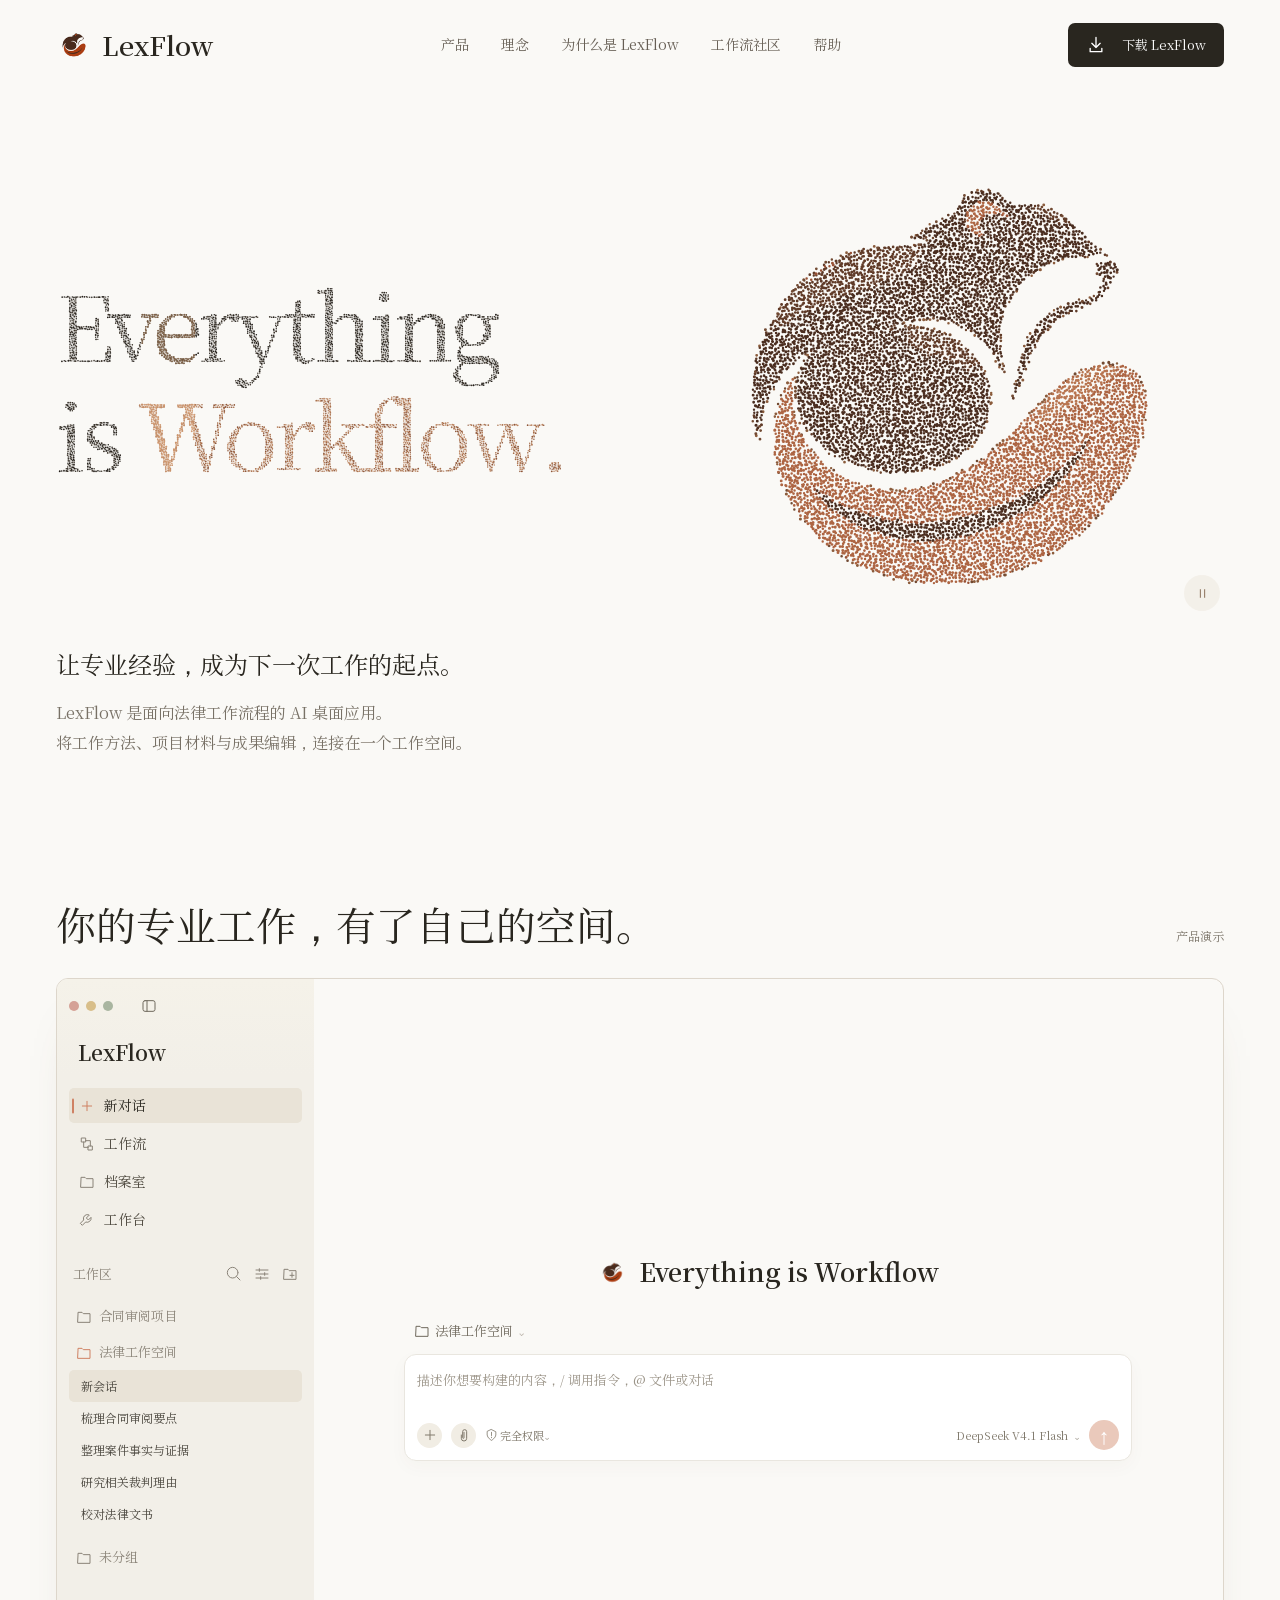
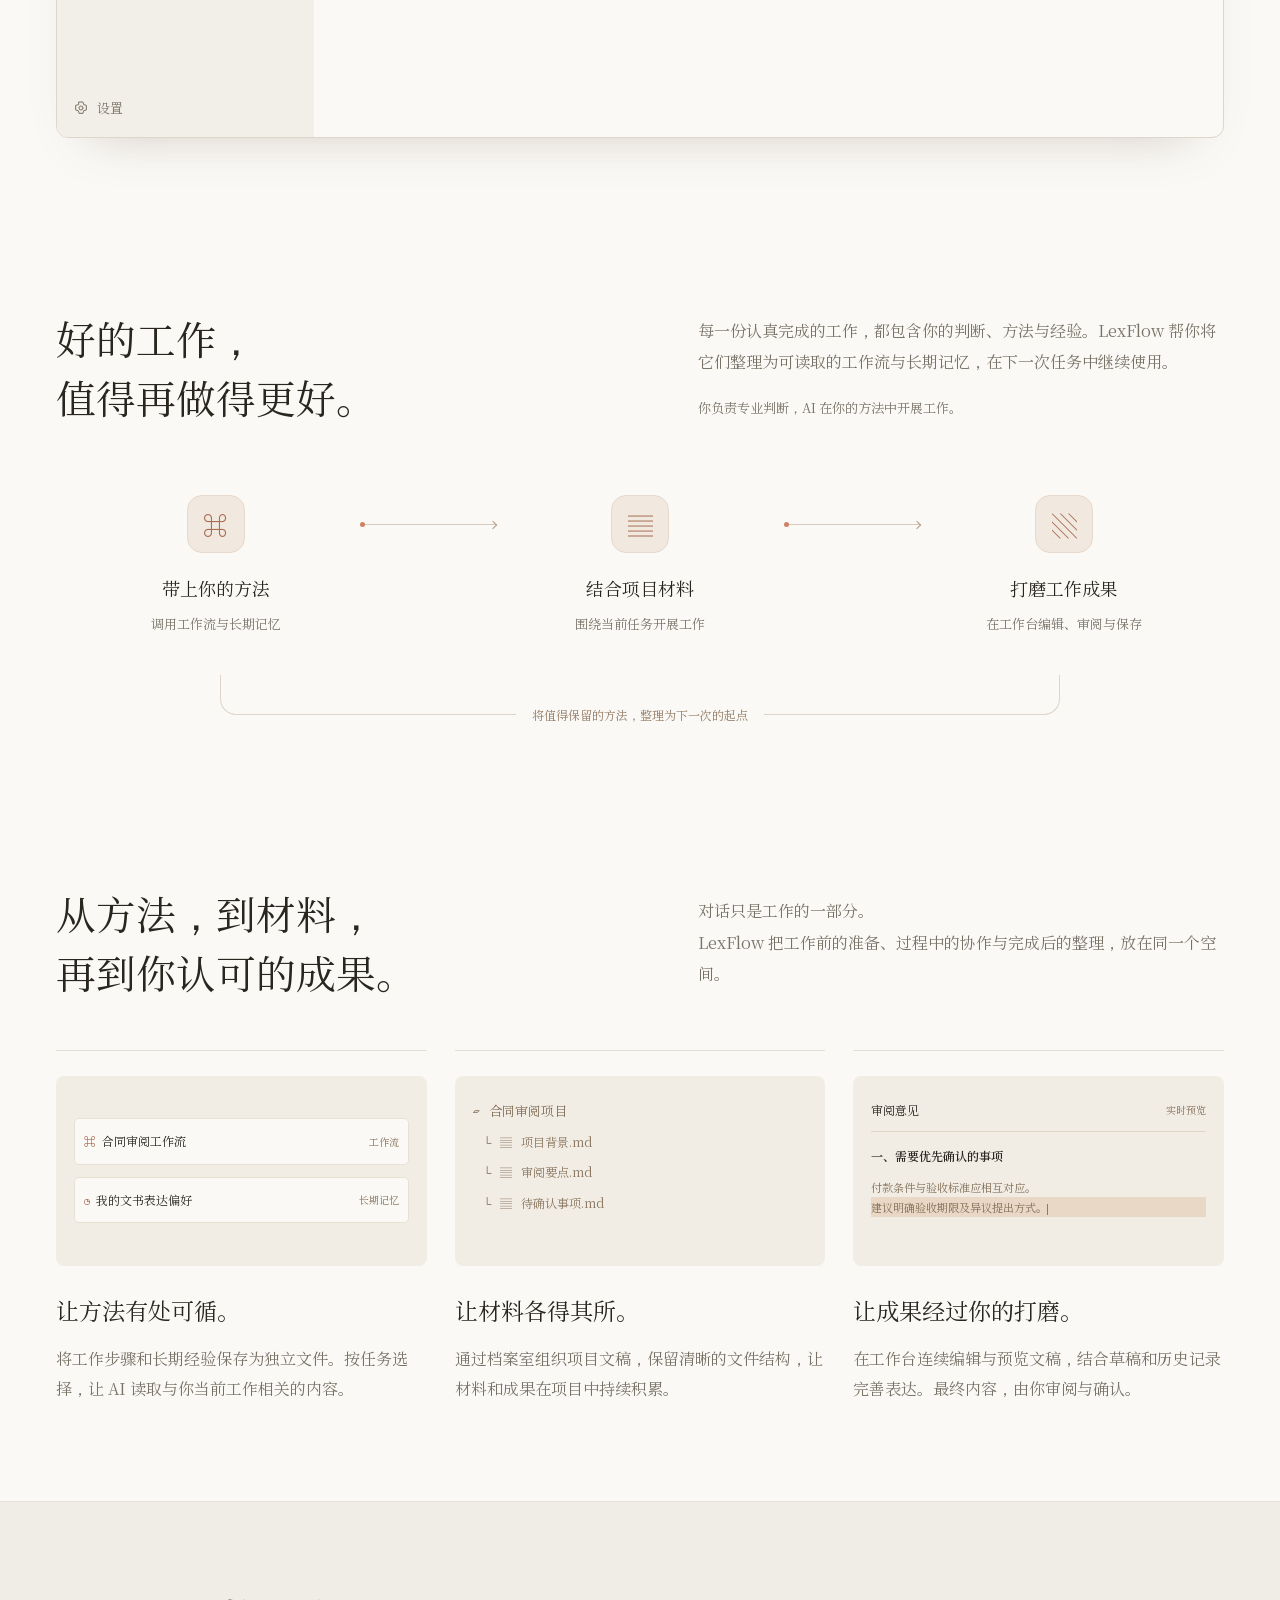
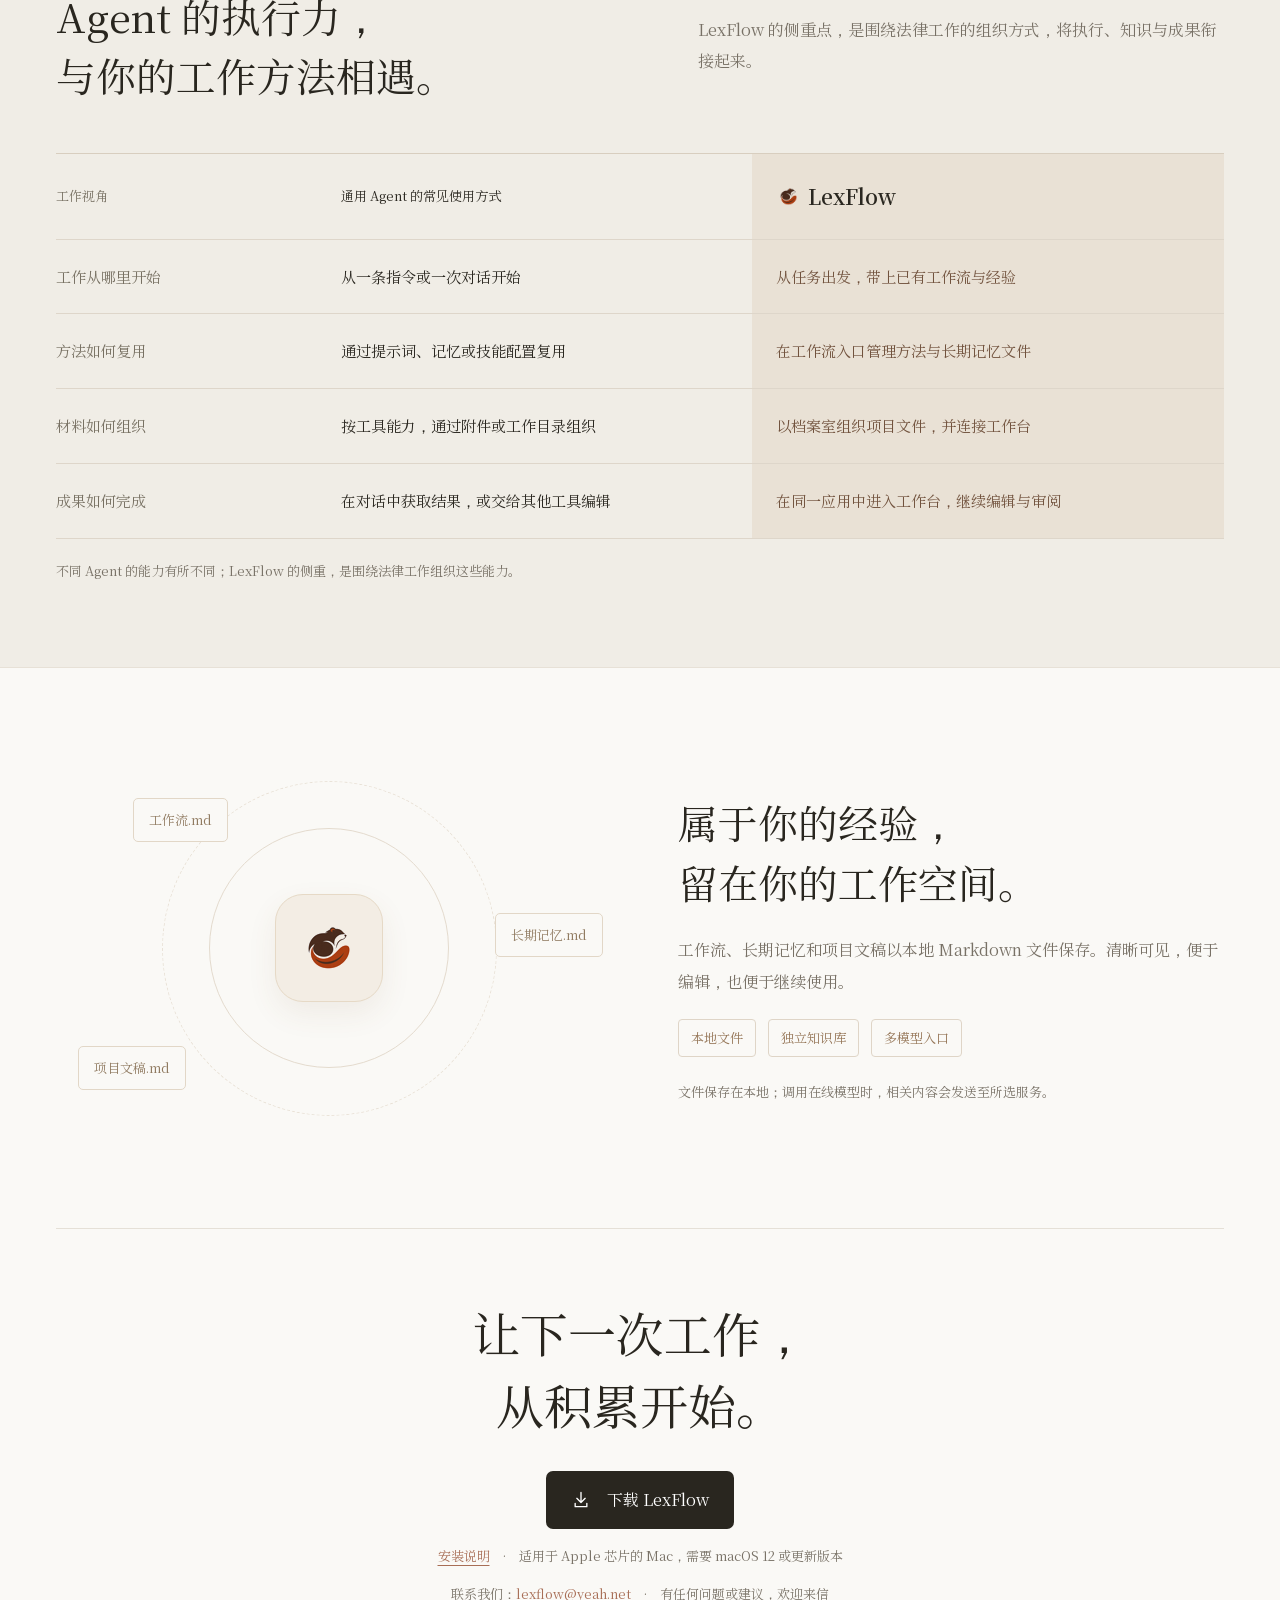
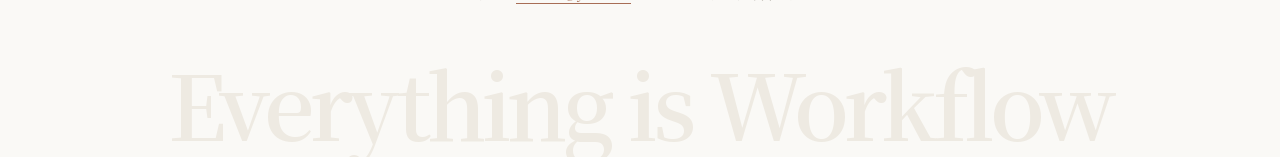
==== index.html @ 772cfa14 "Bust the CJK font cache with a versioned URL The rebuilt subset shipped under the same URL as the ol" ====
<!doctype html>
<html lang="zh-CN">
<head>
  <meta charset="UTF-8"><meta name="viewport" content="width=device-width, initial-scale=1">
  <meta name="description" content="LexFlow 是面向法律工作流程的 macOS 桌面应用。把工作方法、长期记忆、项目材料与成果编辑连接在一起，让专业经验持续复用。">
  <meta name="theme-color" content="#faf9f6"><title>LexFlow — Everything is Workflow</title>
  <link rel="icon" type="image/png" href="[data-uri]"><link rel="preload" href="./fonts/LexFlowWebSerif-Regular-latin.woff2" as="font" type="font/woff2" crossorigin><link rel="modulepreload" href="./particles.js?v=20260926q"><link rel="modulepreload" href="./title-particles.js?v=20260926q"><link rel="stylesheet" href="./style.css?v=20260926q">
</head>
<body>
<a class="skip-link" href="#main">跳到正文</a>
<header class="header"><a class="brand" href="#" aria-label="LexFlow 首页"><img src="[data-uri]" alt="" width="36" height="36">LexFlow</a><nav aria-label="主导航"><a href="#workspace">产品</a><a href="#approach">理念</a><a href="#difference">为什么是 LexFlow</a><a href="./community.html">工作流社区</a><a href="./help.html">帮助</a></nav><button class="button button-small" data-download><svg class="icon" viewBox="0 0 24 24" aria-hidden="true"><path d="M12 3v12m-5-5 5 5 5-5M5 16v4h14v-4"/></svg>下载 LexFlow</button></header>
<main id="main">
<section class="hero wrap">
  <div class="hero-stage">
  <h1 aria-label="Everything is Workflow."><span class="headline-word headline-first" aria-hidden="true"><span class="title-ink">Everything</span></span><br><span class="headline-word headline-second" aria-hidden="true"><span class="title-ink">is</span></span> <span class="flow-word headline-word headline-third" aria-hidden="true"><span class="title-ink workflow-text">Workflow</span></span><span class="period headline-word headline-fourth" aria-hidden="true">.</span></h1>
  <div class="particle-scene" id="beaver-scene">
    <img class="particle-fallback" src="[data-uri]" alt="LexFlow 盘腿河狸图标" width="640" height="640" fetchpriority="high">
    <canvas id="beaver-canvas" aria-label="可交互的河狸粒子图案" aria-describedby="particle-help" tabindex="0"></canvas>
    <span class="sr-only" id="particle-help">移动鼠标或触摸可拨动粒子，离开后粒子归位；键盘聚焦后按空格或回车也可体验。</span>
    <button class="motion-toggle" aria-label="暂停首页动效" aria-pressed="false" hidden><svg viewBox="0 0 24 24" aria-hidden="true"><path d="M9 6v12M15 6v12"/></svg></button>
  </div>
  </div>
  <div class="hero-bottom"><div><h2>让专业经验，成为下一次工作的起点。</h2><p>LexFlow 是面向法律工作流程的 AI 桌面应用。<br>将工作方法、项目材料与成果编辑，连接在一个工作空间。</p></div></div>
</section>
<section class="showcase wrap" id="workspace" aria-labelledby="workspace-title">
  <div class="showcase-label"><h2 id="workspace-title">你的专业工作，有了自己的空间。</h2><span>产品演示</span></div>
  <div class="app-window faithful-app">
    <aside class="app-sidebar"><div class="window-controls"><div class="traffic" aria-hidden="true"><i></i><i></i><i></i></div><button class="collapse-sidebar" aria-label="收起演示侧边栏"><svg viewBox="0 0 24 24"><rect x="3" y="4" width="18" height="16" rx="3"/><path d="M9 4v16"/></svg></button></div><div class="app-brand">LexFlow</div><div class="app-nav" role="tablist" aria-label="产品界面演示"><button role="tab" id="tab-conversation" aria-controls="demo-panel" aria-selected="true" data-view="conversation"><span data-icon="plus"></span>新对话</button><button role="tab" id="tab-workflow" aria-controls="demo-panel" aria-selected="false" tabindex="-1" data-view="workflow"><span data-icon="workflow"></span>工作流</button><button role="tab" id="tab-archive" aria-controls="demo-panel" aria-selected="false" tabindex="-1" data-view="archive"><span data-icon="folder"></span>档案室</button><button role="tab" id="tab-workbench" aria-controls="demo-panel" aria-selected="false" tabindex="-1" data-view="workbench"><span data-icon="tool"></span>工作台</button></div><div class="sidebar-caption">工作区 <span class="sidebar-tools"><span data-icon="search"></span><span data-icon="sliders"></span><span data-icon="folderPlus"></span></span></div><div class="sidebar-project"><span data-icon="folder"></span>合同审阅项目</div><div class="sidebar-project active-project"><span data-icon="folder"></span>法律工作空间</div><div class="session-list"><div class="active-session">新会话</div><div>梳理合同审阅要点</div><div>整理案件事实与证据</div><div>研究相关裁判理由</div><div>校对法律文书</div></div><div class="sidebar-project ungrouped"><span data-icon="folder"></span>未分组</div><div class="sidebar-footer"><span data-icon="settings"></span>设置</div></aside>
    <div class="app-content"><button class="expand-sidebar" aria-label="展开演示侧边栏" hidden>☷</button><div id="demo-panel" role="tabpanel" aria-labelledby="tab-conversation" tabindex="0"></div></div>
  </div>
</section>
<section class="approach section wrap" id="approach"><div class="section-heading reveal"><h2>好的工作，<br>值得再做得更好。</h2><div><p>每一份认真完成的工作，都包含你的判断、方法与经验。LexFlow 帮你将它们整理为可读取的工作流与长期记忆，在下一次任务中继续使用。</p><p class="fine-note">你负责专业判断，AI 在你的方法中开展工作。</p></div></div><div class="flow-diagram reveal" aria-label="从工作方法到成果，再沉淀为下一次工作经验"><div class="flow-node"><span class="node-icon">⌘</span><h3>带上你的方法</h3><p>调用工作流与长期记忆</p></div><span class="connector" aria-hidden="true"><i></i></span><div class="flow-node"><span class="node-icon">▤</span><h3>结合项目材料</h3><p>围绕当前任务开展工作</p></div><span class="connector" aria-hidden="true"><i></i></span><div class="flow-node"><span class="node-icon">▧</span><h3>打磨工作成果</h3><p>在工作台编辑、审阅与保存</p></div><div class="return-line"><span>将值得保留的方法，整理为下一次的起点</span></div></div></section>
<section class="capabilities section wrap"><div class="section-heading reveal"><h2>从方法，到材料，<br>再到你认可的成果。</h2><p>对话只是工作的一部分。<br>LexFlow 把工作前的准备、过程中的协作与完成后的整理，放在同一个空间。</p></div><div class="feature-grid"><article class="feature reveal"><div class="mini-method"><div><span>⌘</span> 合同审阅工作流 <small>工作流</small></div><div><span>◷</span> 我的文书表达偏好 <small>长期记忆</small></div></div><h3>让方法有处可循。</h3><p>将工作步骤和长期经验保存为独立文件。按任务选择，让 AI 读取与你当前工作相关的内容。</p></article><article class="feature reveal"><div class="mini-archive"><div>▱ &nbsp; 合同审阅项目</div><div class="file-row">└ &nbsp; ▤ &nbsp; 项目背景.md</div><div class="file-row">└ &nbsp; ▤ &nbsp; 审阅要点.md</div><div class="file-row">└ &nbsp; ▤ &nbsp; 待确认事项.md</div></div><h3>让材料各得其所。</h3><p>通过档案室组织项目文稿，保留清晰的文件结构，让材料和成果在项目中持续积累。</p></article><article class="feature reveal"><div class="mini-editor"><div>审阅意见 <small>实时预览</small></div><strong>一、需要优先确认的事项</strong><span>付款条件与验收标准应相互对应。</span><span class="highlight-text">建议明确验收期限及异议提出方式。<i></i></span></div><h3>让成果经过你的打磨。</h3><p>在工作台连续编辑与预览文稿，结合草稿和历史记录完善表达。最终内容，由你审阅与确认。</p></article></div></section>
<section class="difference" id="difference"><div class="wrap section"><div class="section-heading reveal"><h2>Agent 的执行力，<br>与你的工作方法相遇。</h2><p>LexFlow 的侧重点，是围绕法律工作的组织方式，将执行、知识与成果衔接起来。</p></div><div class="comparison reveal" role="table" aria-label="工作方式对比"><div class="comparison-row comparison-head" role="row"><span role="columnheader">工作视角</span><span role="columnheader">通用 Agent 的常见使用方式</span><span role="columnheader"><img src="[data-uri]" alt="" width="25" height="25">LexFlow</span></div><div class="comparison-row" role="row"><h3 role="rowheader">工作从哪里开始</h3><p role="cell">从一条指令或一次对话开始</p><p role="cell">从任务出发，带上已有工作流与经验</p></div><div class="comparison-row" role="row"><h3 role="rowheader">方法如何复用</h3><p role="cell">通过提示词、记忆或技能配置复用</p><p role="cell">在工作流入口管理方法与长期记忆文件</p></div><div class="comparison-row" role="row"><h3 role="rowheader">材料如何组织</h3><p role="cell">按工具能力，通过附件或工作目录组织</p><p role="cell">以档案室组织项目文件，并连接工作台</p></div><div class="comparison-row" role="row"><h3 role="rowheader">成果如何完成</h3><p role="cell">在对话中获取结果，或交给其他工具编辑</p><p role="cell">在同一应用中进入工作台，继续编辑与审阅</p></div></div><p class="comparison-note reveal">不同 Agent 的能力有所不同；LexFlow 的侧重，是围绕法律工作组织这些能力。</p></div></section>
<section class="local-section section wrap"><div class="local-art reveal" aria-hidden="true"><div class="orbit orbit-one"></div><div class="orbit orbit-two"></div><div class="local-center"><img src="[data-uri]" alt="" width="64" height="64"></div><span class="orbit-label label-one">工作流.md</span><span class="orbit-label label-two">长期记忆.md</span><span class="orbit-label label-three">项目文稿.md</span></div><div class="local-copy reveal"><h2>属于你的经验，<br>留在你的工作空间。</h2><p>工作流、长期记忆和项目文稿以本地 Markdown 文件保存。清晰可见，便于编辑，也便于继续使用。</p><div class="local-points"><span>本地文件</span><span>独立知识库</span><span>多模型入口</span></div><p class="fine-note">文件保存在本地；调用在线模型时，相关内容会发送至所选服务。</p></div></section>
<section class="closing wrap reveal"><h2>让下一次工作，<br>从积累开始。</h2><button class="button" data-download><svg class="icon" viewBox="0 0 24 24" aria-hidden="true"><path d="M12 3v12m-5-5 5 5 5-5M5 16v4h14v-4"/></svg>下载 LexFlow</button><p class="closing-note"><a href="./help.html#install">安装说明</a>　·　适用于 Apple 芯片的 Mac，需要 macOS 12 或更新版本</p><p class="closing-note">联系我们：<a href="mailto:lexflow@yeah.net">lexflow@yeah.net</a>　·　有任何问题或建议，欢迎来信</p><div class="closing-word" aria-hidden="true">Everything is Workflow</div></section>
</main>
<dialog id="download-dialog" aria-labelledby="download-title"><button class="dialog-close" aria-label="关闭">×</button><img src="[data-uri]" alt="" width="64" height="64"><h2 id="download-title">开始使用 LexFlow</h2><p class="dialog-lead">适用于 Apple 芯片的 Mac，需要 macOS 12 或更新版本。<br>下载后按安装说明完成首次打开。</p><div class="dialog-actions"><button class="button dialog-download" data-start-download><svg class="icon" viewBox="0 0 24 24" aria-hidden="true"><path d="M12 3v12m-5-5 5 5 5-5M5 16v4h14v-4"/></svg>下载 LexFlow</button><a class="button dialog-link" href="./help.html#install">查看安装说明</a></div><p class="fine-note dialog-note dialog-availability">macOS · 即将开放</p></dialog>
<dialog id="mobile-dialog" aria-labelledby="mobile-title"><button class="dialog-close" aria-label="关闭">×</button><img src="[data-uri]" alt="" width="64" height="64"><h2 id="mobile-title">请在电脑上打开本页面。</h2><p>LexFlow 是 macOS 桌面应用，需要在 Mac 上安装使用。<br>把下面的网址发到电脑上打开即可下载。</p><button class="button" data-copy-url>复制网址</button><p class="fine-note dialog-note">安装说明与下载入口都在这一个页面上。</p></dialog>
<script src="./app.js?v=20260926q"></script>
<script src="./particles.js?v=20260926q" type="module"></script>
<script src="./title-particles.js?v=20260926q" type="module"></script>
</body></html>
---- style.css ----
/* 字体按字符范围拆分：标题等拉丁文字只需下载约 25 KB 的小字体，
   中文部分单独下载，浏览器按 unicode-range 自动按需加载。 */
@font-face {
  font-family: 'LexFlow Web Serif'; font-style: normal; font-weight: 400; font-display: swap;
  src: url('./fonts/LexFlowWebSerif-Regular-latin.woff2') format('woff2');
  unicode-range: U+0000-2FFF, U+3008-300F, U+3010-3011, U+3014-301B, U+FF01-FF5E, U+FFE0-FFE5;
}
@font-face {
  font-family: 'LexFlow Web Serif'; font-style: normal; font-weight: 400; font-display: swap;
  src: url('./fonts/LexFlowWebSerif-Regular-cjk.woff2?v=20260926q') format('woff2');
  unicode-range: U+3000-3007, U+3012-3013, U+301C-301F, U+3020-303F, U+3400-4DBF, U+4E00-9FFF, U+FE30-FE4F;
}
@font-face {
  font-family: 'LexFlow Web Serif'; font-style: normal; font-weight: 600; font-display: swap;
  src: url('./fonts/LexFlowWebSerif-SemiBold-latin.woff2') format('woff2');
  unicode-range: U+0000-2FFF, U+3008-300F, U+3010-3011, U+3014-301B, U+FF01-FF5E, U+FFE0-FFE5;
}
@font-face {
  font-family: 'LexFlow Web Serif'; font-style: normal; font-weight: 600; font-display: swap;
  src: url('./fonts/LexFlowWebSerif-SemiBold-cjk.woff2?v=20260926q') format('woff2');
  unicode-range: U+3000-3007, U+3012-3013, U+301C-301F, U+3020-303F, U+3400-4DBF, U+4E00-9FFF, U+FE30-FE4F;
}
:root {
  --paper: #faf9f6; --ink: #29261f; --muted: #787166; --line: #e5e0d7;
  --accent: #a86e56; --terra: #cf8163; --soft: #f1ede4;
  --font: 'LexFlow Web Serif', 'Songti SC', serif;
}
* { box-sizing: border-box; }
html { scroll-behavior: smooth; scroll-padding-top: 32px; -webkit-text-size-adjust: 100%; }
body { margin: 0; background: var(--paper); color: var(--ink); font: 16px/1.7 var(--font); -webkit-font-smoothing: antialiased; }
button, input, textarea, select { font: inherit; }
button { cursor: pointer; border: 0; }
button, a { -webkit-tap-highlight-color: transparent; }
a { color: inherit; text-decoration: none; }
img, svg { vertical-align: middle; }
button:focus-visible, a:focus-visible, [tabindex]:focus-visible { outline: 2px solid var(--accent); outline-offset: 4px; }
[hidden] { display: none !important; }
::selection { background: #ead4c6; }
.wrap { width: calc(100% - 112px); max-width: 1200px; width: min(1200px, calc(100% - 112px)); margin-left: auto; margin-right: auto; }
.icon { width: 20px; height: 20px; fill: none; stroke: currentColor; stroke-width: 1.6; stroke-linecap: round; stroke-linejoin: round; }
.sr-only { position: absolute; width: 1px; height: 1px; padding: 0; margin: -1px; overflow: hidden; clip-path: inset(50%); white-space: nowrap; border: 0; }
.skip-link { position: fixed; top: -80px; left: 20px; z-index: 100; padding: 12px; background: var(--ink); color: white; }
.skip-link:focus { top: 10px; }

/* Page chrome */
.header { max-width: 1440px; min-height: 90px; margin-left: auto; margin-right: auto; padding: 18px 56px; display: flex; align-items: center; justify-content: space-between; gap: 28px; }
.brand { display: inline-flex; align-items: center; gap: 10px; font-size: 26px; font-weight: 600; line-height: 1; white-space: nowrap; }
.brand img { object-fit: contain; flex-shrink: 0; }
.header nav { display: flex; gap: 32px; font-size: 14px; color: #665e54; }
.header nav a { white-space: nowrap; transition: color .2s; }
.header nav a:hover { color: var(--accent); }
.button { display: inline-flex; align-items: center; justify-content: center; gap: 16px; padding: 17px 25px; border-radius: 7px; background: var(--ink); color: white; line-height: 1.5; white-space: nowrap; transition: background .2s, transform .2s; }
.button:hover { background: var(--accent); transform: translateY(-2px); }
.button-small { font-size: 13px; padding: 12px 18px; }

/* The approved beaver is a separate interactive surface, never over the copy. */
.hero { padding-top: 48px; padding-bottom: 68px; }
.hero-stage { display: grid; grid-template-columns: 1.1fr 1fr; gap: 15px; align-items: center; margin: 18px 0 28px; }
.hero h1 { position: relative; font-weight: 400; font-size: 64px; font-size: clamp(64px, 7.2vw, 100px); line-height: 1.18; letter-spacing: -.055em; margin: 0; padding-bottom: 16px; white-space: nowrap; }
.flow-word { color: var(--accent); display: inline-block; position: relative; }
.period { color: var(--accent); }
/* The heading becomes a particle field; the DOM text stays for semantics.
   文字与粒子之间是极短的交叉淡入，只用于就地交接，不构成开场动画。 */
.title-particles { position: absolute; left: 0; right: 0; top: 0; width: 100%; pointer-events: none; opacity: 0; transition: opacity .3s ease; }
.title-particles-ready .title-particles { opacity: 1; }
.title-particles-ready .headline-word,
.title-particles-ready .period { opacity: 0; transition: opacity .3s ease; }
.motion-paused .title-particles { opacity: 1; }
.particle-scene { position: relative; min-width: 0; width: 100%; height: 460px; isolation: isolate; background: var(--paper); overflow: hidden; }
/* 图片里的图形只占画布的 65%，而粒子版占 85%；放大图片让两者尺寸一致，
   河狸粒子初始化较慢时就地替换也不会看起来"缩了一圈"。 */
/* 静态图标与粒子版形状一致，就绪后就地淡入替换，避免纹理突变，也不构成开场动画。 */
.particle-fallback { position: absolute; top: 0; right: 0; bottom: 0; left: 0; width: 100%; height: 100%; object-fit: contain; mix-blend-mode: multiply; transition: opacity .15s; transform: scale(1.3077); }
#beaver-canvas { display: block; width: 100%; height: 100%; position: absolute; top: 0; right: 0; bottom: 0; left: 0; opacity: 0; transition: opacity .4s; touch-action: pan-y; cursor: crosshair; border-radius: 20px; }
.particles-ready #beaver-canvas { opacity: 1; }
.particles-ready .particle-fallback { opacity: 0; pointer-events: none; }
.motion-toggle { position: absolute; bottom: 5px; right: 4px; width: 36px; height: 36px; display: grid; place-items: center; border-radius: 50%; color: #907762; background: #f1ede4b3; transition: background .2s; }
.motion-toggle:hover { background: #e7ded0; }
.motion-toggle svg { width: 17px; height: 17px; fill: none; stroke: currentColor; stroke-width: 1.5; }
.hero-stage { position: relative; }
.hero-bottom { display: flex; align-items: center; justify-content: space-between; gap: 32px; }
.hero-bottom > div { min-width: 0; }
.hero h2 { font-size: 19px; font-size: clamp(19px, 2vw, 24px); font-weight: 400; line-height: 1.65; margin: 0 0 14px; }
.hero p { color: var(--muted); line-height: 1.9; margin: 0; font-size: 16px; }

/* The product demonstration follows the installed application's layout. */
.showcase { padding-top: 68px; padding-bottom: 86px; }
.showcase-label { display: flex; justify-content: space-between; align-items: baseline; gap: 20px; margin-bottom: 24px; }
.showcase-label h2 { font-size: 28px; font-size: clamp(28px, 3.1vw, 42px); font-weight: 400; line-height: 1.5; margin: 0; }
.showcase-label > span { font-size: 12px; color: var(--muted); white-space: nowrap; }
.app-window { display: flex; height: 560px; height: clamp(560px, 62vw, 760px); border: 1px solid #ddd6cb; border-radius: 12px; overflow: hidden; box-shadow: 0 25px 50px -35px #6d51385c; background: var(--paper); position: relative; isolation: isolate; }
.faithful-app svg { width: 16px; height: 16px; fill: none; stroke: currentColor; stroke-width: 1.5; stroke-linecap: round; stroke-linejoin: round; flex-shrink: 0; }
.app-sidebar { background: linear-gradient(#f5f2e9, #f2efe8 96px); width: 22%; min-width: 180px; max-width: 264px; padding: 0 12px 18px; display: flex; flex-direction: column; flex-shrink: 0; overflow: hidden; }
.window-controls { height: 54px; flex-shrink: 0; display: flex; align-items: center; gap: 22px; }
.traffic { display: flex; gap: 7px; }
.traffic i { width: 10px; height: 10px; background: #a9b5a0; border-radius: 50%; }
.traffic i:first-child { background: #d5a196; }
.traffic i:nth-child(2) { background: #d8be89; }
.collapse-sidebar { padding: 0; background: none; color: #6f695d; display: grid; place-items: center; width: 27px; height: 27px; }
.app-brand { font-size: 21px; font-weight: 600; padding: 0 9px; margin: 4px 0 20px; line-height: 1.5; }
.app-nav { display: flex; flex-direction: column; gap: 3px; flex-shrink: 0; }
.app-nav button { background: none; text-align: left; border-radius: 5px; padding: 7px 10px; font-size: 14px; line-height: 1.5; display: flex; align-items: center; gap: 9px; color: #4d483e; position: relative; }
.app-nav button > span { width: 16px; height: 16px; display: flex; color: #8a8378; }
.app-nav button[aria-selected=true] { background: #e9e3d7; color: #29261f; }
.app-nav button[aria-selected=true]::before { content: ''; position: absolute; left: 3px; width: 2px; height: 15px; top: 50%; transform: translateY(-50%); border-radius: 2px; background: var(--terra); }
.app-nav button[aria-selected=true] > span { color: var(--terra); }
.app-nav button:hover { background: #eae3d9; }
.sidebar-caption { display: flex; justify-content: space-between; align-items: center; color: #8a8378; font-size: 13px; margin: 26px 4px 12px; flex-shrink: 0; }
.sidebar-tools { display: flex; align-items: center; gap: 12px; }
.sidebar-tools > span { display: flex; }
.sidebar-project { display: flex; align-items: center; gap: 7px; color: #8a8378; font-size: 13px; padding: 7px; flex-shrink: 0; }
.active-project svg { color: var(--terra); }
.session-list { min-height: 0; overflow: auto; scrollbar-width: thin; scrollbar-color: #d5cdbf transparent; }
.session-list > div { font-size: 12px; padding: 7px 12px; line-height: 1.5; white-space: nowrap; overflow: hidden; text-overflow: ellipsis; color: #49453d; }
.active-session { background: #e9e3d7; border-radius: 5px; }
.ungrouped { margin-block: 9px 16px; }
.sidebar-footer { display: flex; align-items: center; gap: 8px; font-size: 13px; color: #7b7266; margin-top: auto; padding: 14px 4px 0; flex-shrink: 0; }
.sidebar-footer > span { display: flex; }
.app-content { flex: 1; min-width: 0; height: 100%; position: relative; }
#demo-panel { display: flex; width: 100%; height: 100%; overflow: auto; scrollbar-width: thin; scrollbar-color: #d5cdbf transparent; outline-offset: -4px; }
.expand-sidebar { position: absolute; top: 17px; left: 18px; background: none; color: #6f695d; width: 28px; height: 28px; z-index: 2; padding: 0; display: grid; place-items: center; }
.sidebar-collapsed .app-sidebar { display: none; }
.sidebar-collapsed .lf-library { padding-top: 62px; }
.sidebar-collapsed .lf-editor { padding-top: 62px; }
.lf-conversation { width: 100%; margin-block: auto; padding: 40px 10%; animation: appear .35s both; }
.lf-conversation h3 { display: flex; align-items: center; justify-content: center; gap: 12px; font-size: 18px; font-size: clamp(18px, 2vw, 27px); line-height: 1.4; font-weight: 600; white-space: nowrap; margin: 0 0 30px; }
.lf-conversation h3 img { width: 29px; height: 29px; }
.lf-project { display: flex; align-items: center; gap: 5px; font-size: 13px; margin: 0 10px 12px; color: #6f695d; }
.lf-project > span { color: #a49b8e; }
.lf-composer { background: white; border: 1px solid #e9e6df; border-radius: 12px; box-shadow: 0 6px 18px #55402108; padding: 13px 12px 10px; }
.lf-composer > p { margin: 0; color: #9b9488; font-size: 13px; line-height: 1.8; min-height: 52px; }
.lf-composer-toolbar { display: flex; flex-wrap: wrap; gap: 9px; align-items: center; font-size: 11px; color: #817a6d; }
.lf-circle { width: 25px; height: 25px; background: var(--soft); border-radius: 50%; display: grid; place-items: center; flex-shrink: 0; }
.lf-permission { display: flex; align-items: center; gap: 2px; white-space: nowrap; }
.lf-permission svg { width: 13px; }
.lf-model { margin-left: auto; white-space: nowrap; font-size: 11px; }
.lf-send { width: 30px; height: 30px; flex-shrink: 0; background: #eac9bb; border-radius: 50%; color: white; display: grid; place-items: center; font-size: 22px; line-height: 1; }
.lf-library { width: 100%; min-height: 100%; padding: 24px 5% 20px; display: flex; flex-direction: column; animation: fade .3s both; }
.lf-back { background: none; align-self: flex-start; margin: 0 0 13px -10px; padding: 2px; display: flex; color: var(--ink); }
.lf-back svg { width: 21px; height: 21px; }
.lf-library header { display: flex; flex-wrap: wrap; align-items: center; justify-content: space-between; gap: 12px; }
.lf-library h3 { font-size: 25px; font-weight: 400; margin: 0; line-height: 1.5; }
.lf-library header > span { font-size: 12px; color: #6f695d; }
.lf-library-tools { display: flex; justify-content: space-between; align-items: center; flex-wrap: wrap; gap: 12px; margin: 22px 0; color: #8a8378; }
.lf-library-tools p { font-size: 12px; margin: 0; }
.lf-library-tools > div { display: flex; gap: 17px; }
.lf-library-tools svg { width: 14px; height: 14px; }
.lf-table-head, .lf-file-row { display: grid; grid-template-columns: minmax(0, 1fr) 128px 74px; gap: 12px; align-items: center; text-align: left; }
.lf-table-head { border-bottom: 1px solid #e9e6df; font-size: 11px; color: #8a8378; padding: 0 10px 11px; }
.lf-file-row { width: 100%; min-height: 42px; padding: 10px; background: none; border: 0; color: #49453d; font-size: 13px; }
.lf-file-row > span:first-child { display: flex; gap: 10px; align-items: center; min-width: 0; overflow-wrap: anywhere; }
.lf-file-row > span:not(:first-child) { font-size: 11px; color: #8a8378; }
.lf-file-row svg { width: 14px; height: 14px; color: #8a8378; }
.lf-file-row:hover, .lf-file-row.selected { background: #eee9df; }
.lf-library-footer { margin-top: auto; border-top: 1px solid #e9e6df; padding-top: 17px; display: flex; justify-content: space-between; font-size: 11px; color: #8a8378; }
.lf-empty { width: 100%; margin-block: auto; padding: 48px 20px; text-align: center; color: #8a8378; font-size: 15px; animation: appear .35s both; }
.lf-empty strong { font-size: 16px; font-weight: 400; color: var(--ink); }
.lf-empty p { margin: 22px 0 0; }
.lf-editor { width: 100%; min-height: 100%; padding: 38px 28px 16px; display: flex; flex-direction: column; animation: fade .3s both; }
.lf-editor header { display: flex; align-items: center; gap: 14px; }
.lf-editor h3 { font-size: 22px; font-weight: 600; margin: 0; flex: 1; min-width: 0; overflow-wrap: anywhere; }
.lf-editor header > span { font-size: 12px; white-space: nowrap; }
.lf-editor header button { font-size: 25px; color: #8a8378; background: none; padding: 0 5px; }
.lf-editor-tools { display: flex; flex-wrap: wrap; align-items: center; gap: 15px; padding: 14px 0; border-bottom: 1px solid var(--line); font-size: 12px; color: #8a8378; }
.lf-tools-right { margin-left: auto; }
.lf-editor article { padding: 12px 10px 28px; font-size: 14px; line-height: 1.9; }
.lf-editor h4 { font-size: 18px; font-weight: 600; margin-bottom: 10px; }
.lf-editor blockquote { margin: 20px 0; border-left: 3px solid var(--terra); padding-left: 15px; color: var(--muted); }
.lf-editor footer { margin-top: auto; border-top: 1px solid var(--line); padding-top: 12px; display: flex; justify-content: space-between; font-size: 11px; color: #8a8378; }

/* Narrative sections */
.section { padding-block: 84px; }
.section-heading { display: grid; grid-template-columns: 1.1fr 1fr; align-items: center; gap: 64px; margin-bottom: 48px; }
.section-heading > * { min-width: 0; }
.section-heading h2, .local-copy h2 { font-size: 28px; font-size: clamp(28px, 3.1vw, 42px); font-weight: 400; line-height: 1.5; margin: 0; }
.section-heading p, .local-copy p { font-size: 16px; line-height: 1.95; color: var(--muted); margin: 0; }
.section-heading .fine-note, .fine-note { font-size: 13px; line-height: 1.85; color: var(--muted); margin-top: 18px; }

.flow-diagram { position: relative; display: flex; align-items: flex-start; padding: 20px 16px 80px; }
.flow-node { flex: 1; min-width: 0; text-align: center; }
.node-icon { display: inline-grid; place-items: center; width: 58px; height: 58px; background: #f1e9df; border: 1px solid #e7d9cb; border-radius: 15px; font-size: 25px; color: var(--accent); }
.flow-node h3 { font-size: 18px; font-weight: 400; margin: 20px 0 9px; }
.flow-node p { font-size: 13px; color: var(--muted); margin: 0; }
.connector { width: 12%; height: 1px; background: #d9cabb; position: relative; margin-top: 29px; flex-shrink: 0; }
.connector::after { content: ''; width: 5px; height: 5px; position: absolute; right: 0; top: -2px; border-right: 1px solid #b49b86; border-top: 1px solid #b49b86; transform: rotate(45deg); }
.connector i { position: absolute; top: -2px; width: 5px; height: 5px; background: var(--terra); border-radius: 50%; animation: travel 4s ease-in-out infinite; }
.connector:nth-of-type(2) i { animation-delay: 1s; }
.return-line { position: absolute; bottom: 0; height: 40px; border: 1px solid #ded4c7; border-top: 0; border-radius: 0 0 16px 16px; left: 14%; right: 14%; text-align: center; }
.return-line span { position: relative; top: 25px; padding: 2px 16px; background: var(--paper); font-size: 12px; color: #927962; display: inline-block; max-width: calc(100% - 24px); }
.feature-grid { display: grid; grid-template-columns: repeat(3, minmax(0, 1fr)); gap: 28px; }
.feature { min-width: 0; display: grid; grid-template-rows: 190px auto 1fr; border-top: 1px solid var(--line); padding-top: 25px; }
.feature h3 { font-size: 23px; font-weight: 400; margin: 25px 0 14px; }
.feature > p { font-size: 16px; line-height: 1.9; color: var(--muted); margin: 0; }
.mini-method, .mini-archive, .mini-editor { height: 190px; min-width: 0; background: #f1ede5; border-radius: 8px; padding: 24px 18px; overflow: hidden; }
.mini-method { display: flex; flex-direction: column; justify-content: center; gap: 12px; }
.mini-method > div { padding: 12px 9px; background: var(--paper); border: 1px solid #e8e0d3; border-radius: 5px; font-size: 12px; display: flex; align-items: center; flex-wrap: wrap; gap: 6px; }
.mini-method small { margin-left: auto; font-size: 10px; color: #89755d; white-space: nowrap; }
.mini-method > div > span { color: var(--accent); }
.mini-archive { color: #7f6c54; font-size: 13px; }
.file-row { padding: 10px 0 0 10px; color: #89755d; font-size: 12px; }
.mini-editor > div { display: flex; align-items: center; justify-content: space-between; gap: 8px; font-size: 12px; padding-bottom: 11px; border-bottom: 1px solid #dfd6c8; margin-bottom: 14px; }
.mini-editor small { font-size: 10px; color: #89755d; }
.mini-editor strong { font-size: 12px; display: block; font-weight: 600; margin-bottom: 10px; }
.mini-editor > span { font-size: 11px; display: block; color: #826e56; line-height: 1.85; overflow-wrap: anywhere; }
.highlight-text { background: #e8d8c5; }
.highlight-text i { display: inline-block; width: 1px; height: 11px; background: var(--accent); vertical-align: middle; animation: blink 1.7s infinite; }
.difference { background: #f0ede6; border-block: 1px solid #e7e1d7; margin-top: 12px; }
.comparison { border-top: 1px solid #d8cebf; }
.comparison-row { display: grid; grid-template-columns: .72fr 1.2fr 1.3fr; border-bottom: 1px solid #ded6ca; align-items: stretch; }
.comparison-row > * { min-width: 0; margin: 0; padding: 23px 24px; font-size: 15px; font-weight: 400; line-height: 1.85; overflow-wrap: anywhere; }
.comparison-row > *:first-child { padding-left: 0; color: #777062; }
.comparison-row > *:last-child { background: #e9e1d5; color: #71523d; }
.comparison-head > * { display: flex; align-items: center; gap: 7px; font-size: 13px; }
.comparison-head > *:last-child { font-weight: 600; font-size: 21px; color: var(--ink); }
.comparison-head img { flex-shrink: 0; }
.comparison-note { font-size: 13px; color: var(--muted); line-height: 1.9; margin: 20px 0 0; }
.local-section { display: grid; grid-template-columns: 1fr 1fr; gap: 75px; align-items: center; padding-block: 100px; }
.local-art { height: 360px; min-width: 0; position: relative; display: grid; place-items: center; }
.orbit { position: absolute; border: 1px solid #e4dbce; border-radius: 50%; width: 240px; height: 240px; }
.orbit-two { width: 335px; height: 335px; border-style: dashed; border-color: #e9e2d7; animation: orbit 100s linear infinite; }
.local-center { background: #f3ede4; width: 108px; height: 108px; border-radius: 28px; display: grid; place-items: center; box-shadow: 0 12px 30px #7a553015; border: 1px solid #e6d9c6; }

.orbit-label { position: absolute; border: 1px solid #e2d7c7; background: var(--paper); border-radius: 5px; padding: 10px 15px; font-size: 13px; color: #8f795f; animation: bob 6s ease-in-out infinite; }
.label-one { top: 30px; left: 14%; }.label-two { right: 0; top: 145px; animation-delay: -2s; }.label-three { bottom: 38px; left: 4%; animation-delay: -4s; }
.local-copy { min-width: 0; }
.local-copy h2 { margin-bottom: 23px; }
.local-points { display: flex; flex-wrap: wrap; gap: 12px; margin-top: 22px; }
.local-points span { font-size: 13px; padding: 7px 12px; border: 1px solid #dfd5c7; border-radius: 4px; color: #947455; }
.local-copy .fine-note { font-size: 13px; margin-top: 22px; }
.closing { position: relative; text-align: center; border-top: 1px solid var(--line); padding-top: 68px; overflow: hidden; isolation: isolate; }
.closing h2 { font-size: 32px; font-size: clamp(32px, 4vw, 48px); line-height: 1.5; font-weight: 400; margin: 0 0 30px; }
.closing-word { font-size: 28px; font-size: clamp(28px, 7vw, 100px); font-weight: 600; letter-spacing: -.055em; color: #eeeae2; line-height: 1.2; margin-top: 44px; user-select: none; white-space: nowrap; }

/* Native modal, with focus and Escape handling supplied by the browser. */
dialog { border: 1px solid var(--line); background: var(--paper); border-radius: 16px; padding: 44px; max-width: 480px; max-height: calc(100dvh - 32px); width: calc(100% - 36px); text-align: center; color: var(--ink); box-shadow: 0 40px 100px #20180f30; overflow: auto; }
dialog::backdrop { background: #29261f66; backdrop-filter: blur(7px); }

dialog h2 { font-size: 23px; font-weight: 400; margin-top: 20px; }
dialog p { font-size: 15px; line-height: 1.9; color: var(--muted); }
dialog .button { margin-top: 15px; padding: 12px 22px; font-size: 14px; }
dialog .dialog-link { background: none; color: var(--accent); border: 1px solid #ddc9bc; text-decoration: none; }
dialog .dialog-link:hover { background: #f6efe8; transform: none; }
dialog .dialog-actions { display: flex; justify-content: center; align-items: center; gap: 10px; margin-top: 18px; flex-wrap: wrap; }
dialog .dialog-actions .button { margin-top: 0; }
dialog .dialog-lead { color: var(--muted); line-height: 1.85; margin: 0; }

.dialog-close { position: absolute; top: 12px; right: 15px; background: none; font-size: 28px; color: var(--muted); width: 36px; height: 36px; }
/* 弹窗打开时焦点自动落在关闭按钮上，聚焦轮廓会显示成难看的方框；Esc 与「知道了」按钮仍可关闭。 */
.dialog-close:focus, .dialog-close:focus-visible { outline: none; }
.will-reveal { opacity: 0; transform: translateY(20px); transition: opacity .7s ease, transform .7s ease; }
.will-reveal.is-visible { opacity: 1; transform: none; }
.feature:nth-child(2) { transition-delay: .08s; }.feature:nth-child(3) { transition-delay: .16s; }
@keyframes appear { from { opacity: 0; transform: translateY(12px); } to { opacity: 1; transform: none; } }
@keyframes fade { from { opacity: 0; } to { opacity: 1; } }
@keyframes travel { 0% { left: 0; opacity: 0; } 15%,80% { opacity: 1; } 100% { left: 100%; opacity: 0; } }
@keyframes bob { 50% { transform: translateY(-6px); } }
@keyframes blink { 50% { opacity: 0; } }
@keyframes orbit { to { transform: rotate(360deg); } }

@media (max-width: 1100px) {
  .wrap { width: calc(100% - 64px); }.header { padding-left: 32px; padding-right: 32px; }
  .hero h1 { font-size: 55px; font-size: clamp(55px, 7.1vw, 80px); }.hero-stage { gap: 12px; }
  .particle-scene { height: 385px; }
  .section-heading { gap: 35px; }.feature-grid { gap: 20px; }
  .mini-method, .mini-archive, .mini-editor { padding-left: 14px; padding-right: 14px; }
  .mini-method small { display: none; }
  .lf-conversation { padding-left: 7%; padding-right: 7%; }.lf-conversation h3 { font-size: 22px; }
  .lf-table-head, .lf-file-row { grid-template-columns: minmax(0, 1fr) 100px 65px; gap: 8px; }
  .local-section { gap: 35px; }.local-copy h2 { font-size: 30px; }
  .comparison-row > * { padding-left: 17px; padding-right: 17px; font-size: 14px; }
}
@media (max-width: 800px) {
  .wrap { width: calc(100% - 48px); }.header { min-height: 78px; padding-left: 24px; padding-right: 24px; gap: 20px; }
  .header nav { gap: 17px; font-size: 13px; }.header nav a:nth-child(2) { display: none; }
  .brand { font-size: 24px; }.brand img { width: 32px; height: 32px; }
  .button-small { padding: 11px 14px; gap: 10px; font-size: 12px; }
  .hero { padding-top: 36px; }.hero h1 { font-size: 46px; font-size: clamp(46px, 7.2vw, 62px); }
  .hero-stage { grid-template-columns: 1.1fr 1fr; margin-top: 24px; margin-bottom: 35px; }
  .hero p { font-size: 15px; }
  .hero h2 { font-size: 21px; }.hero-bottom { align-items: flex-start; gap: 24px; }
  .section { padding-block: 60px; }.section-heading { margin-bottom: 35px; gap: 26px; }
  .section-heading h2 { font-size: 28px; }.section-heading p { font-size: 15px; }
  .showcase { padding-block: 32px 60px; }
  .app-sidebar { min-width: 158px; padding-left: 9px; padding-right: 9px; }.app-brand { font-size: 19px; }
  .app-nav button { font-size: 13px; }.sidebar-tools { gap: 6px; }.sidebar-tools svg { width: 13px; }
  .sidebar-project, .sidebar-caption { font-size: 12px; }.session-list > div { font-size: 11px; }
  .lf-conversation h3 { font-size: 19px; gap: 8px; }.lf-conversation h3 img { width: 24px; height: 24px; }
  .lf-model { font-size: 10px; }.lf-composer-toolbar { gap: 7px; }
  .lf-table-head, .lf-file-row { grid-template-columns: minmax(0, 1fr) 90px 62px; gap: 6px; }
  .lf-file-row { font-size: 12px; }.lf-file-row > span:not(:first-child) { font-size: 10px; }
  .lf-library header > span { font-size: 11px; }.lf-library-tools > div { gap: 10px; }
  .feature-grid { grid-template-columns: 1fr; gap: 32px; }
  .feature { grid-template-columns: 1fr 1fr; grid-template-rows: auto 1fr; gap: 0 28px; }
  .mini-method, .mini-archive, .mini-editor { grid-row: 1 / 3; padding-left: 20px; padding-right: 20px; }
  .feature h3 { margin-top: 0; font-size: 22px; }.feature > p { font-size: 15px; }
  .flow-node h3 { font-size: 16px; }.flow-node p { font-size: 12px; }
  .local-section { grid-template-columns: 1fr 1fr; gap: 28px; }.local-art { height: 300px; }
  .orbit { width: 180px; height: 180px; }.orbit-two { width: 260px; height: 260px; }
  .orbit-label { font-size: 11px; padding: 8px; }.local-copy h2 { font-size: 27px; }
  .local-copy p { font-size: 15px; }.local-points { gap: 7px; }.local-points span { padding: 6px 8px; font-size: 12px; }
}
@media (max-width: 620px) {
  .wrap { width: calc(100% - 40px); }.header { justify-content: flex-start; gap: 18px; padding-left: 20px; padding-right: 20px; }.header nav { display: flex; flex: 1 1 auto; flex-wrap: wrap; gap: 11px; row-gap: 7px; justify-content: flex-start; font-size: 12px; }
  .header nav a:nth-child(2) { display: inline; }
  .header .button { display: none; }.brand { font-size: 0; gap: 0; }
  .hero-stage { grid-template-columns: 1fr; gap: 0; margin-bottom: 20px; }
  .hero h1 { font-size: 56px; font-size: clamp(56px, 11vw, 76px); letter-spacing: -.055em; position: relative; z-index: 1; }
  .particle-scene { height: 350px; width: 100%; max-width: 350px; margin-left: auto; margin-right: auto; }
  .hero h2 { font-size: 21px; }.hero-bottom { flex-direction: column; gap: 24px; }
  .showcase-label { gap: 12px; }.showcase-label > span { font-size: 11px; }
  .app-window { height: 520px; flex-direction: column; }
  .app-sidebar, .sidebar-collapsed .app-sidebar { display: flex; width: 100%; min-width: 0; max-width: none; padding: 12px; flex-shrink: 0; }
  .window-controls, .sidebar-caption, .sidebar-project, .session-list, .sidebar-footer { display: none; }
  .app-brand { font-size: 18px; margin: 0 0 10px; padding-left: 5px; }
  .app-nav { flex-direction: row; gap: 4px; }.app-nav button { justify-content: center; flex: 1; min-width: 0; padding: 8px 3px; font-size: 12px; gap: 5px; }
  .app-nav button > span, .app-nav svg { width: 13px; height: 13px; }.app-nav button[aria-selected=true]::before { display: none; }
  .app-content { height: auto; min-height: 0; }.expand-sidebar { display: none !important; }
  .lf-conversation { padding: 32px 17px; }.lf-conversation h3 { font-size: 15px; font-size: clamp(15px, 4.2vw, 21px); gap: 7px; margin-bottom: 25px; }
  .lf-conversation h3 img { width: 23px; height: 23px; }.lf-project { font-size: 12px; margin-left: 5px; }
  .lf-composer { padding: 12px 10px; }.lf-composer > p { font-size: 12px; min-height: 63px; }
  .lf-composer-toolbar { gap: 6px; font-size: 10px; }.lf-circle { width: 22px; height: 22px; }.lf-circle svg { width: 14px; }
  .lf-model { font-size: 9px; }.lf-send { width: 24px; height: 24px; font-size: 19px; }.lf-permission { font-size: 10px; }
  .lf-library, .sidebar-collapsed .lf-library { padding: 16px 16px 14px; }
  .lf-back { margin-left: -4px; margin-bottom: 10px; }.lf-library h3 { font-size: 23px; }
  .lf-library header { gap: 5px; }.lf-library header > span { font-size: 10px; }
  .lf-library-tools { gap: 8px; margin: 18px 0; }.lf-library-tools p { font-size: 11px; }.lf-library-tools svg { width: 13px; }
  .lf-table-head, .lf-file-row { grid-template-columns: minmax(0, 1fr) 64px; gap: 10px; }
  .lf-table-head > span:nth-child(2), .lf-file-row > span:nth-child(2) { display: none; }
  .lf-file-row { padding: 11px 6px; }.lf-file-row > span:first-child { gap: 7px; }
  .lf-editor, .sidebar-collapsed .lf-editor { padding: 20px 17px 14px; }.lf-editor h3 { font-size: 19px; }
  .lf-editor header { gap: 8px; }.lf-editor header > span { font-size: 11px; }.lf-editor-tools { gap: 12px; }
  .lf-editor article { padding-left: 3px; padding-right: 3px; font-size: 13px; }.lf-editor h4 { font-size: 17px; }
  .section { padding-block: 48px; }.section-heading { grid-template-columns: 1fr; gap: 24px; margin-bottom: 32px; }
  .section-heading h2 { font-size: 29px; }.section-heading p { font-size: 15px; }
  .flow-diagram { padding: 18px 0 74px; }.node-icon { width: 44px; height: 44px; border-radius: 11px; font-size: 22px; }
  .flow-node h3 { font-size: 14px; margin-top: 15px; }.flow-node p { font-size: 11px; max-width: 100px; margin-left: auto; margin-right: auto; }
  .connector { width: 5%; margin-top: 22px; }.return-line { left: 12%; right: 12%; }.return-line span { font-size: 11px; padding-left: 8px; padding-right: 8px; max-width: calc(100% - 10px); top: 22px; }
  .feature { display: block; }.feature h3 { margin-top: 24px; font-size: 23px; }.feature > p { font-size: 15px; }
  .mini-method, .mini-archive, .mini-editor { padding: 24px; }.mini-method small { display: block; }
  .comparison-row { grid-template-columns: 1fr 1fr; border-bottom: 0; }
  .comparison-row > :first-child { grid-column: 1 / -1; padding: 20px 0 10px; font-size: 15px; color: var(--ink); }
  .comparison-row > :not(:first-child) { border-bottom: 1px solid #ded6ca; font-size: 13px; padding: 15px 12px; }
  .comparison-head > :first-child { display: none; }.comparison-head > :not(:first-child) { font-size: 12px; }
  .comparison-head > :last-child { font-size: 17px; }.comparison-head img { width: 22px; height: 22px; }
  .comparison-note { font-size: 12px; }.local-section { grid-template-columns: 1fr; gap: 38px; }
  .local-art { height: 300px; max-width: 330px; width: 100%; margin-left: auto; margin-right: auto; }
  .orbit { width: 210px; height: 210px; }.orbit-two { width: 280px; height: 280px; }.orbit-label { font-size: 12px; }
  .local-copy h2 { font-size: 29px; }.local-copy .fine-note { font-size: 12px; }
  .closing { padding-top: 48px; }.closing-word { font-size: 7.6vw; margin-top: 34px; }
  dialog { padding: 38px 25px; } dialog h2 { font-size: 22px; }
}
@media (max-width: 360px) {
  .wrap { width: calc(100% - 32px); }.header { padding-left: 16px; padding-right: 16px; gap: 12px; }
  .brand img { width: 28px; height: 28px; }.button-small { font-size: 11px; padding: 10px 12px; }
  .button-small > span { display: none; }.hero h1 { font-size: 51px; }
  .lf-permission { display: none; }.app-nav button { font-size: 12px; gap: 4px; }.app-nav svg { width: 12px; }
  .orbit-two { width: 252px; height: 252px; }.local-art { height: 282px; }
}
@media (prefers-reduced-motion: reduce) {
  html { scroll-behavior: auto; }
  *, *::before, *::after { animation: none !important; transition: none !important; }
  .will-reveal { opacity: 1; transform: none; }
}

/* Preserve the serif title and layout. 标题不做入场动画，也不做流光循环：
   粒子层已经是最终形态，入场会与之竞争，看起来是"第二次出现"。 */
.headline-word { display: inline-block; }
.title-ink {
  --ink-base: #29261f; --ink-light: #9a7659;
  color: var(--ink-base);
  background: linear-gradient(110deg, var(--ink-base) 12%, var(--ink-base) 30%, var(--ink-light) 46%, var(--ink-base) 64%, var(--ink-base) 90%);
  background-size: 250% 100%;
  -webkit-background-clip: text; background-clip: text; -webkit-text-fill-color: transparent;
}
.workflow-text { --ink-base: #916049; --ink-light: #d19a70; }
@media (prefers-reduced-motion: reduce) {
  .title-ink { background: none; -webkit-text-fill-color: currentColor; color: var(--ink-base); }
}

/* 安装说明页。风格与首页一致，供下载后查阅安装与首次打开步骤。 */
.install { max-width: 760px; margin: 0 auto; padding: 56px 0 40px; }
.install-head h1 { font-size: 40px; font-weight: 400; line-height: 1.35; margin: 0 0 14px; }
.install-head > p { color: var(--muted); font-size: 16px; line-height: 1.85; margin: 0; }
.install-step { border-top: 1px solid var(--line); padding-top: 30px; margin-top: 38px; }
.install-step h2 { display: flex; align-items: center; gap: 12px; font-size: 22px; font-weight: 600; margin: 0 0 15px; }
.step-index { display: inline-grid; place-items: center; width: 28px; height: 28px; flex-shrink: 0; border-radius: 50%; background: var(--soft); color: var(--accent); font-size: 14px; font-weight: 600; }
.install-step p { line-height: 1.9; margin: 0 0 12px; }
.install-step > p, .install-download { margin-left: 40px; }
.install-substeps { margin: 4px 0 16px 40px; padding-left: 0; list-style: none; counter-reset: substep; }
.install-substeps li { position: relative; line-height: 1.9; margin-bottom: 9px; padding-left: 22px; counter-increment: substep; }
.install-substeps li::before { content: counter(substep) "."; position: absolute; left: 0; color: var(--muted); }
.install-substeps .fine-note { display: block; }
.install-download { display: flex; align-items: center; gap: 16px; flex-wrap: wrap; margin: 18px 0 4px; }
.install-download .button { padding: 13px 22px; font-size: 15px; }
.install-download .availability { font-size: 13px; }
.install-step-key { background: var(--soft); border-radius: 14px; padding: 26px 26px 22px; margin-left: 0; margin-right: 0; }
.install-step-key { border-top: 0; }
.install-faq { border-top: 1px solid var(--line); padding-top: 30px; margin-top: 38px; }
.install-faq h2 { font-size: 22px; font-weight: 600; margin: 0 0 16px; }
.install-faq details { border-bottom: 1px solid var(--line); padding: 13px 0; }
.install-faq summary { cursor: pointer; font-size: 15px; }
.install-faq details p { color: var(--muted); line-height: 1.85; margin: 11px 0 0; }
.install-back { margin: 40px 0 0; }
.install-back a { color: var(--accent); }
.closing-note { font-size: 13px; color: var(--muted); margin: 16px 0 0; }
.closing-note a { color: var(--accent); text-decoration: underline; text-underline-offset: 4px; }
.dialog-note { margin-top: 12px; }
[data-copy-url] { margin-top: 17px; }

@media (max-width: 800px) {
  .install { padding-top: 34px; }
  .install-head h1 { font-size: 30px; }
  .install-step h2 { font-size: 19px; }
  .install-step-key { padding: 20px 17px 17px; border-radius: 12px; margin-left: -17px; margin-right: -17px; }
}

/* 工作流社区页。 */
.community-list { border-top: 1px solid var(--line); margin-top: 38px; }
.workflow-card { display: flex; align-items: center; justify-content: space-between; gap: 24px; padding: 24px 0; border-bottom: 1px solid var(--line); }
.workflow-info { min-width: 0; }
.workflow-card h3 { font-size: 19px; font-weight: 600; margin: 0 0 8px; }
.workflow-card p { color: var(--muted); font-size: 15px; line-height: 1.85; margin: 0 0 8px; }
.workflow-meta { font-size: 12px; color: #9a9186; }
.workflow-download { flex-shrink: 0; padding: 11px 20px; font-size: 14px; gap: 10px; }
.workflow-download .icon { width: 17px; height: 17px; }
.community-empty { padding: 48px 0; text-align: center; color: var(--muted); }
.community-fallback { color: var(--muted); }
.community-contribute p a { color: var(--accent); text-decoration: underline; text-underline-offset: 4px; }
@media (max-width: 620px) {
  .workflow-card { flex-direction: column; align-items: flex-start; gap: 14px; padding: 20px 0; }
  .workflow-card h3 { font-size: 17px; }
  .workflow-download { width: 100%; }
}

/* 帮助页与社区页微调：高亮框行宽与正文一致、上下留白，下载按钮左对齐。 */
.install-step-key { margin-top: 22px; margin-bottom: 22px; }
.install-step-key > p { margin-left: 14px; }
.install-step-key .install-substeps { margin-left: 14px; }
.install-step .install-download { margin-left: 40px; justify-content: flex-start; }
.closing-plain { text-align: left; border-top: 1px solid var(--line); padding-top: 44px; padding-bottom: 30px; }
@media (max-width: 800px) {
  .install-step-key { margin-left: 0; margin-right: 0; }
  .install-step-key > p, .install-step-key .install-substeps { margin-left: 23px; }
  .install-step .install-download { margin-left: 40px; }
}

/* 正文中的开源仓库链接与章节跳转链接需显示为可见链接，与站内其他链接一致。 */
a[href^="https://github.com/"], .install a[href^="#"] { color: var(--accent); text-decoration: underline; text-underline-offset: 4px; }
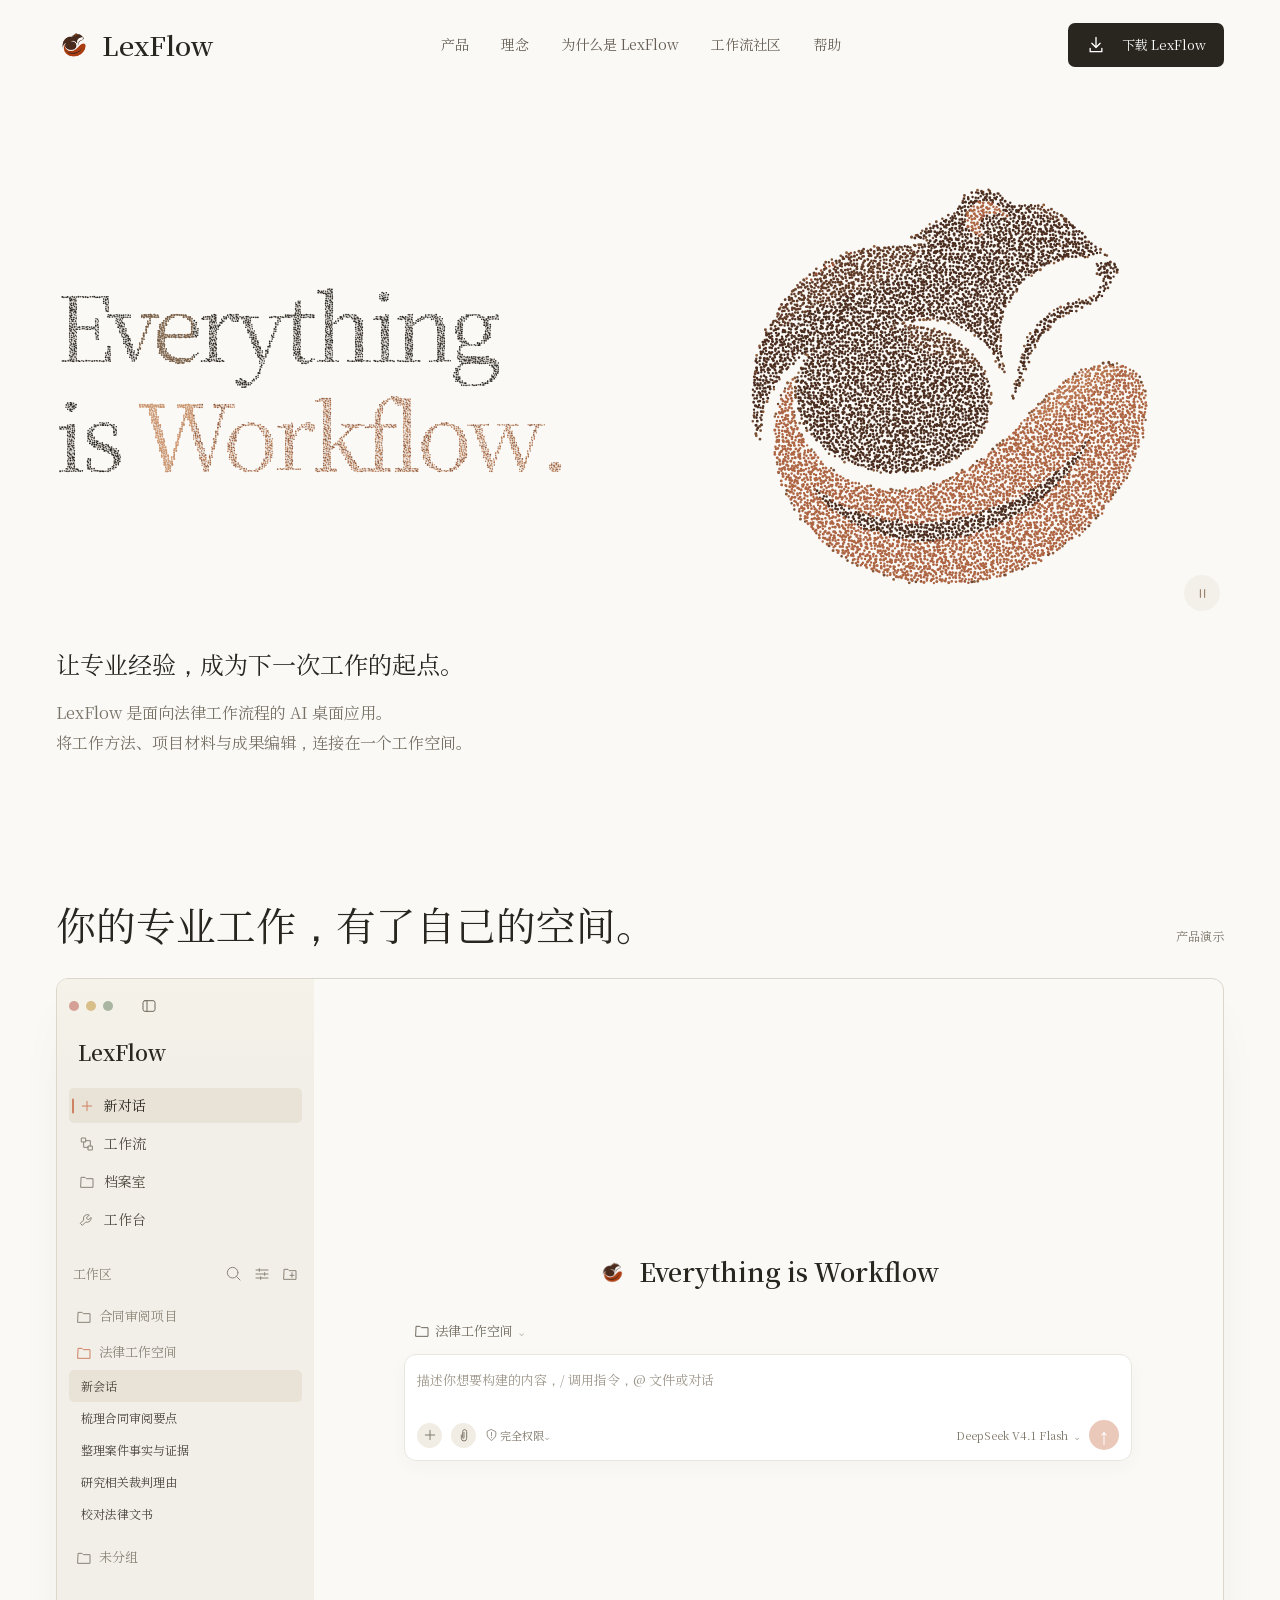
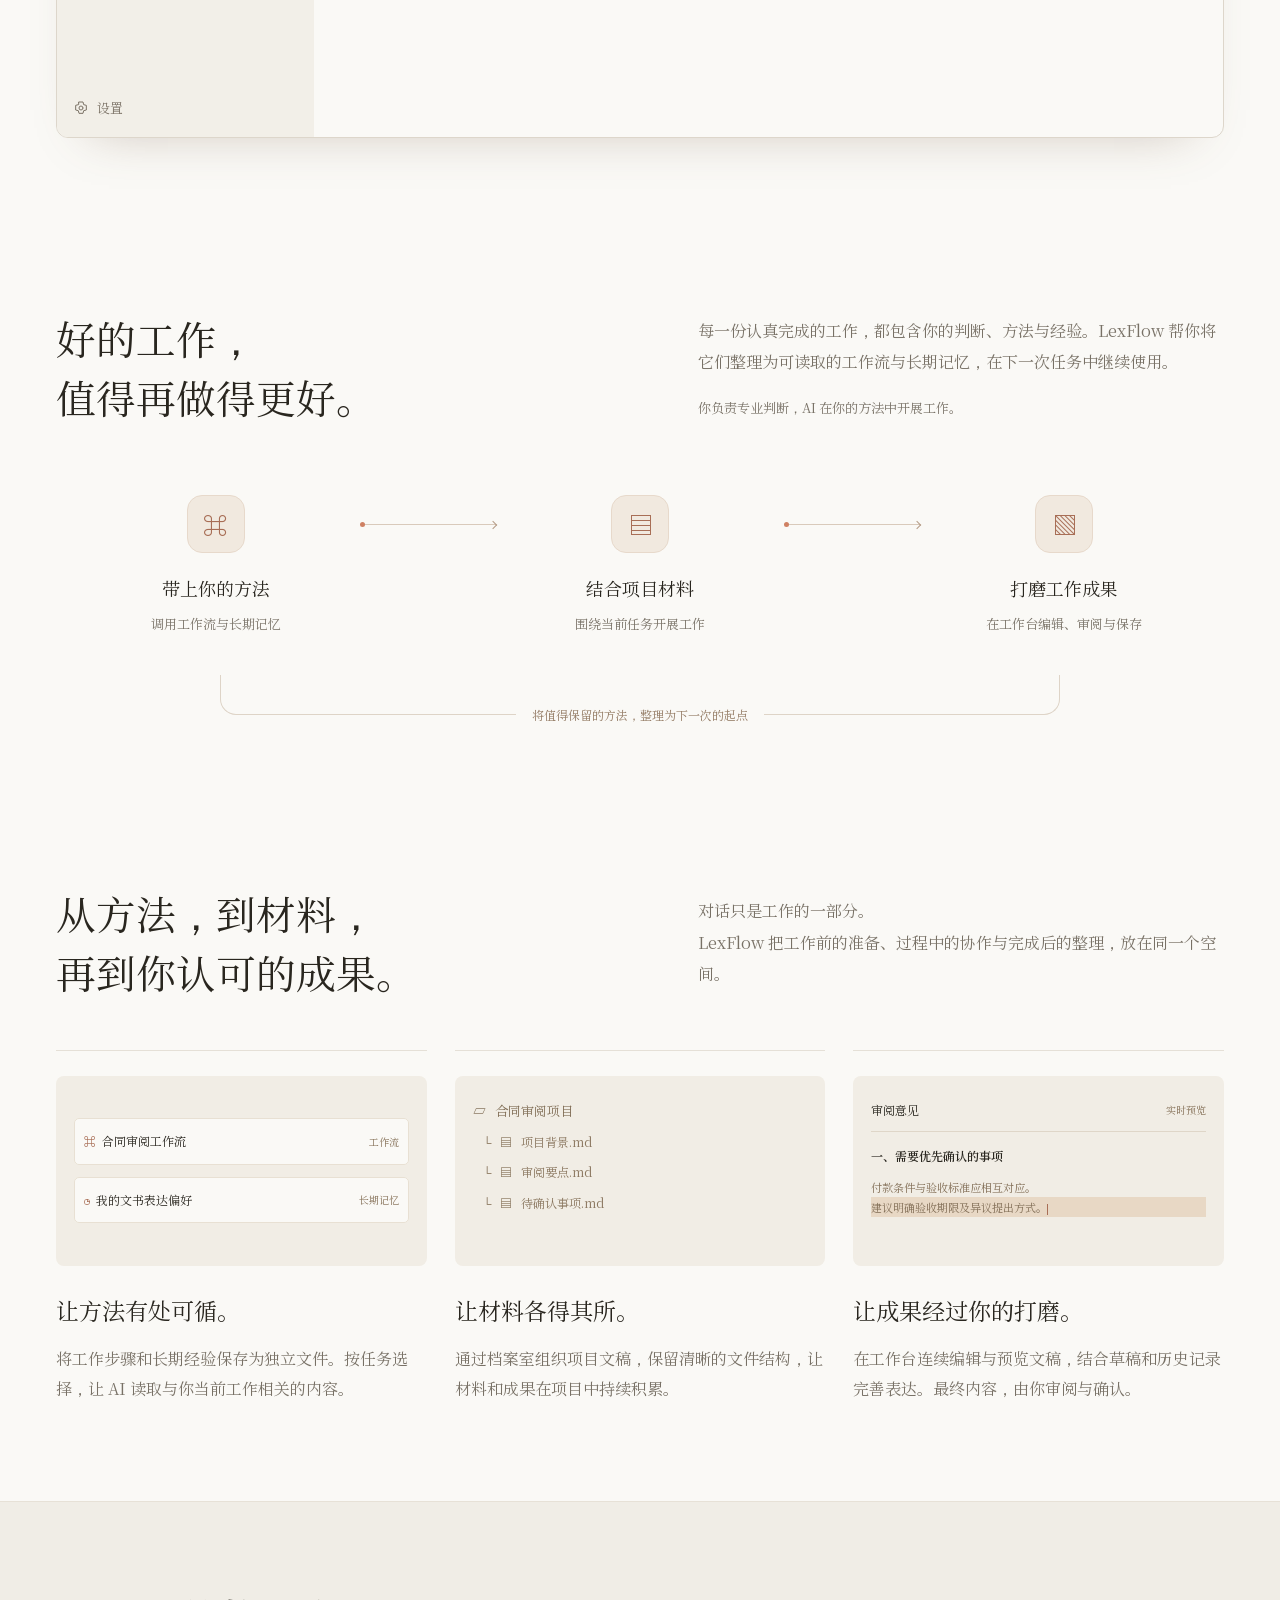
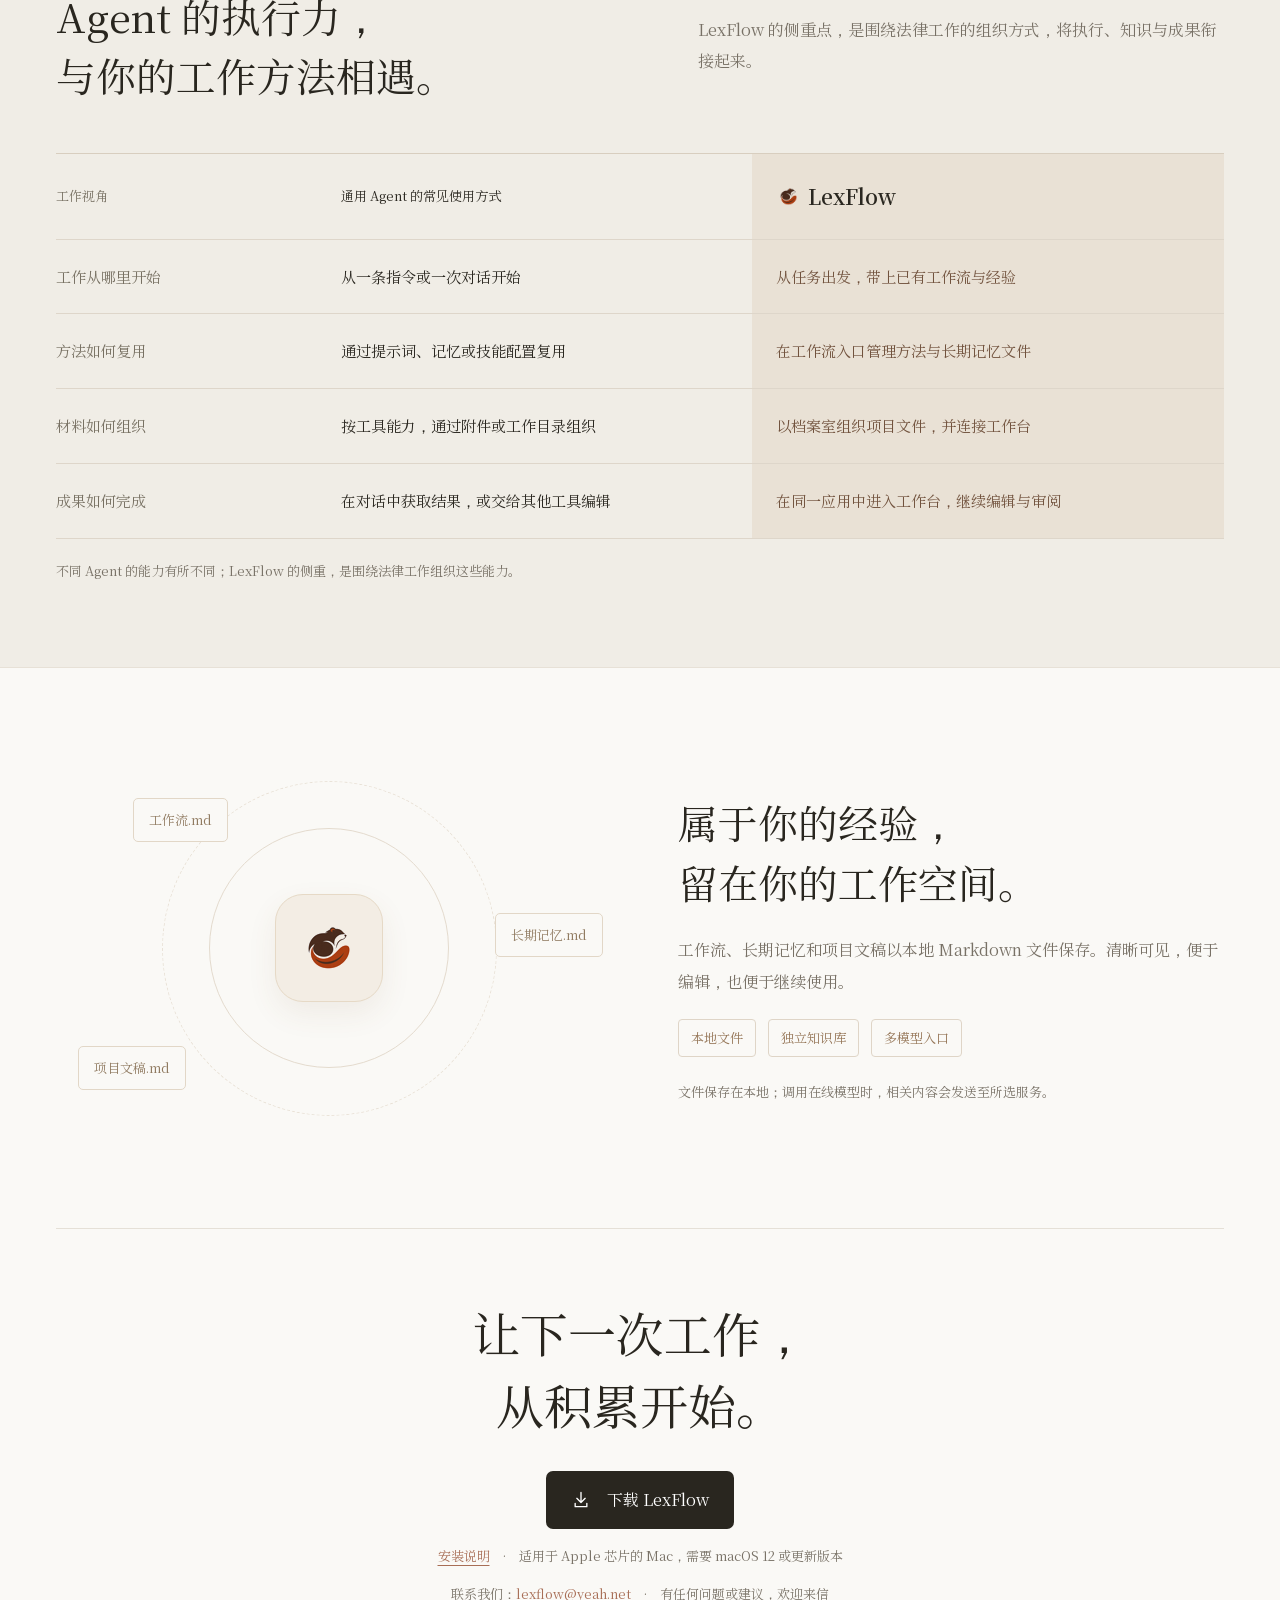
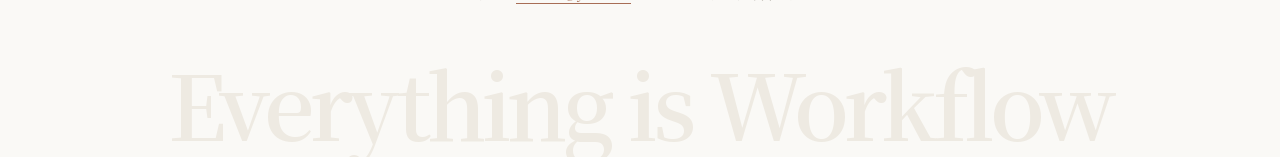
==== commit f3a80953: "Extend the CJK font's unicode-range to the icon symbols The latin face declares U+0000-2FFF, which n" ====
--- a/index.html
+++ b/index.html
@@ -4,7 +4,7 @@
   <meta charset="UTF-8"><meta name="viewport" content="width=device-width, initial-scale=1">
   <meta name="description" content="LexFlow 是面向法律工作流程的 macOS 桌面应用。把工作方法、长期记忆、项目材料与成果编辑连接在一起，让专业经验持续复用。">
   <meta name="theme-color" content="#faf9f6"><title>LexFlow — Everything is Workflow</title>
-  <link rel="icon" type="image/png" href="[data-uri]"><link rel="preload" href="./fonts/LexFlowWebSerif-Regular-latin.woff2" as="font" type="font/woff2" crossorigin><link rel="modulepreload" href="./particles.js?v=20260926q"><link rel="modulepreload" href="./title-particles.js?v=20260926q"><link rel="stylesheet" href="./style.css?v=20260926q">
+  <link rel="icon" type="image/png" href="[data-uri]"><link rel="preload" href="./fonts/LexFlowWebSerif-Regular-latin.woff2" as="font" type="font/woff2" crossorigin><link rel="modulepreload" href="./particles.js?v=20260926r"><link rel="modulepreload" href="./title-particles.js?v=20260926r"><link rel="stylesheet" href="./style.css?v=20260926r">
 </head>
 <body>
 <a class="skip-link" href="#main">跳到正文</a>
@@ -37,7 +37,7 @@
 </main>
 <dialog id="download-dialog" aria-labelledby="download-title"><button class="dialog-close" aria-label="关闭">×</button><img src="[data-uri]" alt="" width="64" height="64"><h2 id="download-title">开始使用 LexFlow</h2><p class="dialog-lead">适用于 Apple 芯片的 Mac，需要 macOS 12 或更新版本。<br>下载后按安装说明完成首次打开。</p><div class="dialog-actions"><button class="button dialog-download" data-start-download><svg class="icon" viewBox="0 0 24 24" aria-hidden="true"><path d="M12 3v12m-5-5 5 5 5-5M5 16v4h14v-4"/></svg>下载 LexFlow</button><a class="button dialog-link" href="./help.html#install">查看安装说明</a></div><p class="fine-note dialog-note dialog-availability">macOS · 即将开放</p></dialog>
 <dialog id="mobile-dialog" aria-labelledby="mobile-title"><button class="dialog-close" aria-label="关闭">×</button><img src="[data-uri]" alt="" width="64" height="64"><h2 id="mobile-title">请在电脑上打开本页面。</h2><p>LexFlow 是 macOS 桌面应用，需要在 Mac 上安装使用。<br>把下面的网址发到电脑上打开即可下载。</p><button class="button" data-copy-url>复制网址</button><p class="fine-note dialog-note">安装说明与下载入口都在这一个页面上。</p></dialog>
-<script src="./app.js?v=20260926q"></script>
-<script src="./particles.js?v=20260926q" type="module"></script>
-<script src="./title-particles.js?v=20260926q" type="module"></script>
+<script src="./app.js?v=20260926r"></script>
+<script src="./particles.js?v=20260926r" type="module"></script>
+<script src="./title-particles.js?v=20260926r" type="module"></script>
 </body></html>
--- a/style.css
+++ b/style.css
@@ -7,8 +7,8 @@
 }
 @font-face {
   font-family: 'LexFlow Web Serif'; font-style: normal; font-weight: 400; font-display: swap;
-  src: url('./fonts/LexFlowWebSerif-Regular-cjk.woff2?v=20260926q') format('woff2');
-  unicode-range: U+3000-3007, U+3012-3013, U+301C-301F, U+3020-303F, U+3400-4DBF, U+4E00-9FFF, U+FE30-FE4F;
+  src: url('./fonts/LexFlowWebSerif-Regular-cjk.woff2?v=20260926r') format('woff2');
+  unicode-range: U+2318, U+25A0-25FF, U+3000-3007, U+3012-3013, U+301C-301F, U+3020-303F, U+3400-4DBF, U+4E00-9FFF, U+FE30-FE4F;
 }
 @font-face {
   font-family: 'LexFlow Web Serif'; font-style: normal; font-weight: 600; font-display: swap;
@@ -17,8 +17,8 @@
 }
 @font-face {
   font-family: 'LexFlow Web Serif'; font-style: normal; font-weight: 600; font-display: swap;
-  src: url('./fonts/LexFlowWebSerif-SemiBold-cjk.woff2?v=20260926q') format('woff2');
-  unicode-range: U+3000-3007, U+3012-3013, U+301C-301F, U+3020-303F, U+3400-4DBF, U+4E00-9FFF, U+FE30-FE4F;
+  src: url('./fonts/LexFlowWebSerif-SemiBold-cjk.woff2?v=20260926r') format('woff2');
+  unicode-range: U+2318, U+25A0-25FF, U+3000-3007, U+3012-3013, U+301C-301F, U+3020-303F, U+3400-4DBF, U+4E00-9FFF, U+FE30-FE4F;
 }
 :root {
   --paper: #faf9f6; --ink: #29261f; --muted: #787166; --line: #e5e0d7;
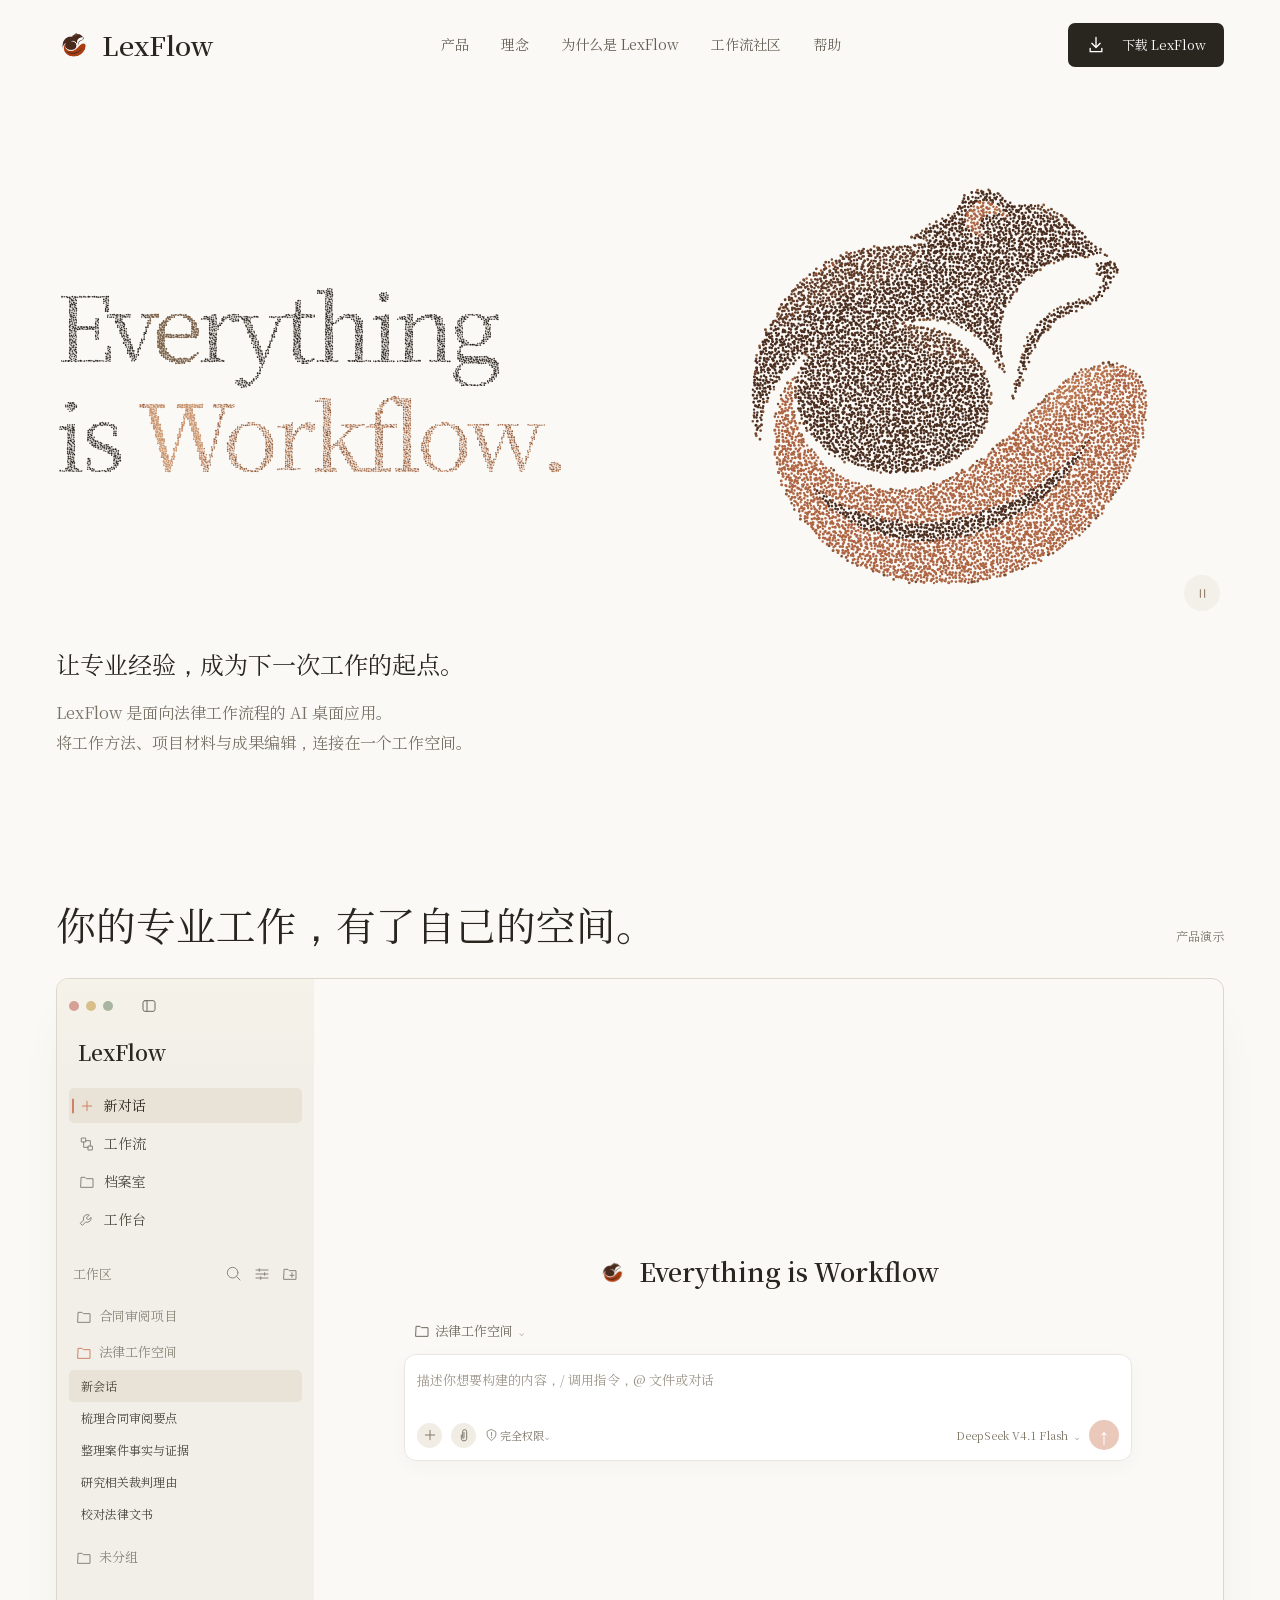
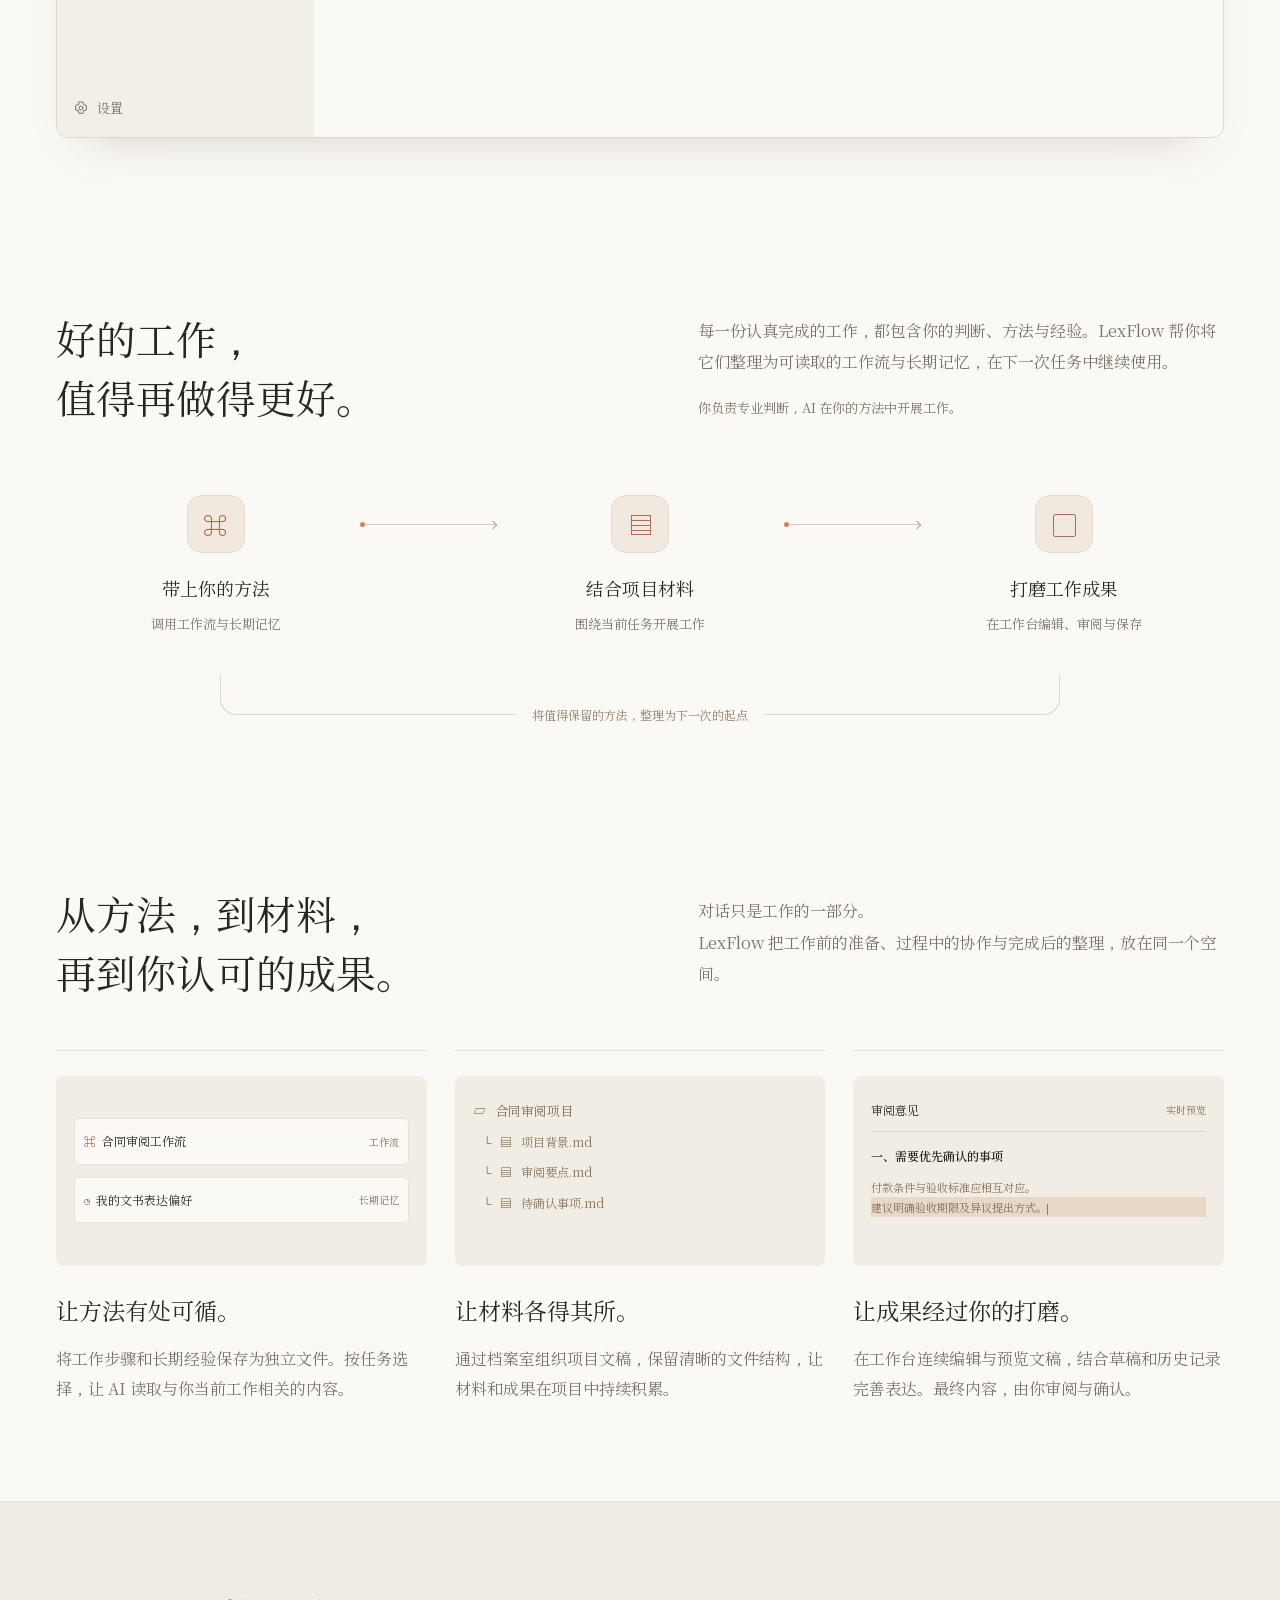
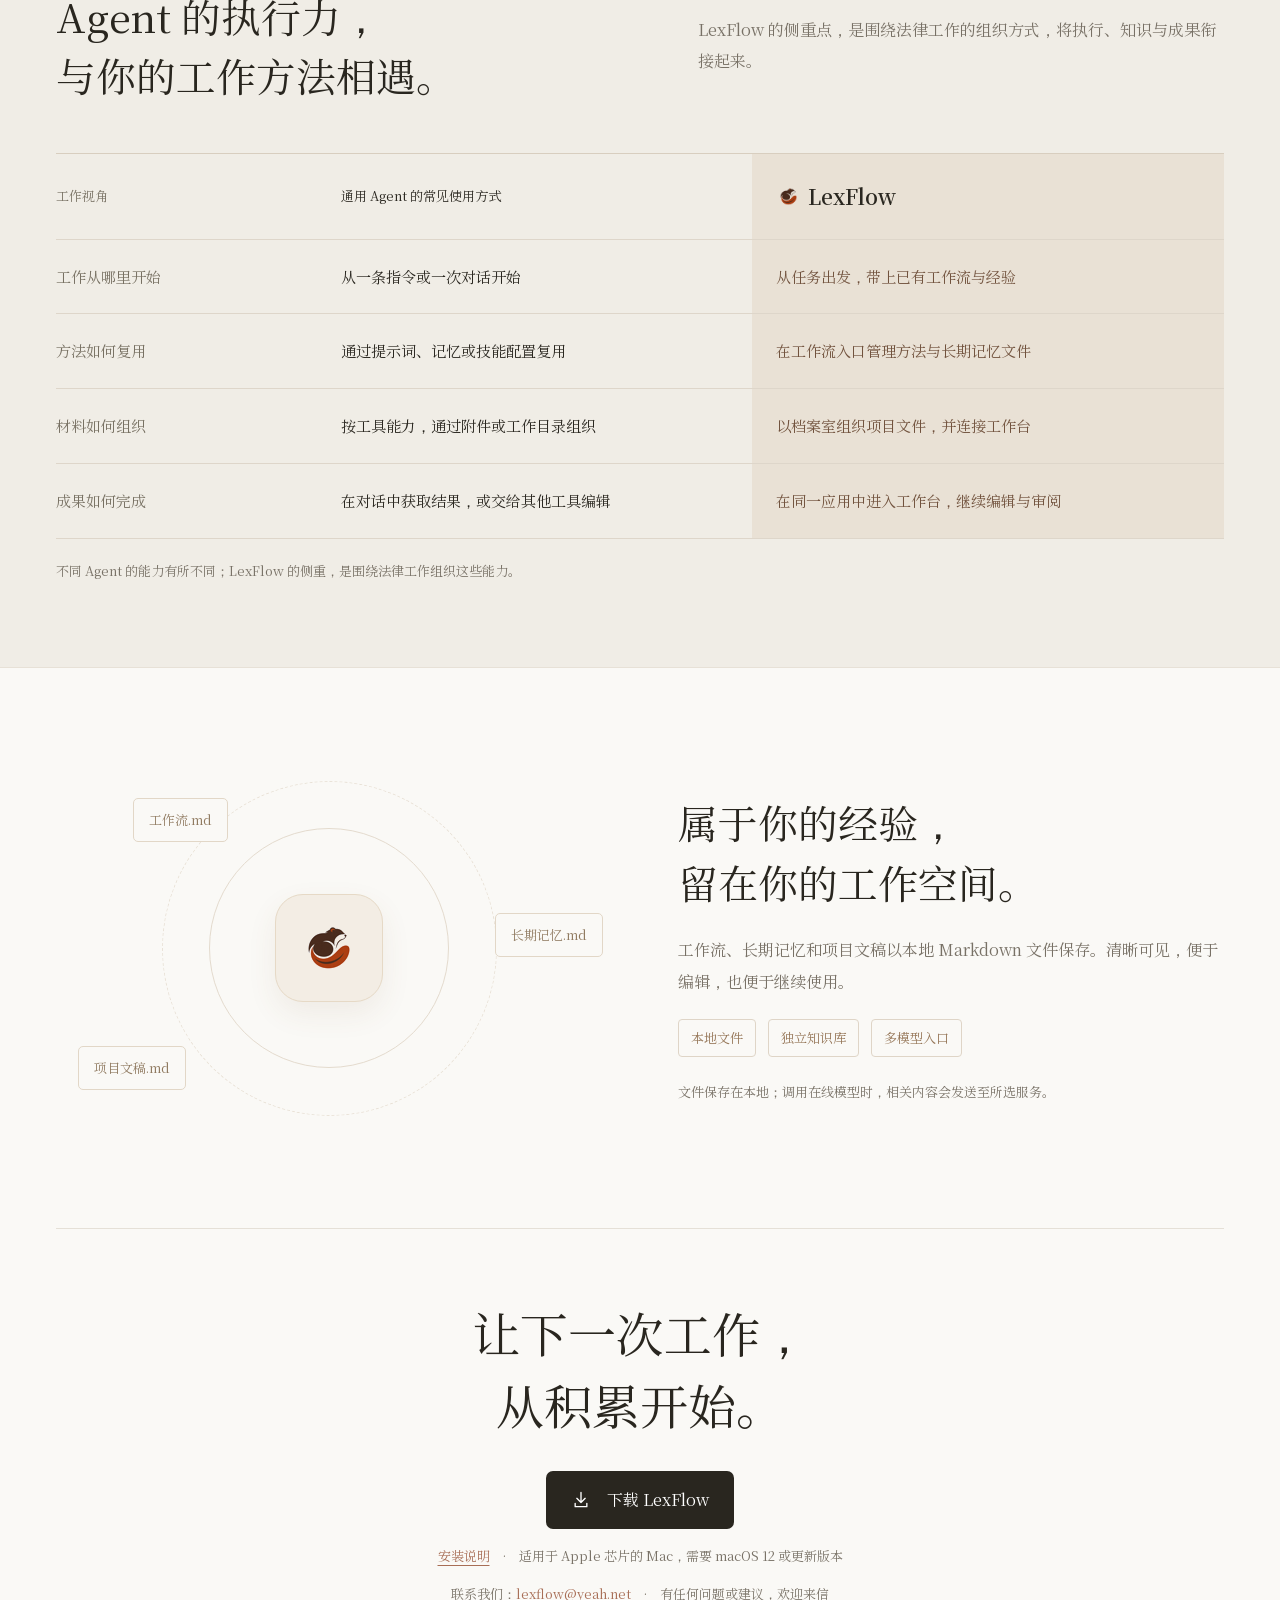
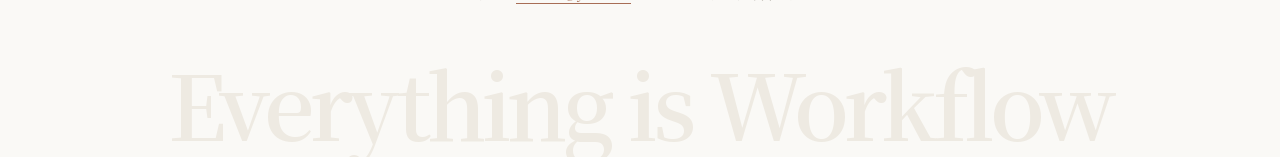
==== commit 9efde846: "Use a file-shaped glyph for the 打磨工作成果 node Swap the hatched square for a page-like outline and add " ====
--- a/index.html
+++ b/index.html
@@ -4,7 +4,7 @@
   <meta charset="UTF-8"><meta name="viewport" content="width=device-width, initial-scale=1">
   <meta name="description" content="LexFlow 是面向法律工作流程的 macOS 桌面应用。把工作方法、长期记忆、项目材料与成果编辑连接在一起，让专业经验持续复用。">
   <meta name="theme-color" content="#faf9f6"><title>LexFlow — Everything is Workflow</title>
-  <link rel="icon" type="image/png" href="[data-uri]"><link rel="preload" href="./fonts/LexFlowWebSerif-Regular-latin.woff2" as="font" type="font/woff2" crossorigin><link rel="modulepreload" href="./particles.js?v=20260926r"><link rel="modulepreload" href="./title-particles.js?v=20260926r"><link rel="stylesheet" href="./style.css?v=20260926r">
+  <link rel="icon" type="image/png" href="[data-uri]"><link rel="preload" href="./fonts/LexFlowWebSerif-Regular-latin.woff2" as="font" type="font/woff2" crossorigin><link rel="modulepreload" href="./particles.js?v=20260926s"><link rel="modulepreload" href="./title-particles.js?v=20260926s"><link rel="stylesheet" href="./style.css?v=20260926s">
 </head>
 <body>
 <a class="skip-link" href="#main">跳到正文</a>
@@ -29,7 +29,7 @@
     <div class="app-content"><button class="expand-sidebar" aria-label="展开演示侧边栏" hidden>☷</button><div id="demo-panel" role="tabpanel" aria-labelledby="tab-conversation" tabindex="0"></div></div>
   </div>
 </section>
-<section class="approach section wrap" id="approach"><div class="section-heading reveal"><h2>好的工作，<br>值得再做得更好。</h2><div><p>每一份认真完成的工作，都包含你的判断、方法与经验。LexFlow 帮你将它们整理为可读取的工作流与长期记忆，在下一次任务中继续使用。</p><p class="fine-note">你负责专业判断，AI 在你的方法中开展工作。</p></div></div><div class="flow-diagram reveal" aria-label="从工作方法到成果，再沉淀为下一次工作经验"><div class="flow-node"><span class="node-icon">⌘</span><h3>带上你的方法</h3><p>调用工作流与长期记忆</p></div><span class="connector" aria-hidden="true"><i></i></span><div class="flow-node"><span class="node-icon">▤</span><h3>结合项目材料</h3><p>围绕当前任务开展工作</p></div><span class="connector" aria-hidden="true"><i></i></span><div class="flow-node"><span class="node-icon">▧</span><h3>打磨工作成果</h3><p>在工作台编辑、审阅与保存</p></div><div class="return-line"><span>将值得保留的方法，整理为下一次的起点</span></div></div></section>
+<section class="approach section wrap" id="approach"><div class="section-heading reveal"><h2>好的工作，<br>值得再做得更好。</h2><div><p>每一份认真完成的工作，都包含你的判断、方法与经验。LexFlow 帮你将它们整理为可读取的工作流与长期记忆，在下一次任务中继续使用。</p><p class="fine-note">你负责专业判断，AI 在你的方法中开展工作。</p></div></div><div class="flow-diagram reveal" aria-label="从工作方法到成果，再沉淀为下一次工作经验"><div class="flow-node"><span class="node-icon">⌘</span><h3>带上你的方法</h3><p>调用工作流与长期记忆</p></div><span class="connector" aria-hidden="true"><i></i></span><div class="flow-node"><span class="node-icon">▤</span><h3>结合项目材料</h3><p>围绕当前任务开展工作</p></div><span class="connector" aria-hidden="true"><i></i></span><div class="flow-node"><span class="node-icon">▢</span><h3>打磨工作成果</h3><p>在工作台编辑、审阅与保存</p></div><div class="return-line"><span>将值得保留的方法，整理为下一次的起点</span></div></div></section>
 <section class="capabilities section wrap"><div class="section-heading reveal"><h2>从方法，到材料，<br>再到你认可的成果。</h2><p>对话只是工作的一部分。<br>LexFlow 把工作前的准备、过程中的协作与完成后的整理，放在同一个空间。</p></div><div class="feature-grid"><article class="feature reveal"><div class="mini-method"><div><span>⌘</span> 合同审阅工作流 <small>工作流</small></div><div><span>◷</span> 我的文书表达偏好 <small>长期记忆</small></div></div><h3>让方法有处可循。</h3><p>将工作步骤和长期经验保存为独立文件。按任务选择，让 AI 读取与你当前工作相关的内容。</p></article><article class="feature reveal"><div class="mini-archive"><div>▱ &nbsp; 合同审阅项目</div><div class="file-row">└ &nbsp; ▤ &nbsp; 项目背景.md</div><div class="file-row">└ &nbsp; ▤ &nbsp; 审阅要点.md</div><div class="file-row">└ &nbsp; ▤ &nbsp; 待确认事项.md</div></div><h3>让材料各得其所。</h3><p>通过档案室组织项目文稿，保留清晰的文件结构，让材料和成果在项目中持续积累。</p></article><article class="feature reveal"><div class="mini-editor"><div>审阅意见 <small>实时预览</small></div><strong>一、需要优先确认的事项</strong><span>付款条件与验收标准应相互对应。</span><span class="highlight-text">建议明确验收期限及异议提出方式。<i></i></span></div><h3>让成果经过你的打磨。</h3><p>在工作台连续编辑与预览文稿，结合草稿和历史记录完善表达。最终内容，由你审阅与确认。</p></article></div></section>
 <section class="difference" id="difference"><div class="wrap section"><div class="section-heading reveal"><h2>Agent 的执行力，<br>与你的工作方法相遇。</h2><p>LexFlow 的侧重点，是围绕法律工作的组织方式，将执行、知识与成果衔接起来。</p></div><div class="comparison reveal" role="table" aria-label="工作方式对比"><div class="comparison-row comparison-head" role="row"><span role="columnheader">工作视角</span><span role="columnheader">通用 Agent 的常见使用方式</span><span role="columnheader"><img src="[data-uri]" alt="" width="25" height="25">LexFlow</span></div><div class="comparison-row" role="row"><h3 role="rowheader">工作从哪里开始</h3><p role="cell">从一条指令或一次对话开始</p><p role="cell">从任务出发，带上已有工作流与经验</p></div><div class="comparison-row" role="row"><h3 role="rowheader">方法如何复用</h3><p role="cell">通过提示词、记忆或技能配置复用</p><p role="cell">在工作流入口管理方法与长期记忆文件</p></div><div class="comparison-row" role="row"><h3 role="rowheader">材料如何组织</h3><p role="cell">按工具能力，通过附件或工作目录组织</p><p role="cell">以档案室组织项目文件，并连接工作台</p></div><div class="comparison-row" role="row"><h3 role="rowheader">成果如何完成</h3><p role="cell">在对话中获取结果，或交给其他工具编辑</p><p role="cell">在同一应用中进入工作台，继续编辑与审阅</p></div></div><p class="comparison-note reveal">不同 Agent 的能力有所不同；LexFlow 的侧重，是围绕法律工作组织这些能力。</p></div></section>
 <section class="local-section section wrap"><div class="local-art reveal" aria-hidden="true"><div class="orbit orbit-one"></div><div class="orbit orbit-two"></div><div class="local-center"><img src="[data-uri]" alt="" width="64" height="64"></div><span class="orbit-label label-one">工作流.md</span><span class="orbit-label label-two">长期记忆.md</span><span class="orbit-label label-three">项目文稿.md</span></div><div class="local-copy reveal"><h2>属于你的经验，<br>留在你的工作空间。</h2><p>工作流、长期记忆和项目文稿以本地 Markdown 文件保存。清晰可见，便于编辑，也便于继续使用。</p><div class="local-points"><span>本地文件</span><span>独立知识库</span><span>多模型入口</span></div><p class="fine-note">文件保存在本地；调用在线模型时，相关内容会发送至所选服务。</p></div></section>
@@ -37,7 +37,7 @@
 </main>
 <dialog id="download-dialog" aria-labelledby="download-title"><button class="dialog-close" aria-label="关闭">×</button><img src="[data-uri]" alt="" width="64" height="64"><h2 id="download-title">开始使用 LexFlow</h2><p class="dialog-lead">适用于 Apple 芯片的 Mac，需要 macOS 12 或更新版本。<br>下载后按安装说明完成首次打开。</p><div class="dialog-actions"><button class="button dialog-download" data-start-download><svg class="icon" viewBox="0 0 24 24" aria-hidden="true"><path d="M12 3v12m-5-5 5 5 5-5M5 16v4h14v-4"/></svg>下载 LexFlow</button><a class="button dialog-link" href="./help.html#install">查看安装说明</a></div><p class="fine-note dialog-note dialog-availability">macOS · 即将开放</p></dialog>
 <dialog id="mobile-dialog" aria-labelledby="mobile-title"><button class="dialog-close" aria-label="关闭">×</button><img src="[data-uri]" alt="" width="64" height="64"><h2 id="mobile-title">请在电脑上打开本页面。</h2><p>LexFlow 是 macOS 桌面应用，需要在 Mac 上安装使用。<br>把下面的网址发到电脑上打开即可下载。</p><button class="button" data-copy-url>复制网址</button><p class="fine-note dialog-note">安装说明与下载入口都在这一个页面上。</p></dialog>
-<script src="./app.js?v=20260926r"></script>
-<script src="./particles.js?v=20260926r" type="module"></script>
-<script src="./title-particles.js?v=20260926r" type="module"></script>
+<script src="./app.js?v=20260926s"></script>
+<script src="./particles.js?v=20260926s" type="module"></script>
+<script src="./title-particles.js?v=20260926s" type="module"></script>
 </body></html>
--- a/style.css
+++ b/style.css
@@ -7,7 +7,7 @@
 }
 @font-face {
   font-family: 'LexFlow Web Serif'; font-style: normal; font-weight: 400; font-display: swap;
-  src: url('./fonts/LexFlowWebSerif-Regular-cjk.woff2?v=20260926r') format('woff2');
+  src: url('./fonts/LexFlowWebSerif-Regular-cjk.woff2?v=20260926s') format('woff2');
   unicode-range: U+2318, U+25A0-25FF, U+3000-3007, U+3012-3013, U+301C-301F, U+3020-303F, U+3400-4DBF, U+4E00-9FFF, U+FE30-FE4F;
 }
 @font-face {
@@ -17,7 +17,7 @@
 }
 @font-face {
   font-family: 'LexFlow Web Serif'; font-style: normal; font-weight: 600; font-display: swap;
-  src: url('./fonts/LexFlowWebSerif-SemiBold-cjk.woff2?v=20260926r') format('woff2');
+  src: url('./fonts/LexFlowWebSerif-SemiBold-cjk.woff2?v=20260926s') format('woff2');
   unicode-range: U+2318, U+25A0-25FF, U+3000-3007, U+3012-3013, U+301C-301F, U+3020-303F, U+3400-4DBF, U+4E00-9FFF, U+FE30-FE4F;
 }
 :root {
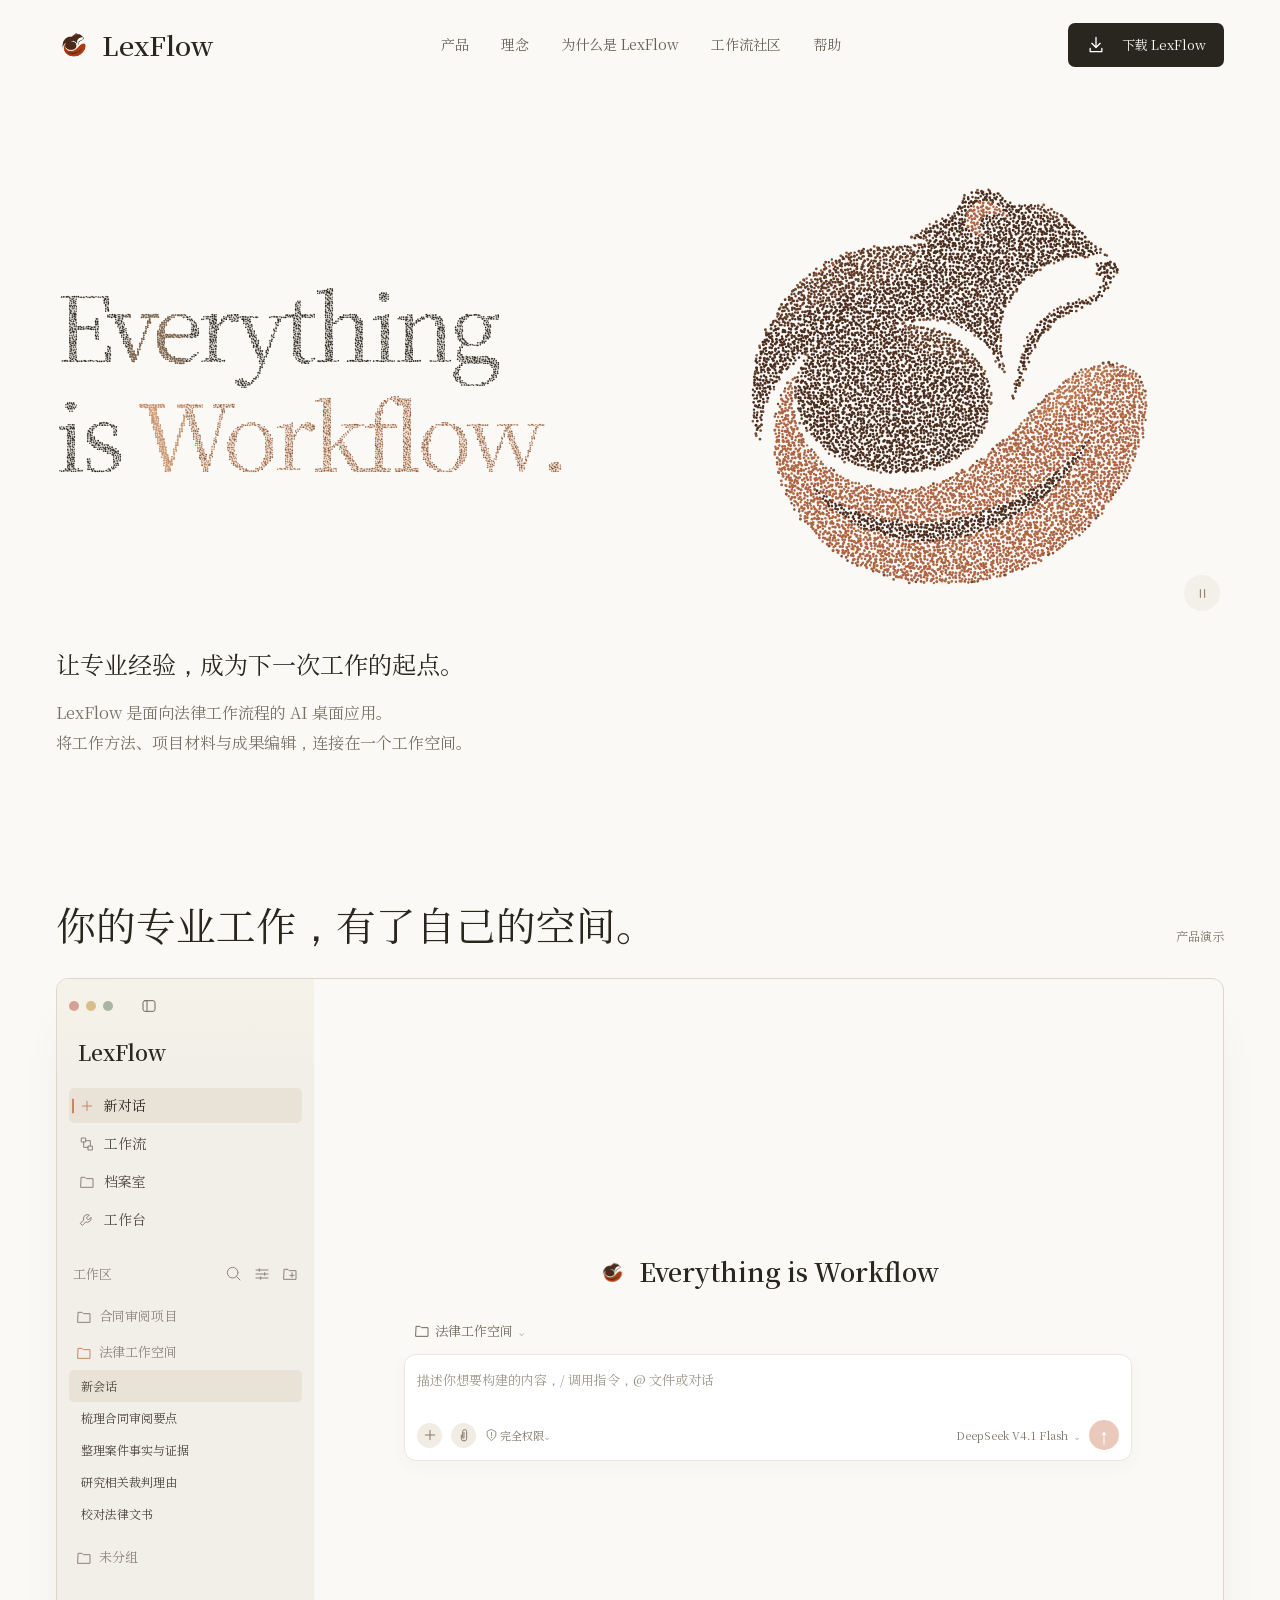
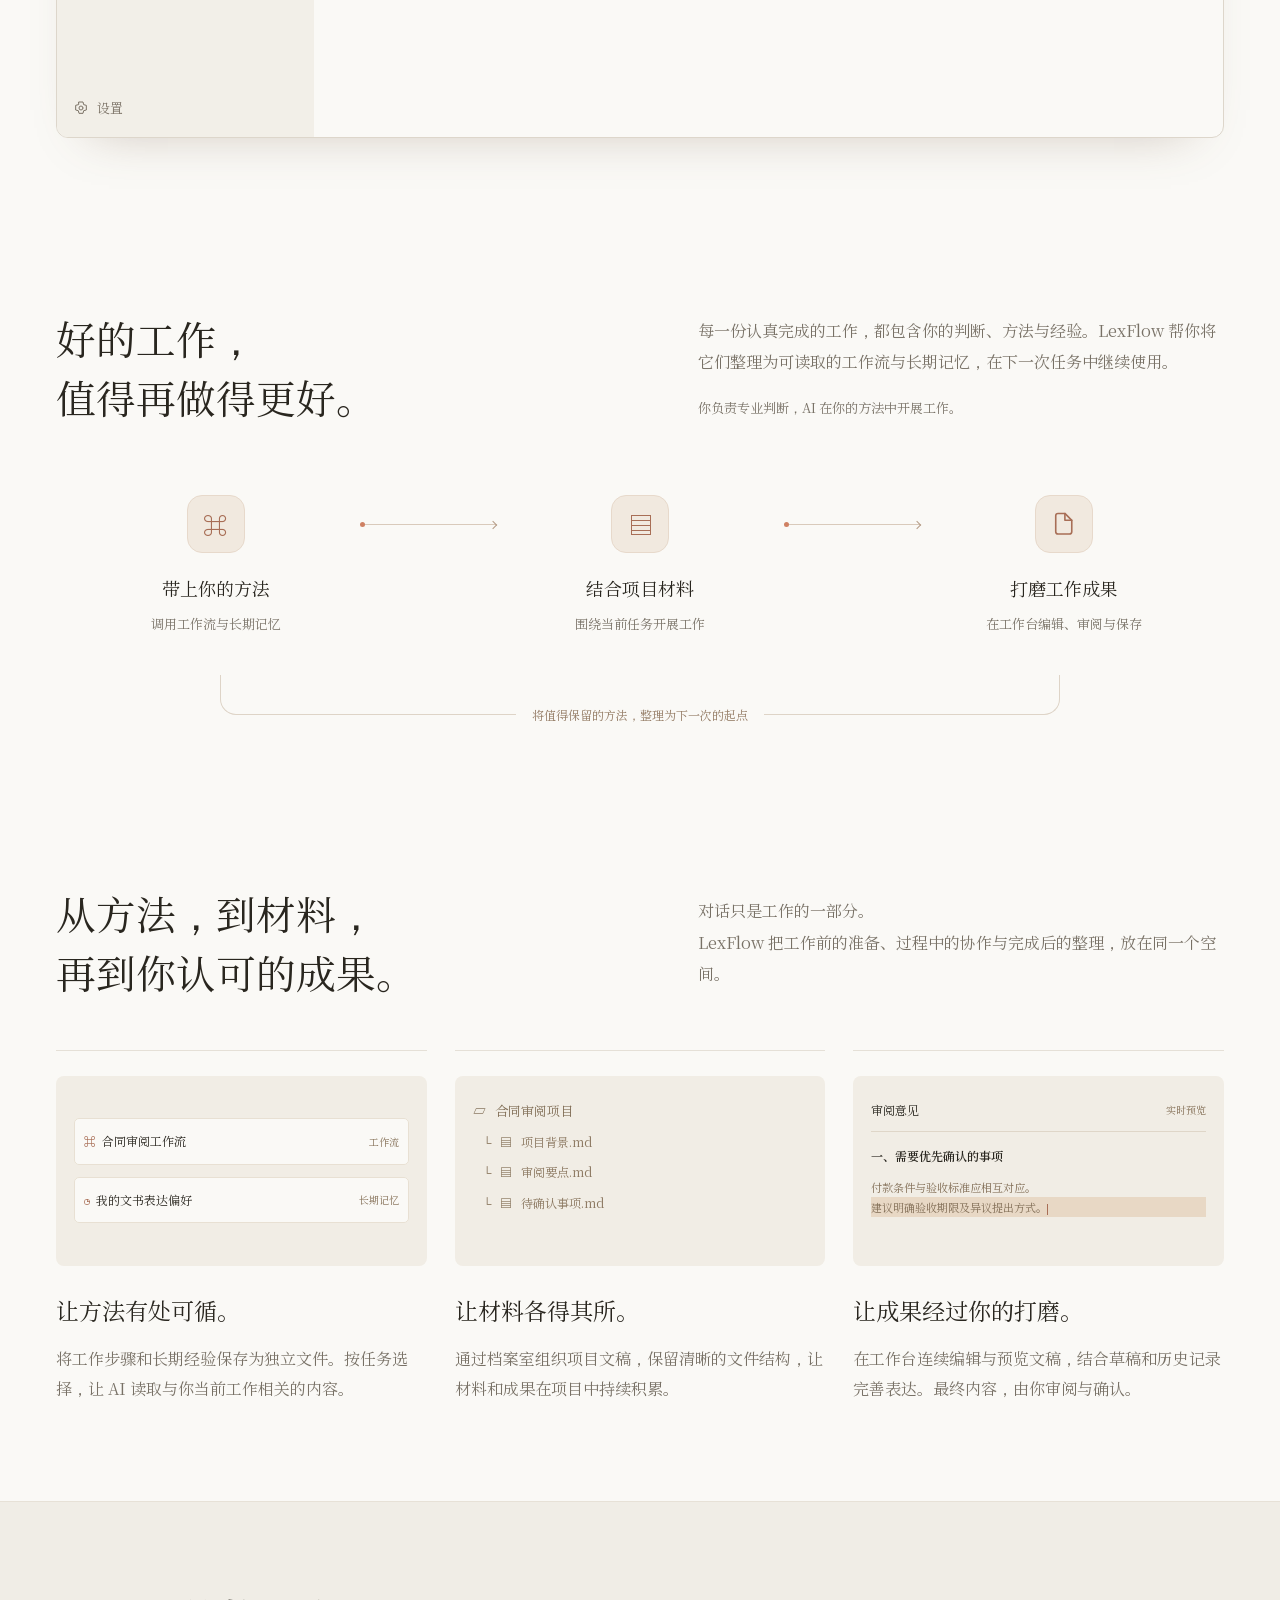
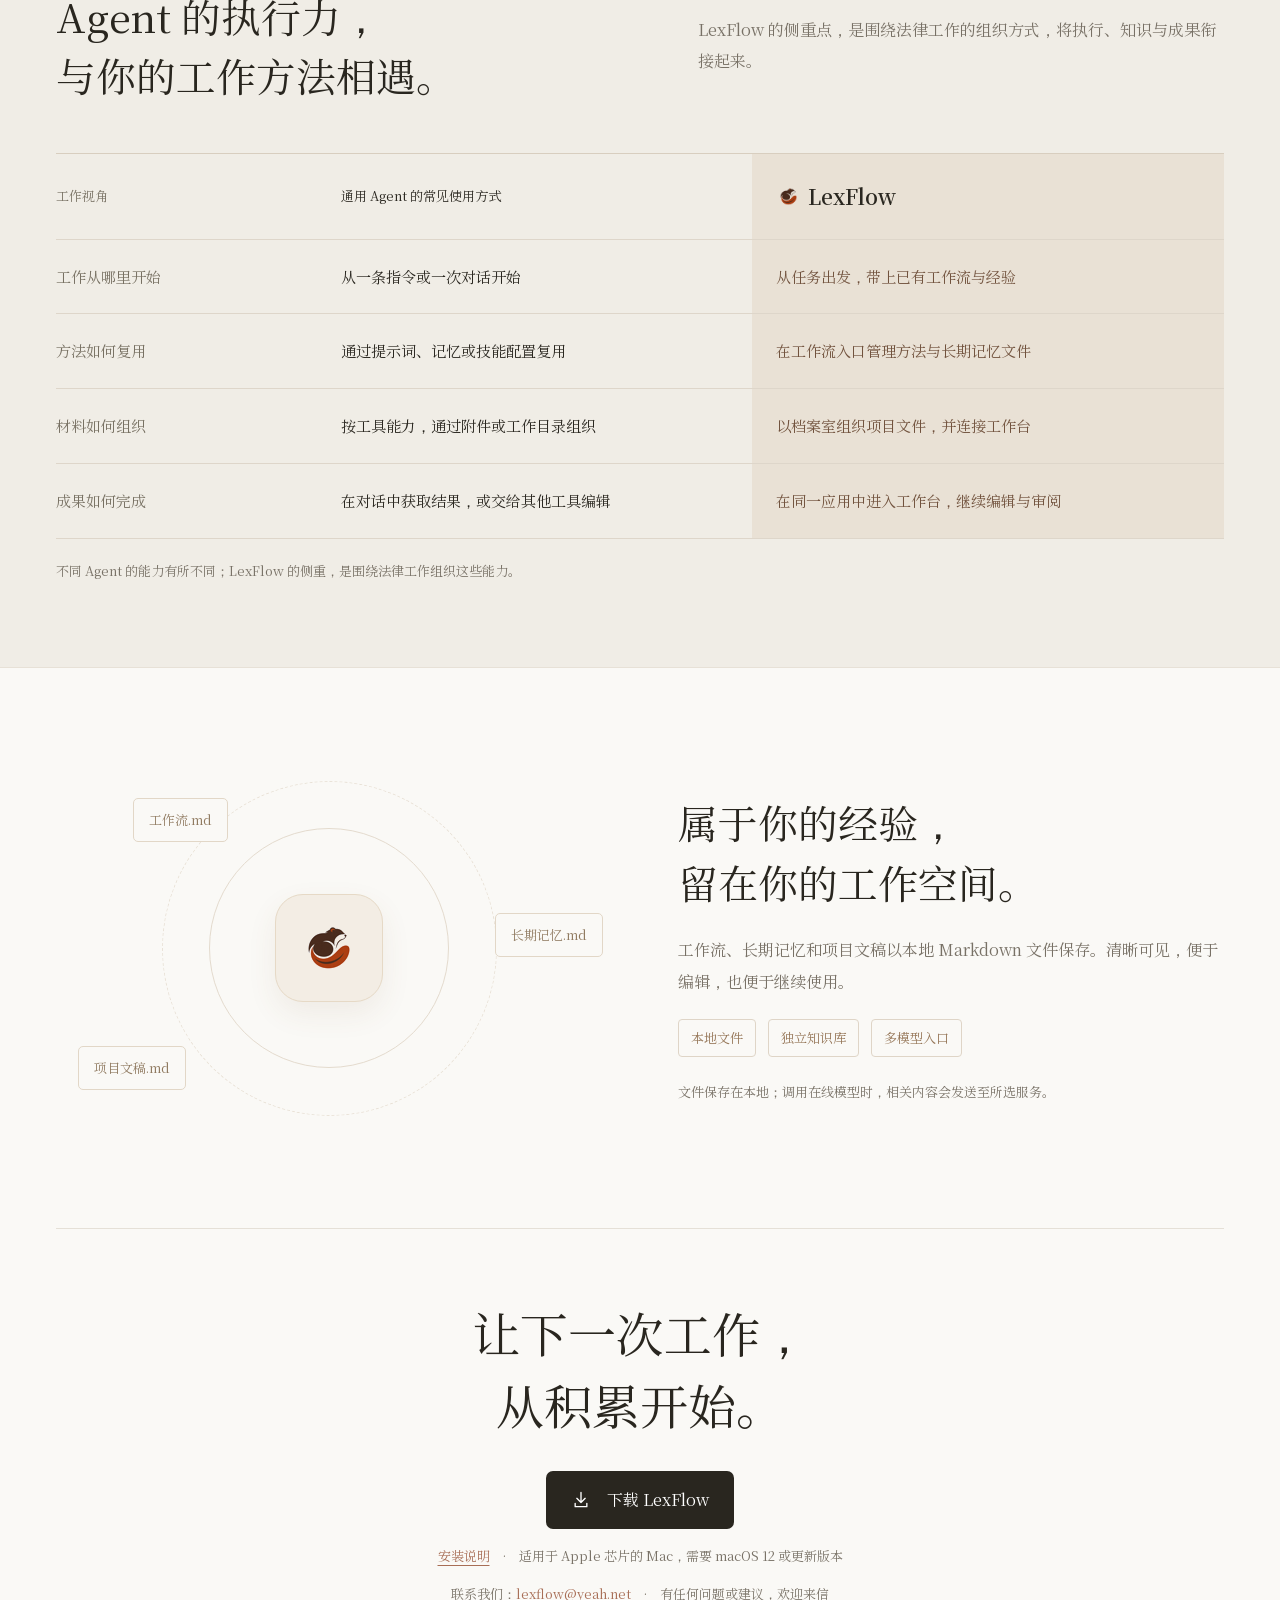
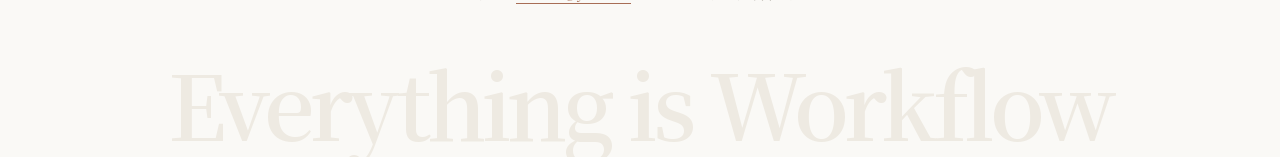
==== commit 3e97a284: "Draw the 打磨工作成果 icon as a page instead of a blank box A hollow square read as an empty checkbox, so " ====
--- a/index.html
+++ b/index.html
@@ -4,7 +4,7 @@
   <meta charset="UTF-8"><meta name="viewport" content="width=device-width, initial-scale=1">
   <meta name="description" content="LexFlow 是面向法律工作流程的 macOS 桌面应用。把工作方法、长期记忆、项目材料与成果编辑连接在一起，让专业经验持续复用。">
   <meta name="theme-color" content="#faf9f6"><title>LexFlow — Everything is Workflow</title>
-  <link rel="icon" type="image/png" href="[data-uri]"><link rel="preload" href="./fonts/LexFlowWebSerif-Regular-latin.woff2" as="font" type="font/woff2" crossorigin><link rel="modulepreload" href="./particles.js?v=20260926s"><link rel="modulepreload" href="./title-particles.js?v=20260926s"><link rel="stylesheet" href="./style.css?v=20260926s">
+  <link rel="icon" type="image/png" href="[data-uri]"><link rel="preload" href="./fonts/LexFlowWebSerif-Regular-latin.woff2" as="font" type="font/woff2" crossorigin><link rel="modulepreload" href="./particles.js?v=20260926t"><link rel="modulepreload" href="./title-particles.js?v=20260926t"><link rel="stylesheet" href="./style.css?v=20260926t">
 </head>
 <body>
 <a class="skip-link" href="#main">跳到正文</a>
@@ -29,7 +29,7 @@
     <div class="app-content"><button class="expand-sidebar" aria-label="展开演示侧边栏" hidden>☷</button><div id="demo-panel" role="tabpanel" aria-labelledby="tab-conversation" tabindex="0"></div></div>
   </div>
 </section>
-<section class="approach section wrap" id="approach"><div class="section-heading reveal"><h2>好的工作，<br>值得再做得更好。</h2><div><p>每一份认真完成的工作，都包含你的判断、方法与经验。LexFlow 帮你将它们整理为可读取的工作流与长期记忆，在下一次任务中继续使用。</p><p class="fine-note">你负责专业判断，AI 在你的方法中开展工作。</p></div></div><div class="flow-diagram reveal" aria-label="从工作方法到成果，再沉淀为下一次工作经验"><div class="flow-node"><span class="node-icon">⌘</span><h3>带上你的方法</h3><p>调用工作流与长期记忆</p></div><span class="connector" aria-hidden="true"><i></i></span><div class="flow-node"><span class="node-icon">▤</span><h3>结合项目材料</h3><p>围绕当前任务开展工作</p></div><span class="connector" aria-hidden="true"><i></i></span><div class="flow-node"><span class="node-icon">▢</span><h3>打磨工作成果</h3><p>在工作台编辑、审阅与保存</p></div><div class="return-line"><span>将值得保留的方法，整理为下一次的起点</span></div></div></section>
+<section class="approach section wrap" id="approach"><div class="section-heading reveal"><h2>好的工作，<br>值得再做得更好。</h2><div><p>每一份认真完成的工作，都包含你的判断、方法与经验。LexFlow 帮你将它们整理为可读取的工作流与长期记忆，在下一次任务中继续使用。</p><p class="fine-note">你负责专业判断，AI 在你的方法中开展工作。</p></div></div><div class="flow-diagram reveal" aria-label="从工作方法到成果，再沉淀为下一次工作经验"><div class="flow-node"><span class="node-icon">⌘</span><h3>带上你的方法</h3><p>调用工作流与长期记忆</p></div><span class="connector" aria-hidden="true"><i></i></span><div class="flow-node"><span class="node-icon">▤</span><h3>结合项目材料</h3><p>围绕当前任务开展工作</p></div><span class="connector" aria-hidden="true"><i></i></span><div class="flow-node"><span class="node-icon"><svg viewBox="0 0 24 24" aria-hidden="true"><path d="M13 3H7a2 2 0 0 0-2 2v14a2 2 0 0 0 2 2h10a2 2 0 0 0 2-2V9z"/><path d="M13 3v6h6"/></svg></span><h3>打磨工作成果</h3><p>在工作台编辑、审阅与保存</p></div><div class="return-line"><span>将值得保留的方法，整理为下一次的起点</span></div></div></section>
 <section class="capabilities section wrap"><div class="section-heading reveal"><h2>从方法，到材料，<br>再到你认可的成果。</h2><p>对话只是工作的一部分。<br>LexFlow 把工作前的准备、过程中的协作与完成后的整理，放在同一个空间。</p></div><div class="feature-grid"><article class="feature reveal"><div class="mini-method"><div><span>⌘</span> 合同审阅工作流 <small>工作流</small></div><div><span>◷</span> 我的文书表达偏好 <small>长期记忆</small></div></div><h3>让方法有处可循。</h3><p>将工作步骤和长期经验保存为独立文件。按任务选择，让 AI 读取与你当前工作相关的内容。</p></article><article class="feature reveal"><div class="mini-archive"><div>▱ &nbsp; 合同审阅项目</div><div class="file-row">└ &nbsp; ▤ &nbsp; 项目背景.md</div><div class="file-row">└ &nbsp; ▤ &nbsp; 审阅要点.md</div><div class="file-row">└ &nbsp; ▤ &nbsp; 待确认事项.md</div></div><h3>让材料各得其所。</h3><p>通过档案室组织项目文稿，保留清晰的文件结构，让材料和成果在项目中持续积累。</p></article><article class="feature reveal"><div class="mini-editor"><div>审阅意见 <small>实时预览</small></div><strong>一、需要优先确认的事项</strong><span>付款条件与验收标准应相互对应。</span><span class="highlight-text">建议明确验收期限及异议提出方式。<i></i></span></div><h3>让成果经过你的打磨。</h3><p>在工作台连续编辑与预览文稿，结合草稿和历史记录完善表达。最终内容，由你审阅与确认。</p></article></div></section>
 <section class="difference" id="difference"><div class="wrap section"><div class="section-heading reveal"><h2>Agent 的执行力，<br>与你的工作方法相遇。</h2><p>LexFlow 的侧重点，是围绕法律工作的组织方式，将执行、知识与成果衔接起来。</p></div><div class="comparison reveal" role="table" aria-label="工作方式对比"><div class="comparison-row comparison-head" role="row"><span role="columnheader">工作视角</span><span role="columnheader">通用 Agent 的常见使用方式</span><span role="columnheader"><img src="[data-uri]" alt="" width="25" height="25">LexFlow</span></div><div class="comparison-row" role="row"><h3 role="rowheader">工作从哪里开始</h3><p role="cell">从一条指令或一次对话开始</p><p role="cell">从任务出发，带上已有工作流与经验</p></div><div class="comparison-row" role="row"><h3 role="rowheader">方法如何复用</h3><p role="cell">通过提示词、记忆或技能配置复用</p><p role="cell">在工作流入口管理方法与长期记忆文件</p></div><div class="comparison-row" role="row"><h3 role="rowheader">材料如何组织</h3><p role="cell">按工具能力，通过附件或工作目录组织</p><p role="cell">以档案室组织项目文件，并连接工作台</p></div><div class="comparison-row" role="row"><h3 role="rowheader">成果如何完成</h3><p role="cell">在对话中获取结果，或交给其他工具编辑</p><p role="cell">在同一应用中进入工作台，继续编辑与审阅</p></div></div><p class="comparison-note reveal">不同 Agent 的能力有所不同；LexFlow 的侧重，是围绕法律工作组织这些能力。</p></div></section>
 <section class="local-section section wrap"><div class="local-art reveal" aria-hidden="true"><div class="orbit orbit-one"></div><div class="orbit orbit-two"></div><div class="local-center"><img src="[data-uri]" alt="" width="64" height="64"></div><span class="orbit-label label-one">工作流.md</span><span class="orbit-label label-two">长期记忆.md</span><span class="orbit-label label-three">项目文稿.md</span></div><div class="local-copy reveal"><h2>属于你的经验，<br>留在你的工作空间。</h2><p>工作流、长期记忆和项目文稿以本地 Markdown 文件保存。清晰可见，便于编辑，也便于继续使用。</p><div class="local-points"><span>本地文件</span><span>独立知识库</span><span>多模型入口</span></div><p class="fine-note">文件保存在本地；调用在线模型时，相关内容会发送至所选服务。</p></div></section>
@@ -37,7 +37,7 @@
 </main>
 <dialog id="download-dialog" aria-labelledby="download-title"><button class="dialog-close" aria-label="关闭">×</button><img src="[data-uri]" alt="" width="64" height="64"><h2 id="download-title">开始使用 LexFlow</h2><p class="dialog-lead">适用于 Apple 芯片的 Mac，需要 macOS 12 或更新版本。<br>下载后按安装说明完成首次打开。</p><div class="dialog-actions"><button class="button dialog-download" data-start-download><svg class="icon" viewBox="0 0 24 24" aria-hidden="true"><path d="M12 3v12m-5-5 5 5 5-5M5 16v4h14v-4"/></svg>下载 LexFlow</button><a class="button dialog-link" href="./help.html#install">查看安装说明</a></div><p class="fine-note dialog-note dialog-availability">macOS · 即将开放</p></dialog>
 <dialog id="mobile-dialog" aria-labelledby="mobile-title"><button class="dialog-close" aria-label="关闭">×</button><img src="[data-uri]" alt="" width="64" height="64"><h2 id="mobile-title">请在电脑上打开本页面。</h2><p>LexFlow 是 macOS 桌面应用，需要在 Mac 上安装使用。<br>把下面的网址发到电脑上打开即可下载。</p><button class="button" data-copy-url>复制网址</button><p class="fine-note dialog-note">安装说明与下载入口都在这一个页面上。</p></dialog>
-<script src="./app.js?v=20260926s"></script>
-<script src="./particles.js?v=20260926s" type="module"></script>
-<script src="./title-particles.js?v=20260926s" type="module"></script>
+<script src="./app.js?v=20260926t"></script>
+<script src="./particles.js?v=20260926t" type="module"></script>
+<script src="./title-particles.js?v=20260926t" type="module"></script>
 </body></html>
--- a/style.css
+++ b/style.css
@@ -7,7 +7,7 @@
 }
 @font-face {
   font-family: 'LexFlow Web Serif'; font-style: normal; font-weight: 400; font-display: swap;
-  src: url('./fonts/LexFlowWebSerif-Regular-cjk.woff2?v=20260926s') format('woff2');
+  src: url('./fonts/LexFlowWebSerif-Regular-cjk.woff2?v=20260926t') format('woff2');
   unicode-range: U+2318, U+25A0-25FF, U+3000-3007, U+3012-3013, U+301C-301F, U+3020-303F, U+3400-4DBF, U+4E00-9FFF, U+FE30-FE4F;
 }
 @font-face {
@@ -17,7 +17,7 @@
 }
 @font-face {
   font-family: 'LexFlow Web Serif'; font-style: normal; font-weight: 600; font-display: swap;
-  src: url('./fonts/LexFlowWebSerif-SemiBold-cjk.woff2?v=20260926s') format('woff2');
+  src: url('./fonts/LexFlowWebSerif-SemiBold-cjk.woff2?v=20260926t') format('woff2');
   unicode-range: U+2318, U+25A0-25FF, U+3000-3007, U+3012-3013, U+301C-301F, U+3020-303F, U+3400-4DBF, U+4E00-9FFF, U+FE30-FE4F;
 }
 :root {
@@ -179,6 +179,7 @@
 .flow-diagram { position: relative; display: flex; align-items: flex-start; padding: 20px 16px 80px; }
 .flow-node { flex: 1; min-width: 0; text-align: center; }
 .node-icon { display: inline-grid; place-items: center; width: 58px; height: 58px; background: #f1e9df; border: 1px solid #e7d9cb; border-radius: 15px; font-size: 25px; color: var(--accent); }
+.node-icon svg { width: 1.1em; height: 1.1em; fill: none; stroke: currentColor; stroke-width: 1.4; stroke-linecap: round; stroke-linejoin: round; }
 .flow-node h3 { font-size: 18px; font-weight: 400; margin: 20px 0 9px; }
 .flow-node p { font-size: 13px; color: var(--muted); margin: 0; }
 .connector { width: 12%; height: 1px; background: #d9cabb; position: relative; margin-top: 29px; flex-shrink: 0; }
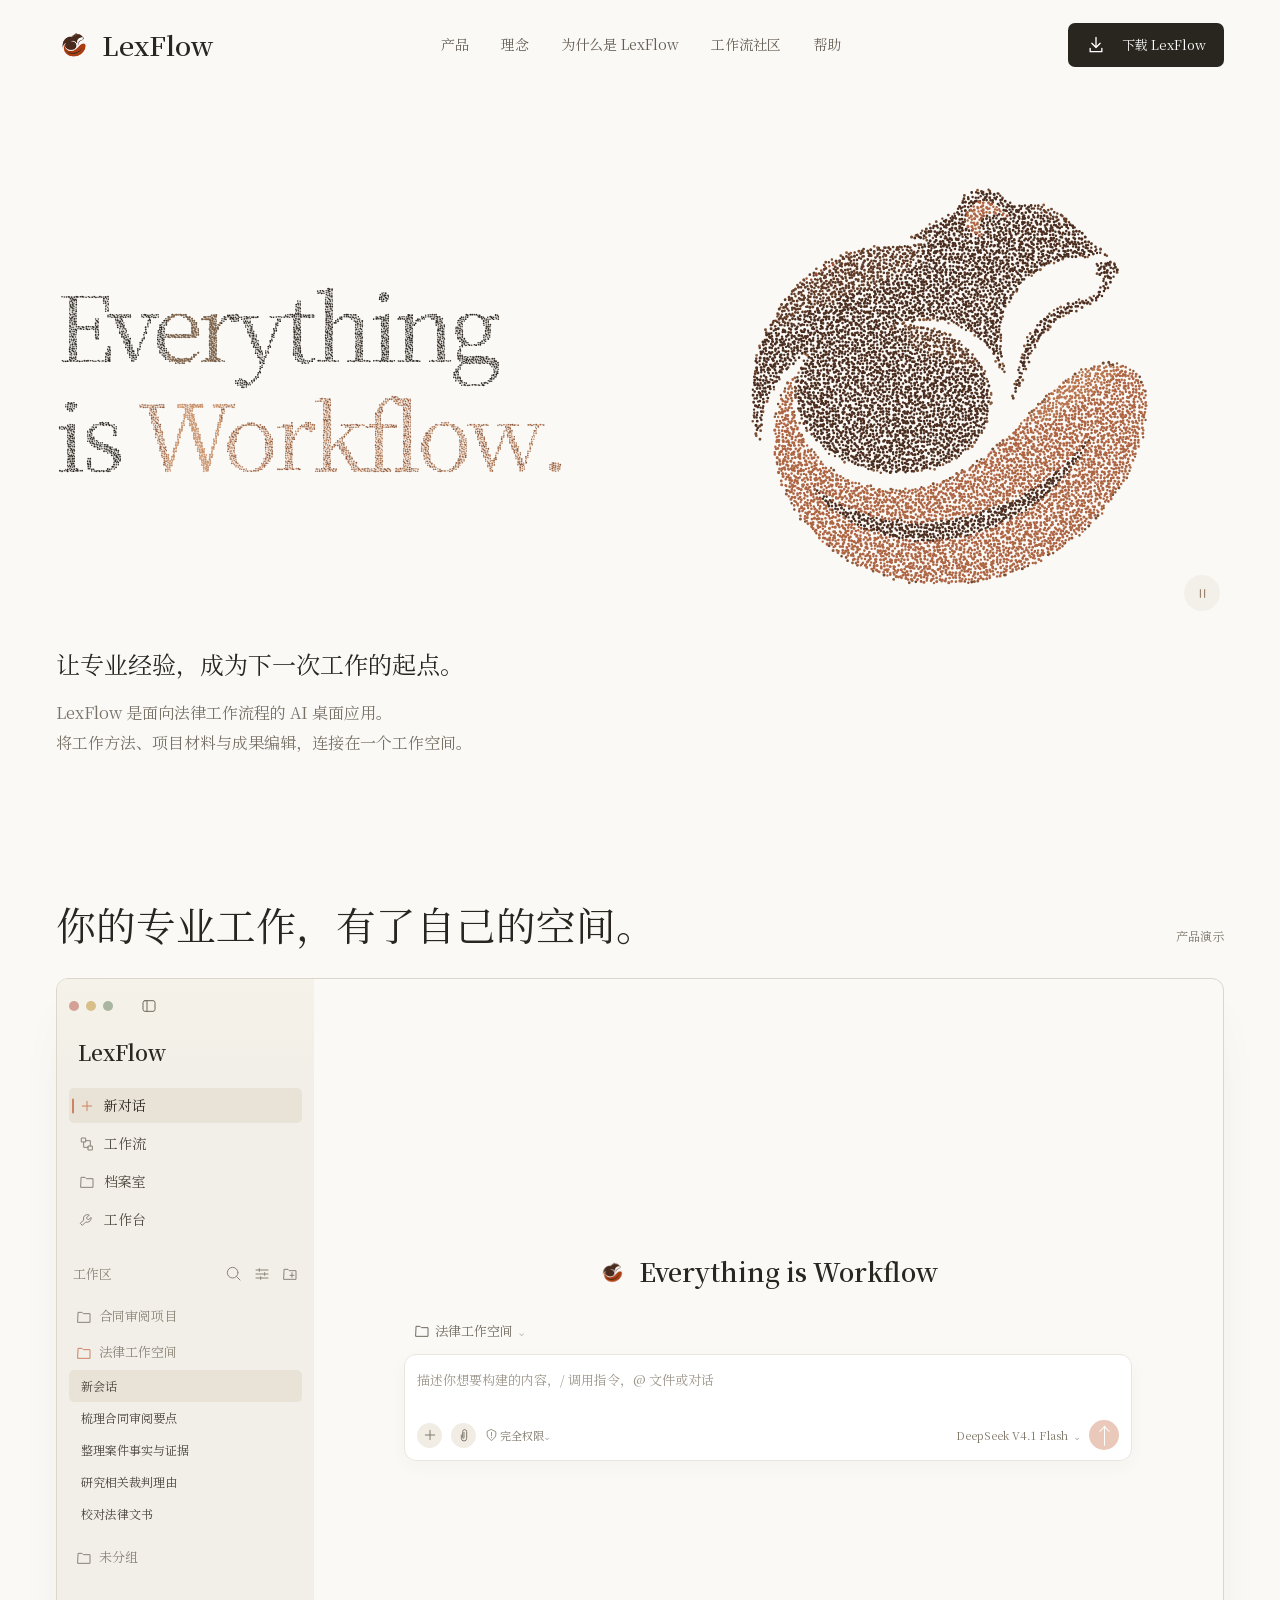
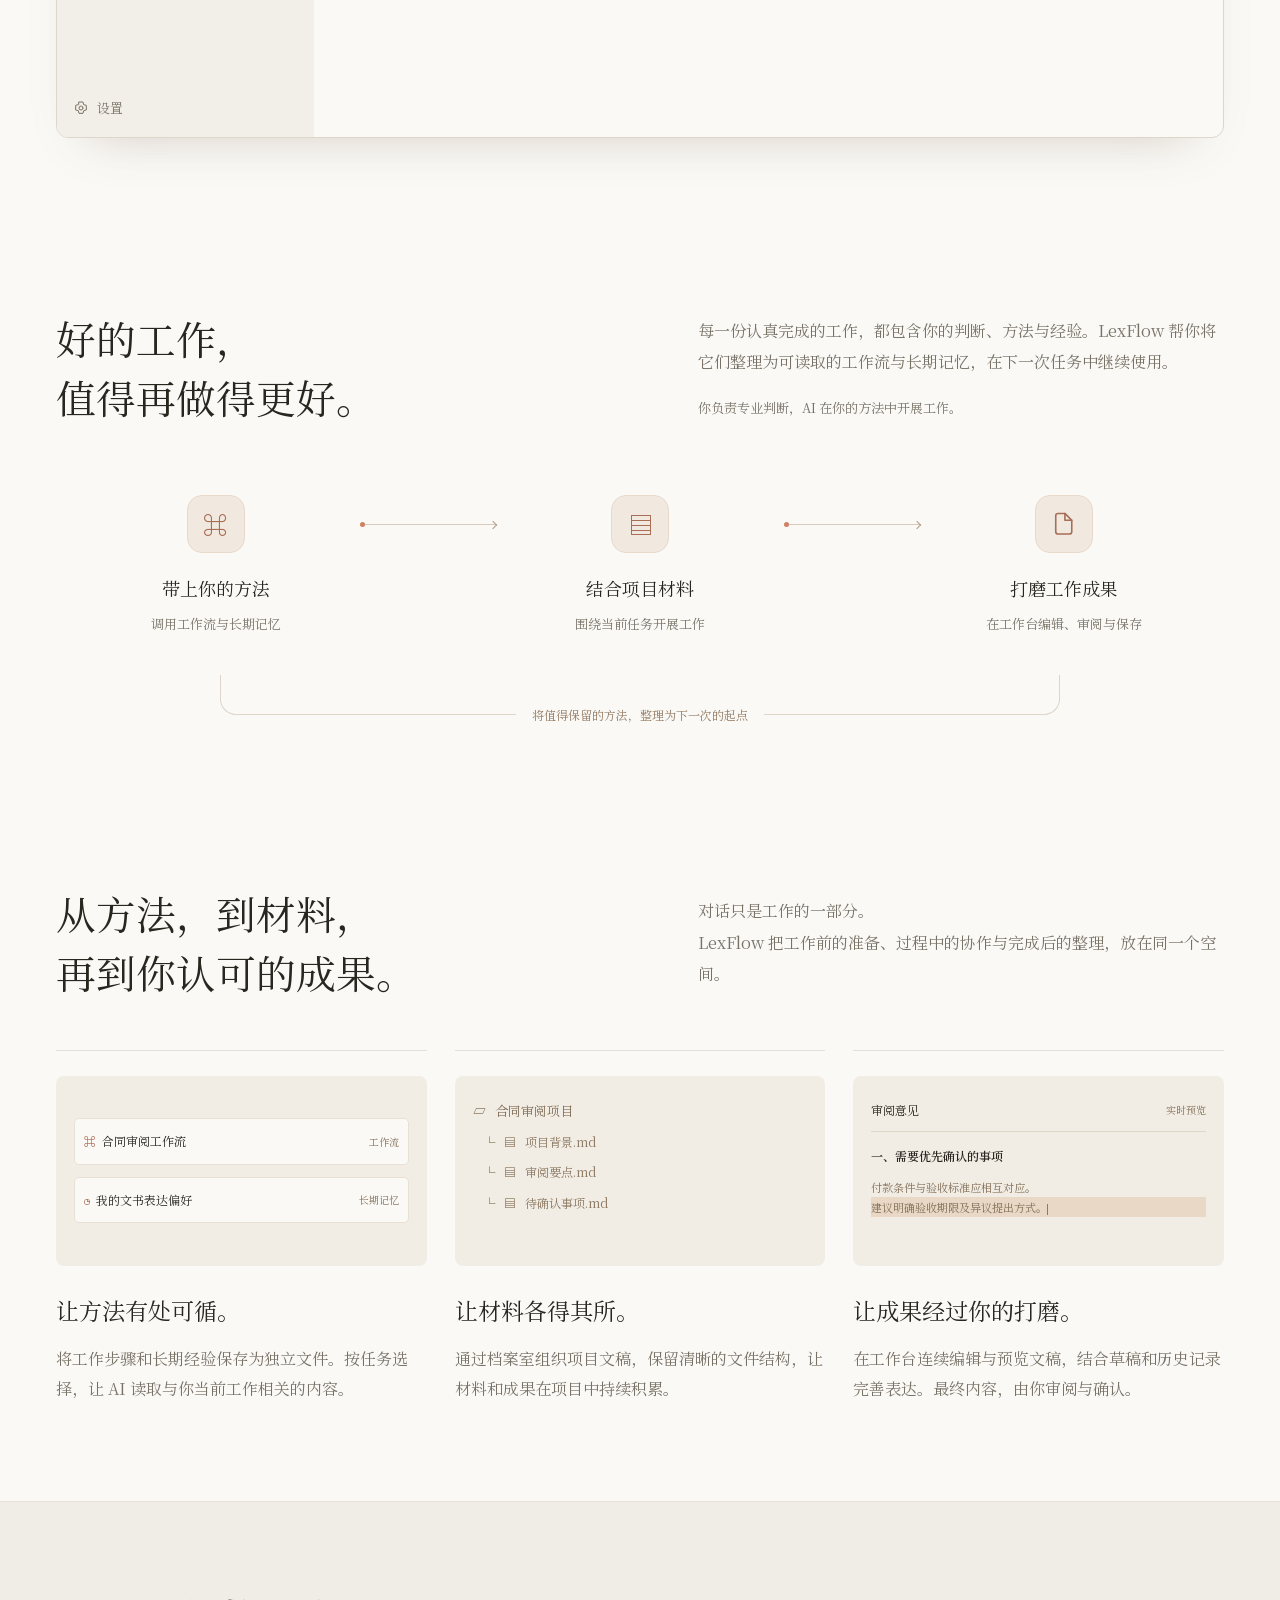
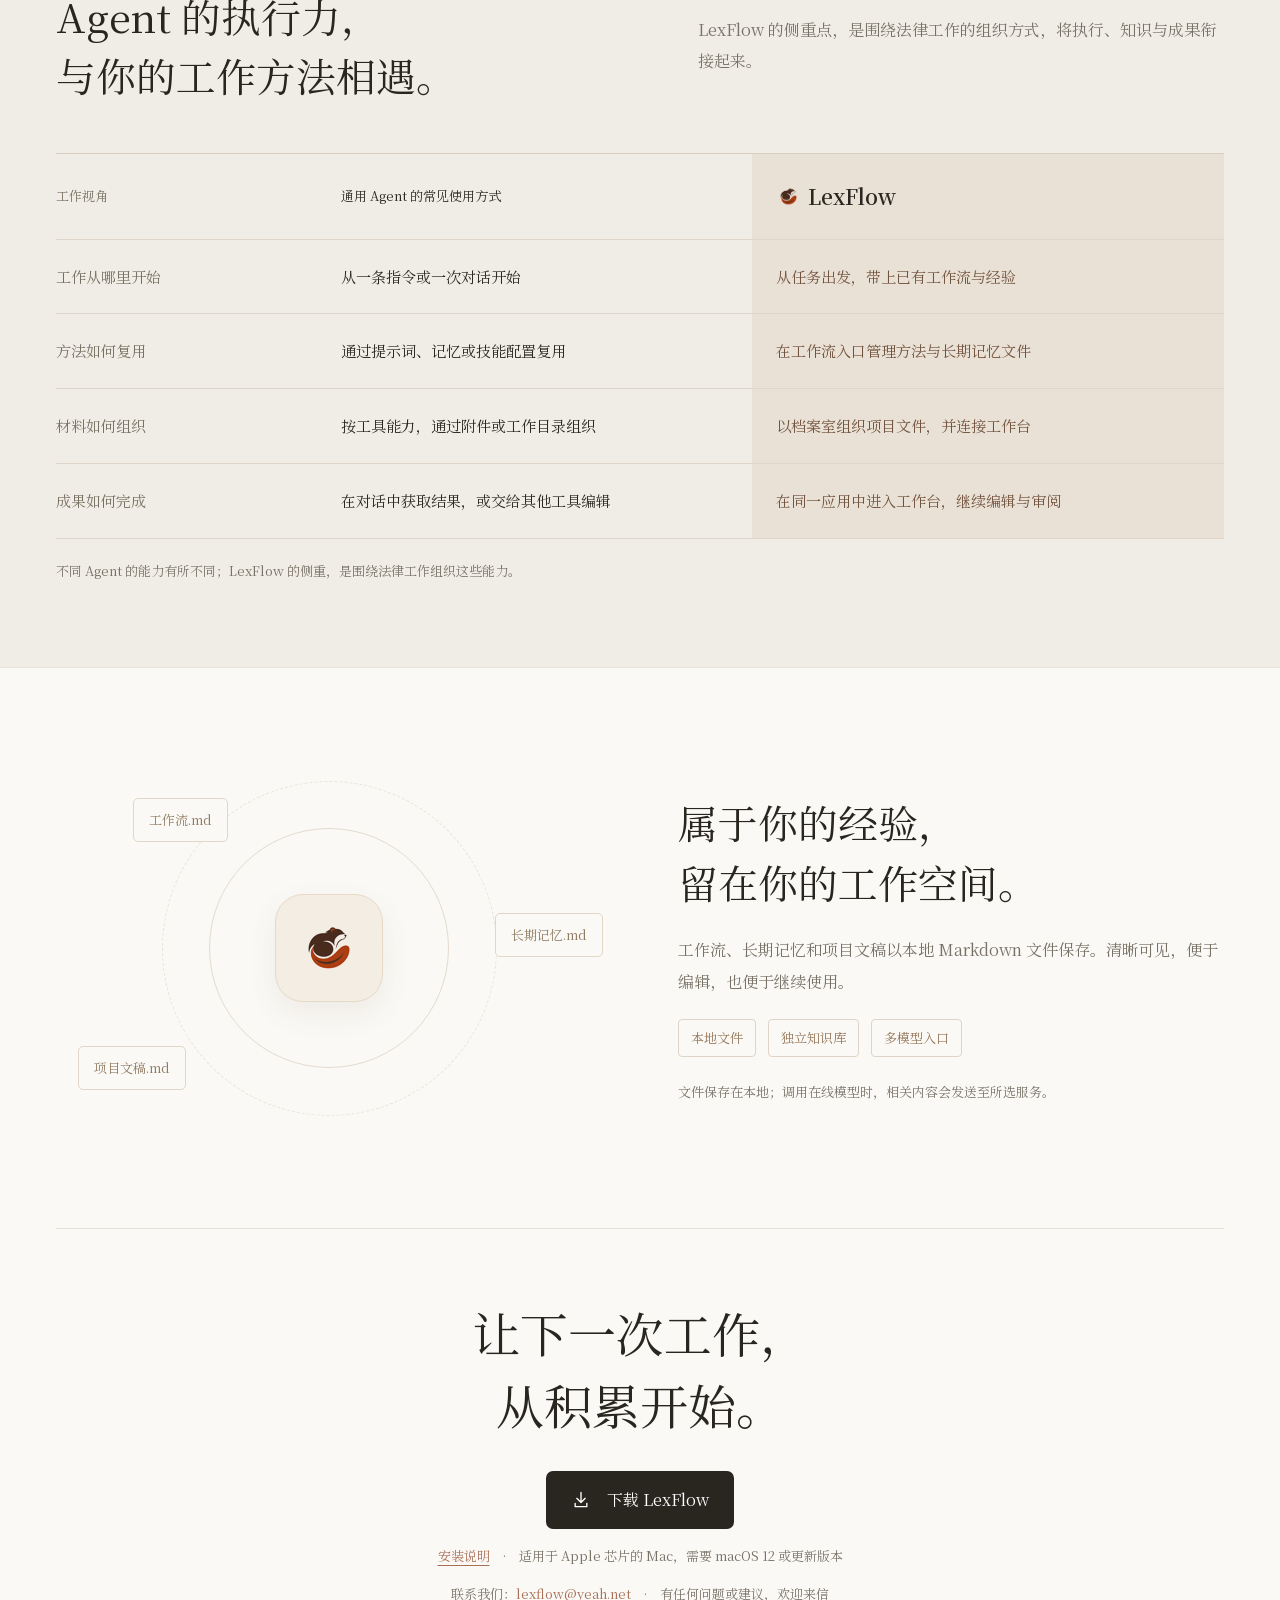
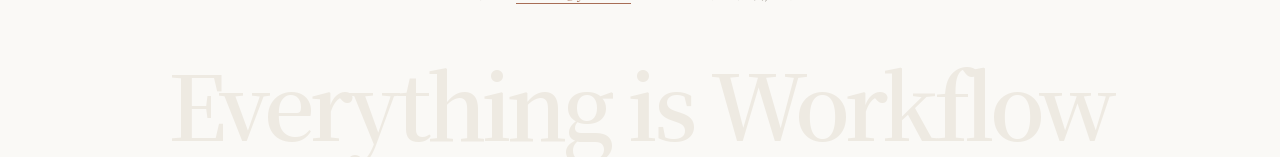
==== commit e6287dfc: "Rebuild font subsets to cover the new workflow card The reply self-review card introduced 11 hanzi m" ====
--- a/index.html
+++ b/index.html
@@ -4,7 +4,7 @@
   <meta charset="UTF-8"><meta name="viewport" content="width=device-width, initial-scale=1">
   <meta name="description" content="LexFlow 是面向法律工作流程的 macOS 桌面应用。把工作方法、长期记忆、项目材料与成果编辑连接在一起，让专业经验持续复用。">
   <meta name="theme-color" content="#faf9f6"><title>LexFlow — Everything is Workflow</title>
-  <link rel="icon" type="image/png" href="[data-uri]"><link rel="preload" href="./fonts/LexFlowWebSerif-Regular-latin.woff2" as="font" type="font/woff2" crossorigin><link rel="modulepreload" href="./particles.js?v=20260926t"><link rel="modulepreload" href="./title-particles.js?v=20260926t"><link rel="stylesheet" href="./style.css?v=20260926t">
+  <link rel="icon" type="image/png" href="[data-uri]"><link rel="preload" href="./fonts/LexFlowWebSerif-Regular-latin.woff2" as="font" type="font/woff2" crossorigin><link rel="modulepreload" href="./particles.js?v=20260926t"><link rel="modulepreload" href="./title-particles.js?v=20260926t"><link rel="stylesheet" href="./style.css?v=20260928a">
 </head>
 <body>
 <a class="skip-link" href="#main">跳到正文</a>
--- a/style.css
+++ b/style.css
@@ -3,22 +3,22 @@
 @font-face {
   font-family: 'LexFlow Web Serif'; font-style: normal; font-weight: 400; font-display: swap;
   src: url('./fonts/LexFlowWebSerif-Regular-latin.woff2') format('woff2');
-  unicode-range: U+0000-2FFF, U+3008-300F, U+3010-3011, U+3014-301B, U+FF01-FF5E, U+FFE0-FFE5;
+  unicode-range: U+0000-2FFF;
 }
 @font-face {
   font-family: 'LexFlow Web Serif'; font-style: normal; font-weight: 400; font-display: swap;
-  src: url('./fonts/LexFlowWebSerif-Regular-cjk.woff2?v=20260926t') format('woff2');
-  unicode-range: U+2318, U+25A0-25FF, U+3000-3007, U+3012-3013, U+301C-301F, U+3020-303F, U+3400-4DBF, U+4E00-9FFF, U+FE30-FE4F;
+  src: url('./fonts/LexFlowWebSerif-Regular-cjk.woff2?v=20260928a') format('woff2');
+  unicode-range: U+2318, U+25A0-25FF, U+3000-303F, U+3400-4DBF, U+4E00-9FFF, U+FE30-FE4F, U+FF01-FF5E, U+FFE0-FFE5;
 }
 @font-face {
   font-family: 'LexFlow Web Serif'; font-style: normal; font-weight: 600; font-display: swap;
   src: url('./fonts/LexFlowWebSerif-SemiBold-latin.woff2') format('woff2');
-  unicode-range: U+0000-2FFF, U+3008-300F, U+3010-3011, U+3014-301B, U+FF01-FF5E, U+FFE0-FFE5;
+  unicode-range: U+0000-2FFF;
 }
 @font-face {
   font-family: 'LexFlow Web Serif'; font-style: normal; font-weight: 600; font-display: swap;
-  src: url('./fonts/LexFlowWebSerif-SemiBold-cjk.woff2?v=20260926t') format('woff2');
-  unicode-range: U+2318, U+25A0-25FF, U+3000-3007, U+3012-3013, U+301C-301F, U+3020-303F, U+3400-4DBF, U+4E00-9FFF, U+FE30-FE4F;
+  src: url('./fonts/LexFlowWebSerif-SemiBold-cjk.woff2?v=20260928a') format('woff2');
+  unicode-range: U+2318, U+25A0-25FF, U+3000-303F, U+3400-4DBF, U+4E00-9FFF, U+FE30-FE4F, U+FF01-FF5E, U+FFE0-FFE5;
 }
 :root {
   --paper: #faf9f6; --ink: #29261f; --muted: #787166; --line: #e5e0d7;
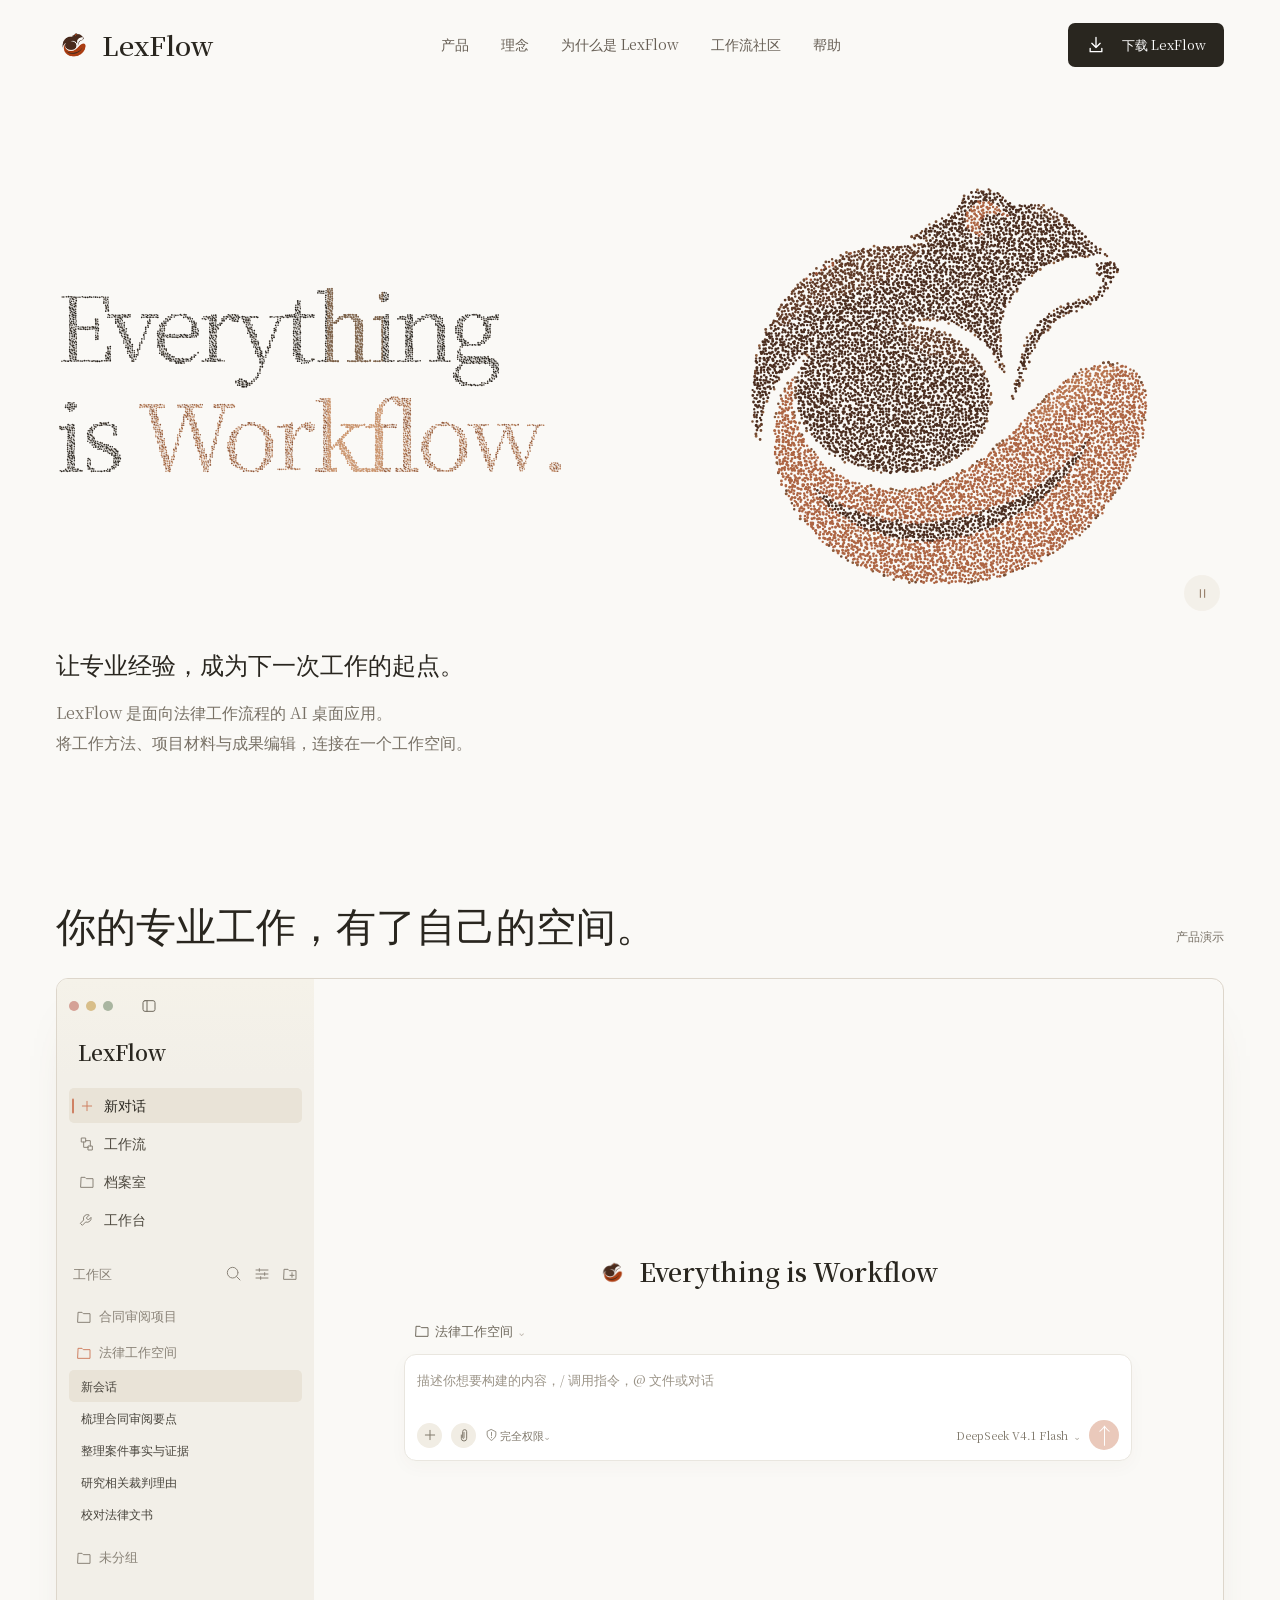
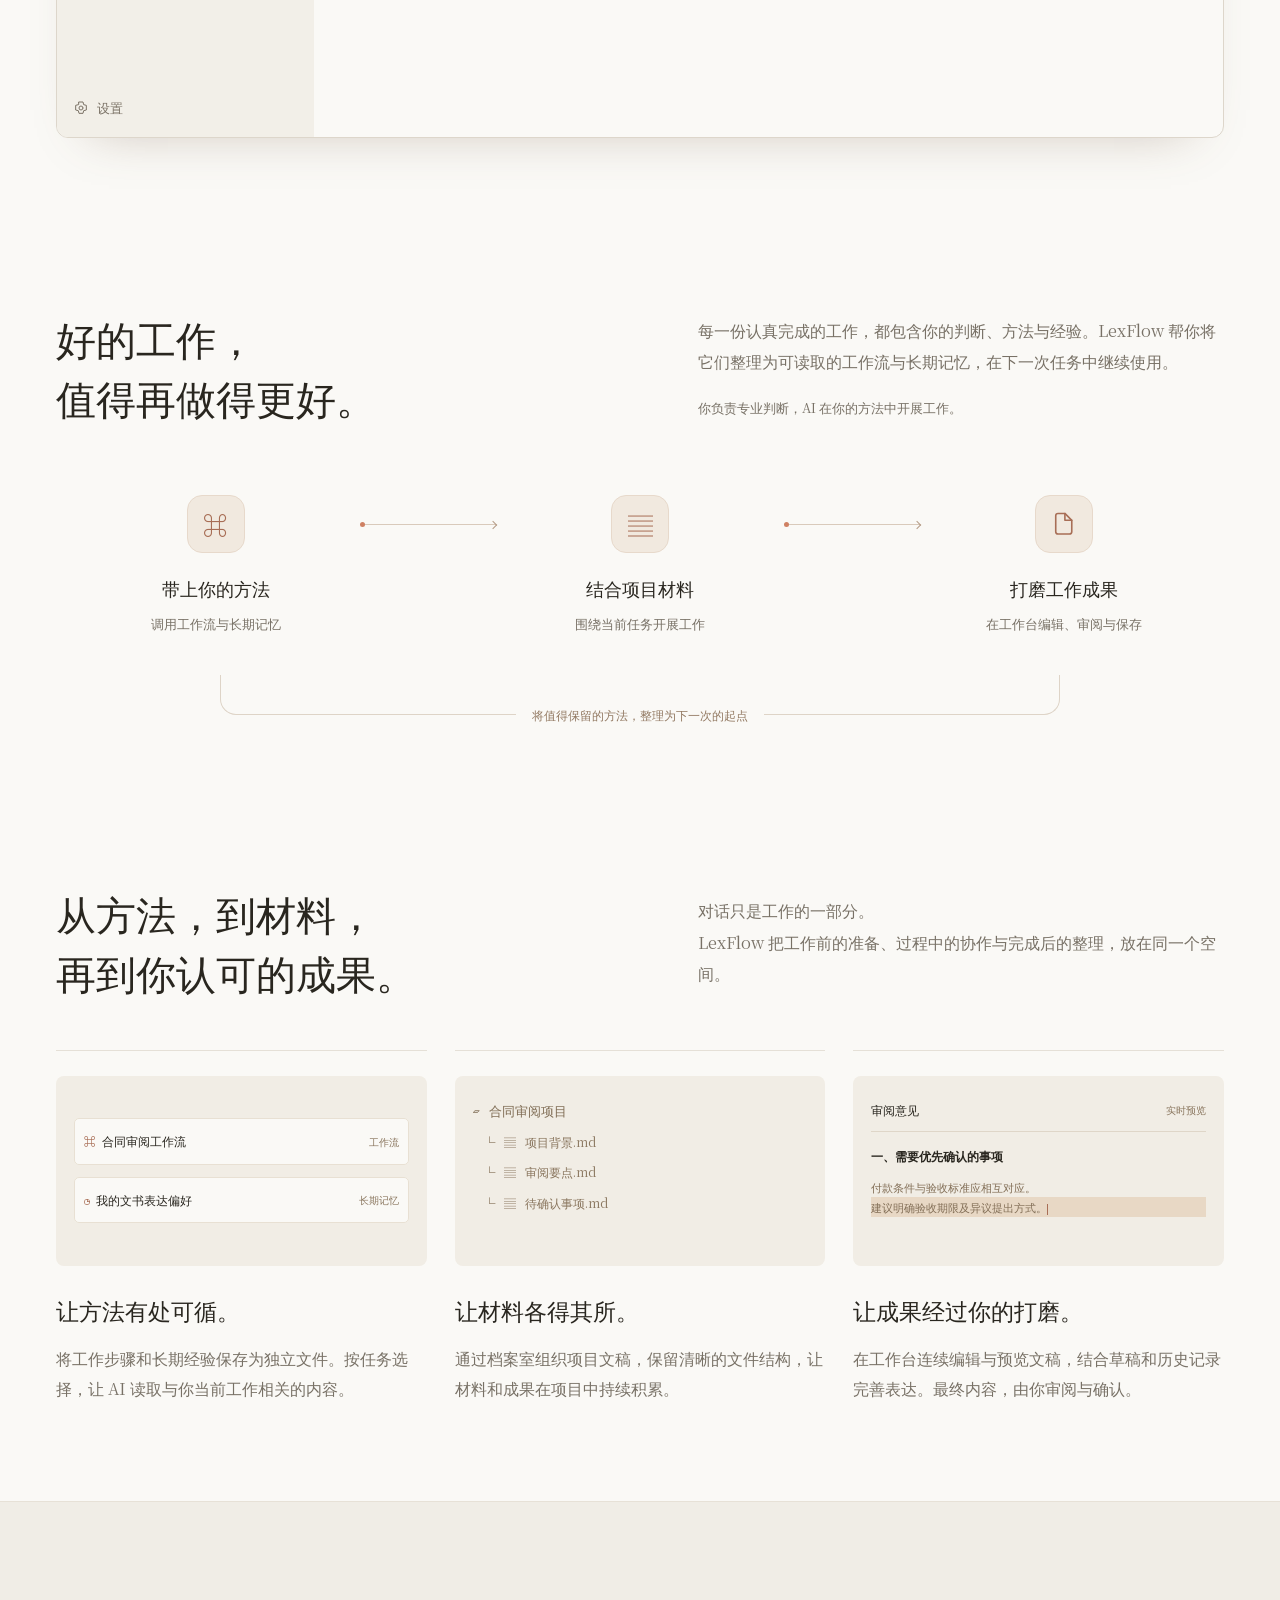
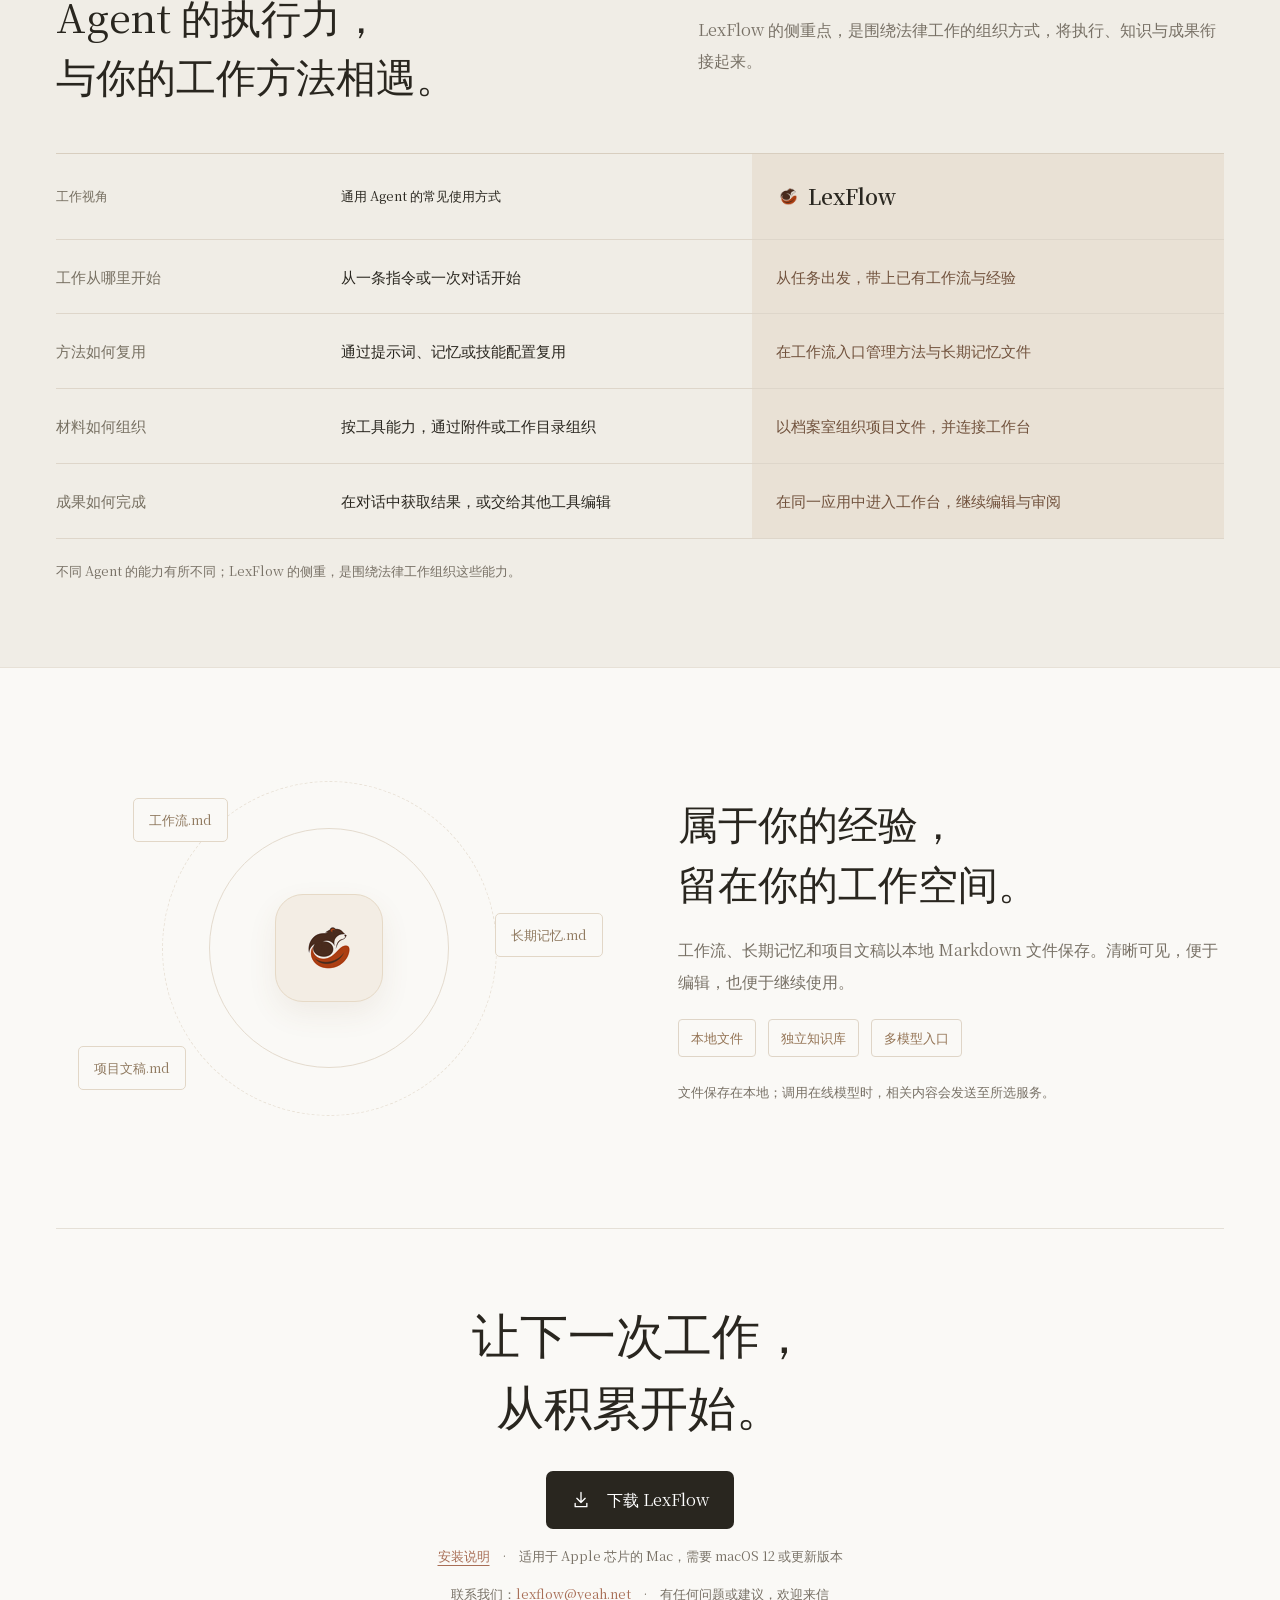
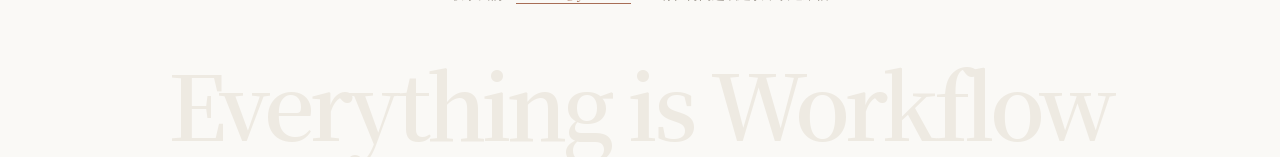
==== commit aa402d71: "Add an update guide to the help page and grow the CJK subsets - help.html: new FAQ entry "如何更新 LexFl" ====
--- a/index.html
+++ b/index.html
@@ -4,7 +4,7 @@
   <meta charset="UTF-8"><meta name="viewport" content="width=device-width, initial-scale=1">
   <meta name="description" content="LexFlow 是面向法律工作流程的 macOS 桌面应用。把工作方法、长期记忆、项目材料与成果编辑连接在一起，让专业经验持续复用。">
   <meta name="theme-color" content="#faf9f6"><title>LexFlow — Everything is Workflow</title>
-  <link rel="icon" type="image/png" href="[data-uri]"><link rel="preload" href="./fonts/LexFlowWebSerif-Regular-latin.woff2" as="font" type="font/woff2" crossorigin><link rel="modulepreload" href="./particles.js?v=20260926t"><link rel="modulepreload" href="./title-particles.js?v=20260926t"><link rel="stylesheet" href="./style.css?v=20260928a">
+  <link rel="icon" type="image/png" href="[data-uri]"><link rel="preload" href="./fonts/LexFlowWebSerif-Regular-latin.woff2" as="font" type="font/woff2" crossorigin><link rel="modulepreload" href="./particles.js?v=20260926t"><link rel="modulepreload" href="./title-particles.js?v=20260926t"><link rel="stylesheet" href="./style.css?v=20260928b">
 </head>
 <body>
 <a class="skip-link" href="#main">跳到正文</a>
--- a/style.css
+++ b/style.css
@@ -7,7 +7,7 @@
 }
 @font-face {
   font-family: 'LexFlow Web Serif'; font-style: normal; font-weight: 400; font-display: swap;
-  src: url('./fonts/LexFlowWebSerif-Regular-cjk.woff2?v=20260928a') format('woff2');
+  src: url('./fonts/LexFlowWebSerif-Regular-cjk.woff2?v=20260928b') format('woff2');
   unicode-range: U+2318, U+25A0-25FF, U+3000-303F, U+3400-4DBF, U+4E00-9FFF, U+FE30-FE4F, U+FF01-FF5E, U+FFE0-FFE5;
 }
 @font-face {
@@ -17,7 +17,7 @@
 }
 @font-face {
   font-family: 'LexFlow Web Serif'; font-style: normal; font-weight: 600; font-display: swap;
-  src: url('./fonts/LexFlowWebSerif-SemiBold-cjk.woff2?v=20260928a') format('woff2');
+  src: url('./fonts/LexFlowWebSerif-SemiBold-cjk.woff2?v=20260928b') format('woff2');
   unicode-range: U+2318, U+25A0-25FF, U+3000-303F, U+3400-4DBF, U+4E00-9FFF, U+FE30-FE4F, U+FF01-FF5E, U+FFE0-FFE5;
 }
 :root {
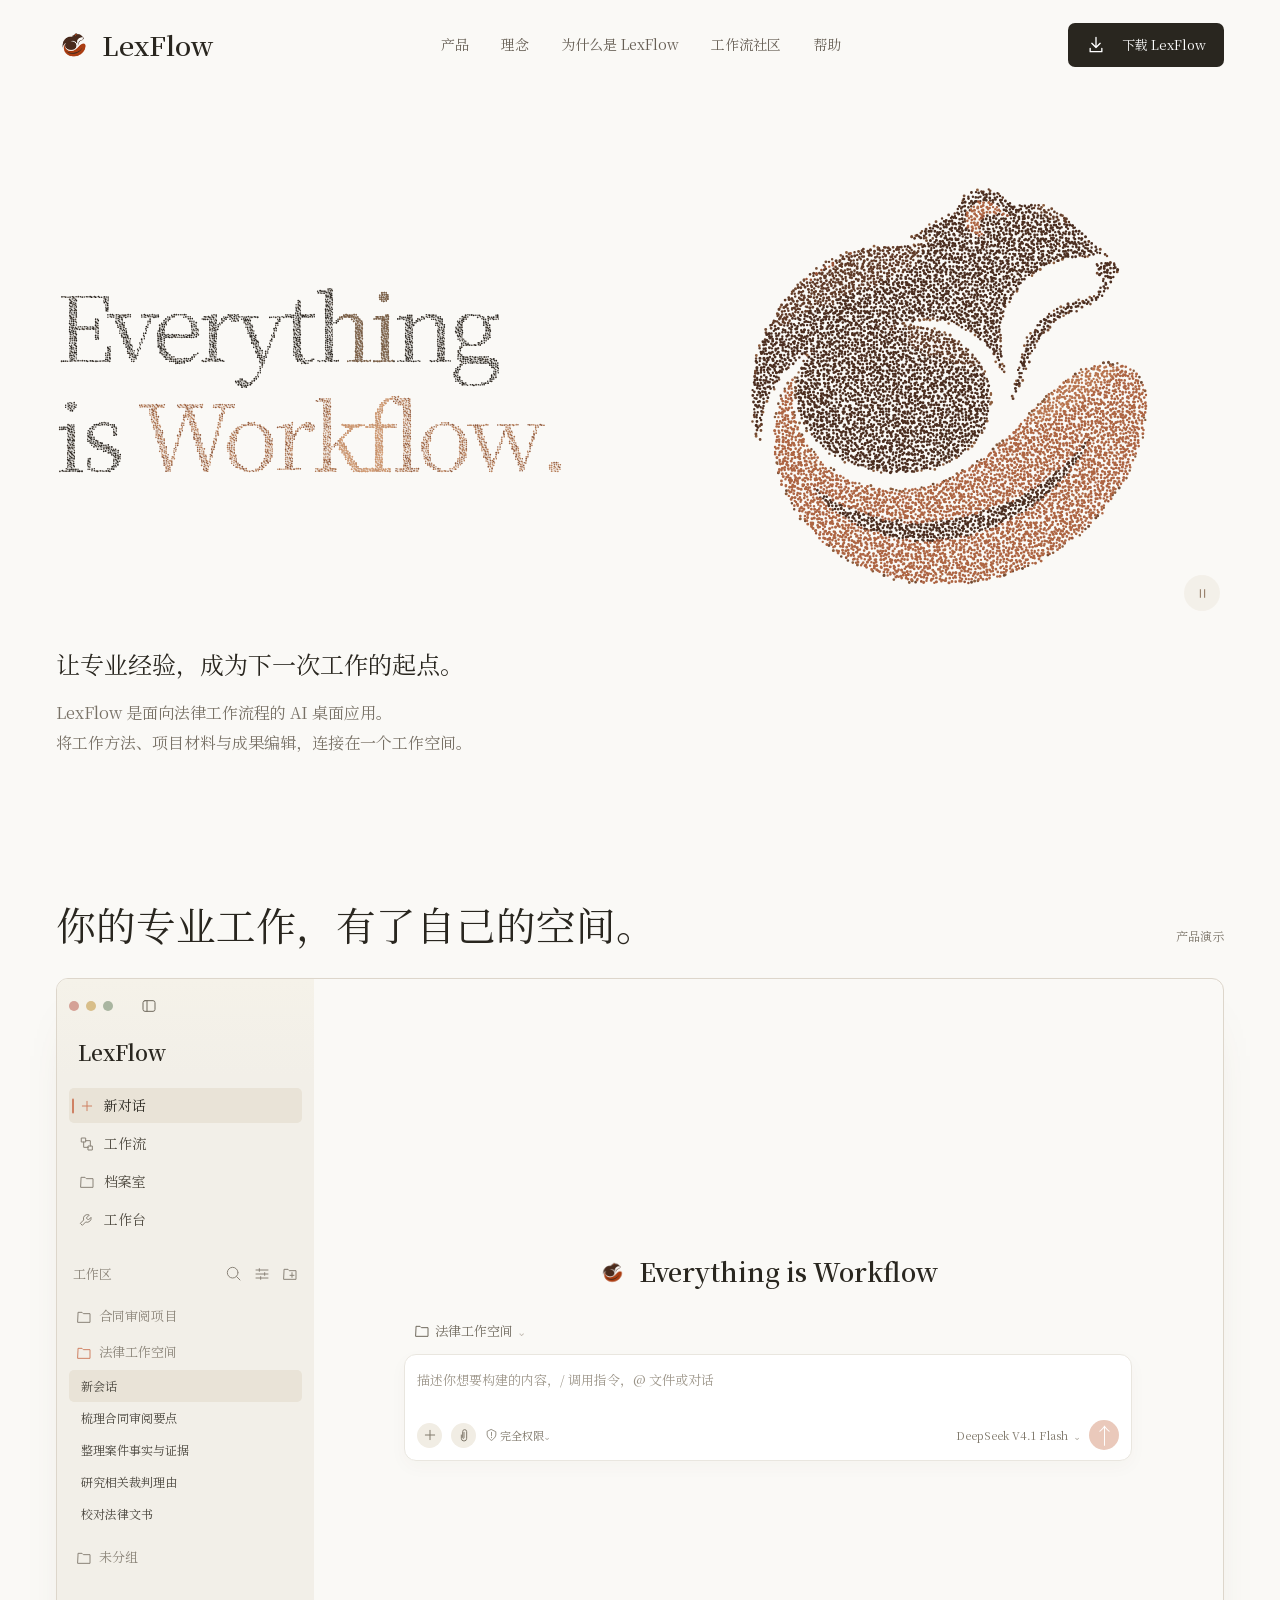
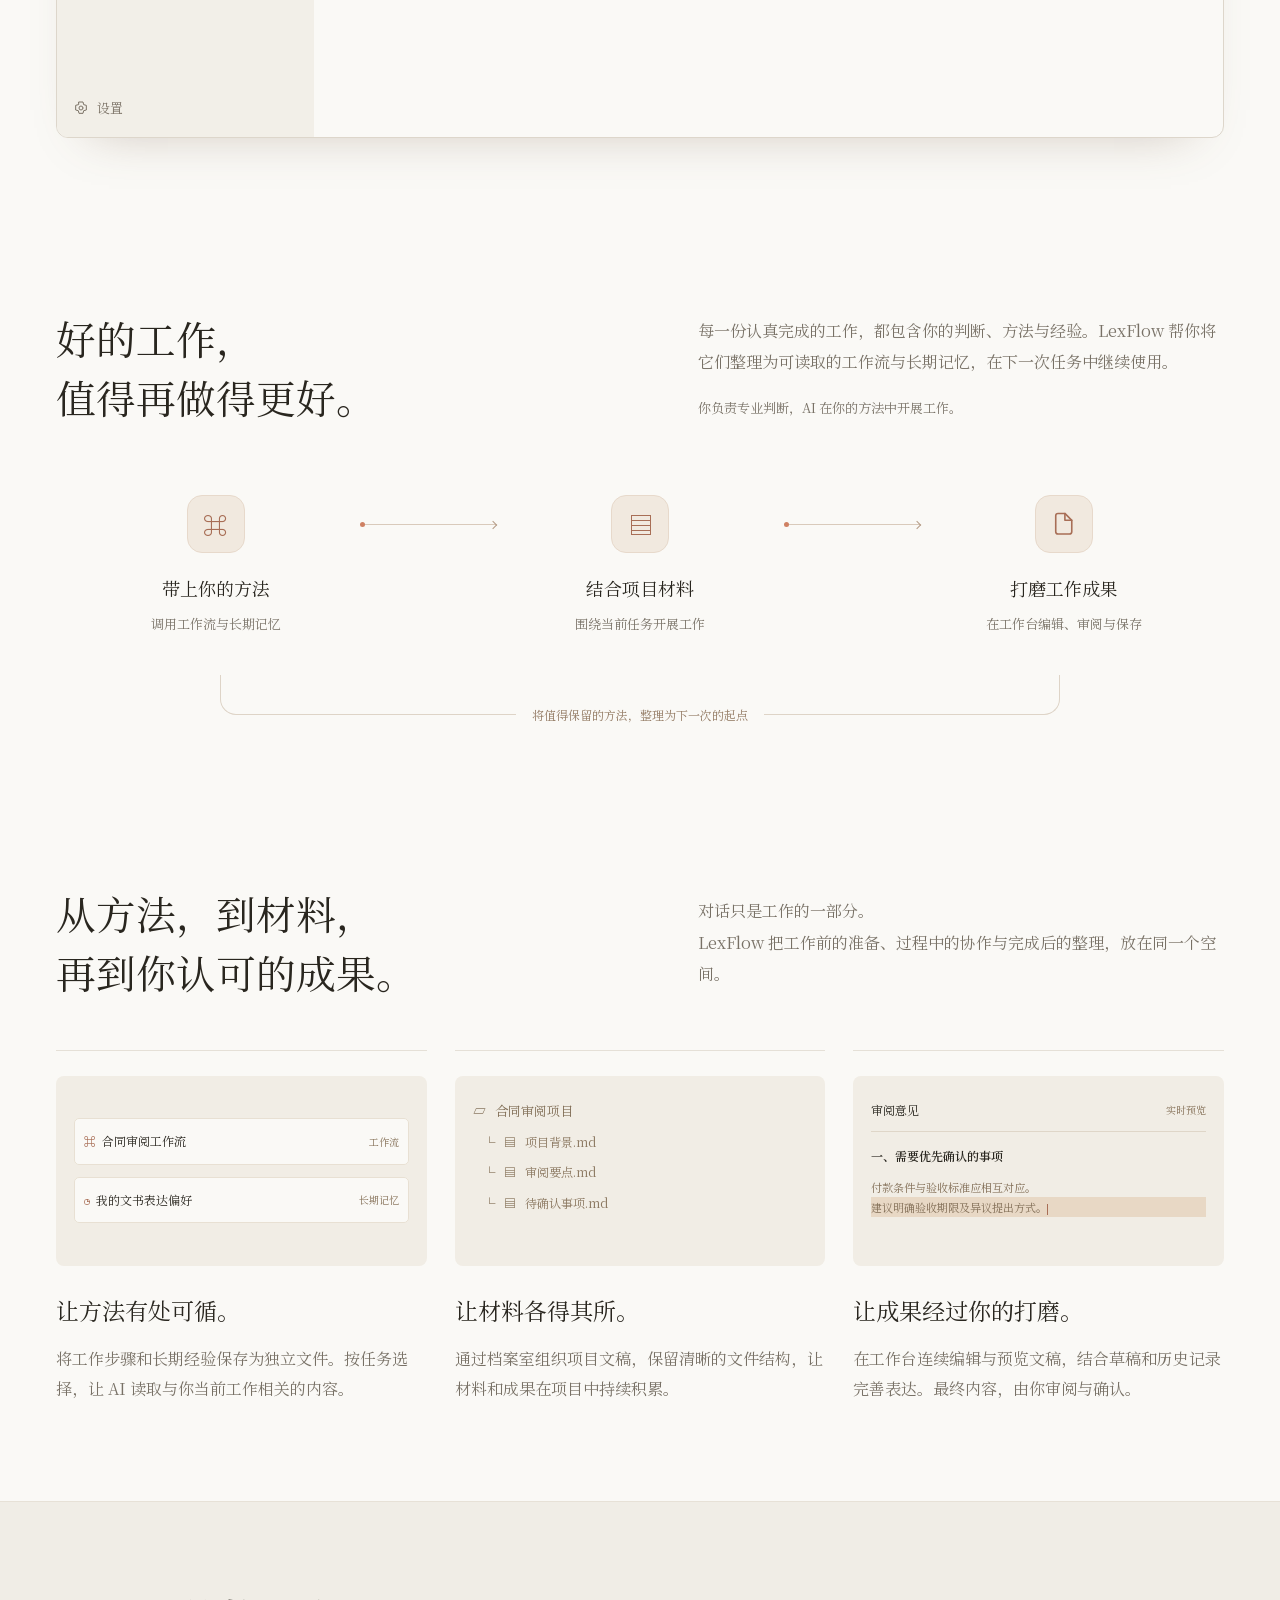
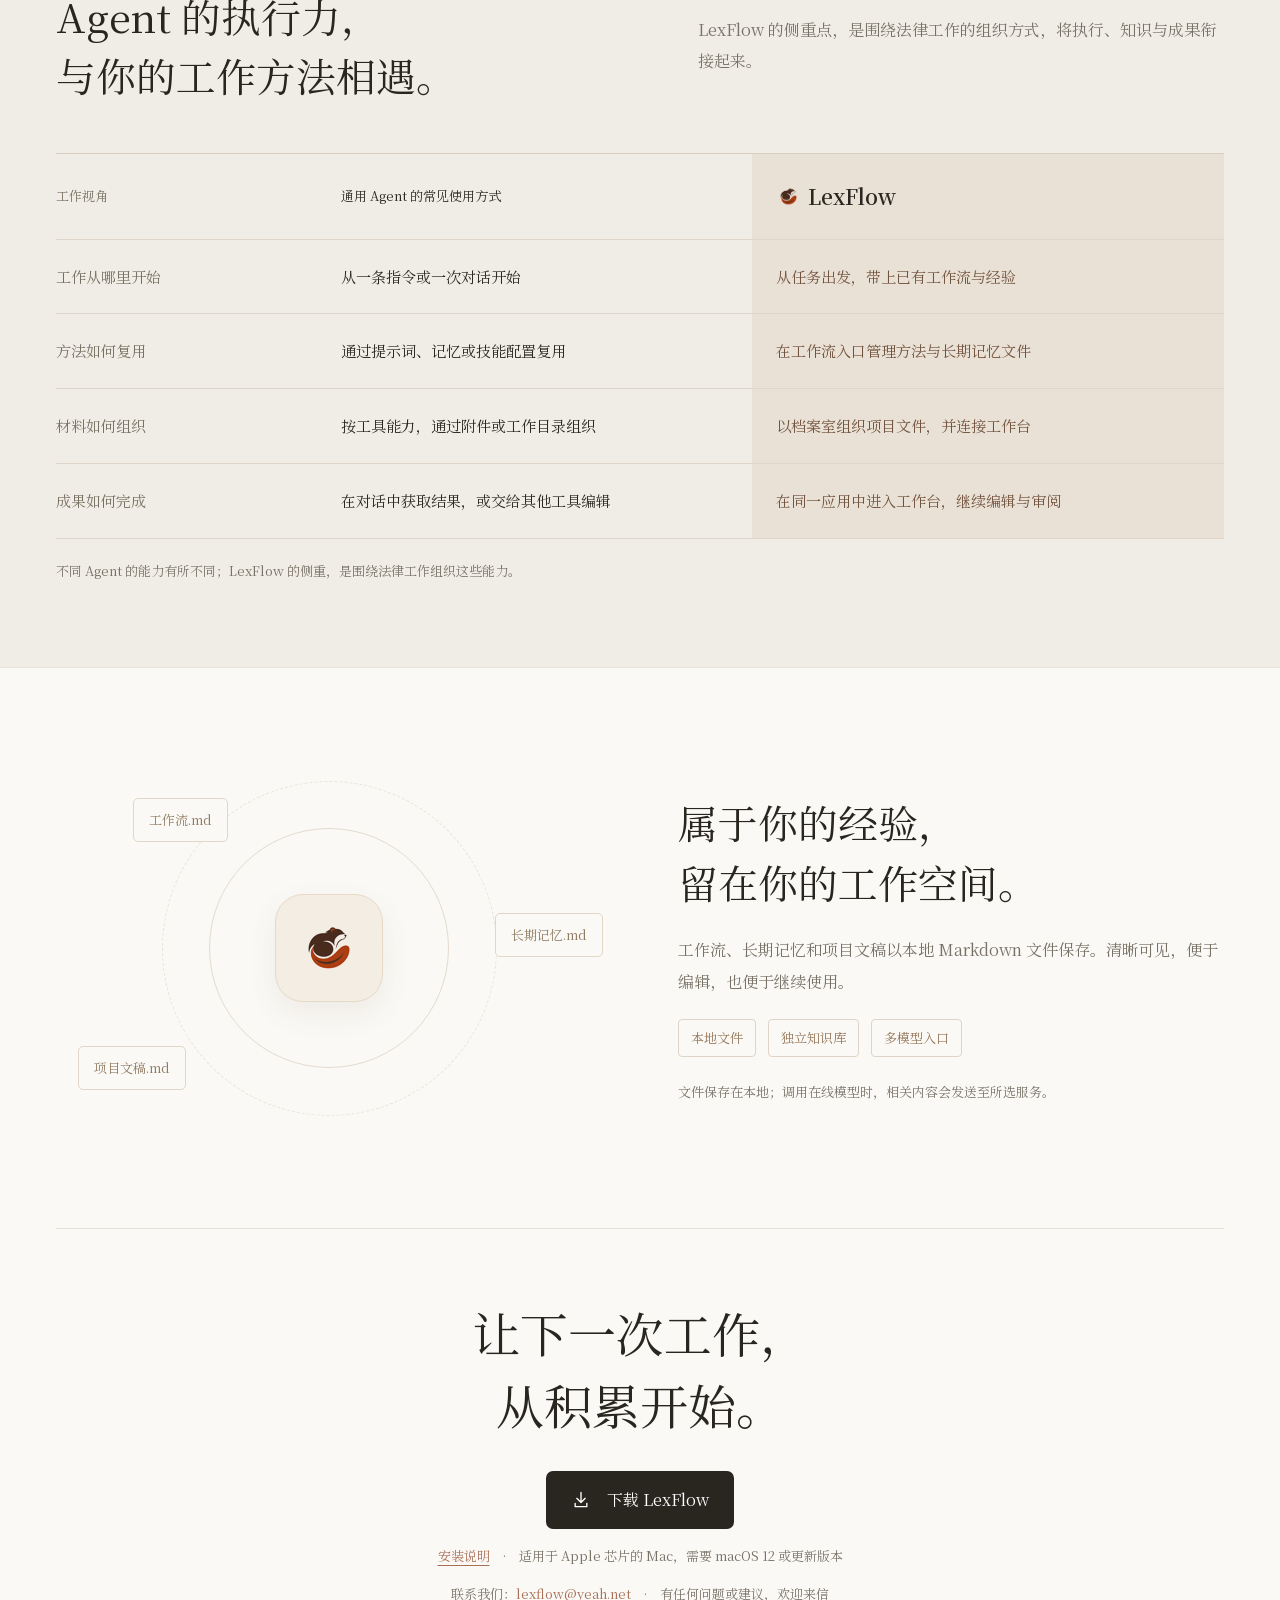
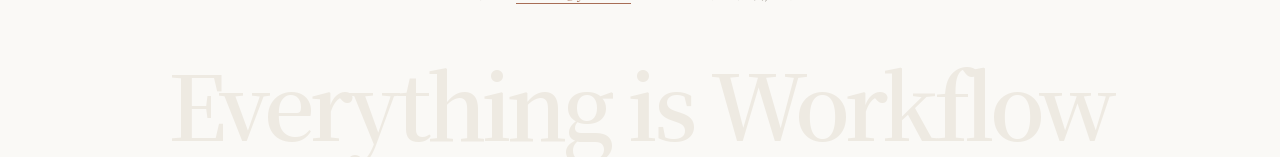
==== commit 9472b302: "fix(website): 帮助页改写 DeepSeek 接入方式，修复损坏的中文字库 文案： - 新增「DeepSeek 官方账号登录（推荐）」强调块，明示该账号属 DeepSeek   官方而非 " ====
--- a/index.html
+++ b/index.html
@@ -4,7 +4,7 @@
   <meta charset="UTF-8"><meta name="viewport" content="width=device-width, initial-scale=1">
   <meta name="description" content="LexFlow 是面向法律工作流程的 macOS 桌面应用。把工作方法、长期记忆、项目材料与成果编辑连接在一起，让专业经验持续复用。">
   <meta name="theme-color" content="#faf9f6"><title>LexFlow — Everything is Workflow</title>
-  <link rel="icon" type="image/png" href="[data-uri]"><link rel="preload" href="./fonts/LexFlowWebSerif-Regular-latin.woff2" as="font" type="font/woff2" crossorigin><link rel="modulepreload" href="./particles.js?v=20260926t"><link rel="modulepreload" href="./title-particles.js?v=20260926t"><link rel="stylesheet" href="./style.css?v=20260928b">
+  <link rel="icon" type="image/png" href="[data-uri]"><link rel="preload" href="./fonts/LexFlowWebSerif-Regular-latin.woff2" as="font" type="font/woff2" crossorigin><link rel="modulepreload" href="./particles.js?v=20260926t"><link rel="modulepreload" href="./title-particles.js?v=20260926t"><link rel="stylesheet" href="./style.css?v=20261005b">
 </head>
 <body>
 <a class="skip-link" href="#main">跳到正文</a>
--- a/style.css
+++ b/style.css
@@ -7,8 +7,8 @@
 }
 @font-face {
   font-family: 'LexFlow Web Serif'; font-style: normal; font-weight: 400; font-display: swap;
-  src: url('./fonts/LexFlowWebSerif-Regular-cjk.woff2?v=20260928b') format('woff2');
-  unicode-range: U+2318, U+25A0-25FF, U+3000-303F, U+3400-4DBF, U+4E00-9FFF, U+FE30-FE4F, U+FF01-FF5E, U+FFE0-FFE5;
+  src: url('./fonts/LexFlowWebSerif-Regular-cjk.woff2?v=20261005b') format('woff2');
+  unicode-range: U+2318, U+2460-2463, U+25A0-25FF, U+3000-303F, U+3400-4DBF, U+4E00-9FFF, U+FE30-FE4F, U+FF01-FF5E, U+FFE0-FFE5;
 }
 @font-face {
   font-family: 'LexFlow Web Serif'; font-style: normal; font-weight: 600; font-display: swap;
@@ -17,8 +17,8 @@
 }
 @font-face {
   font-family: 'LexFlow Web Serif'; font-style: normal; font-weight: 600; font-display: swap;
-  src: url('./fonts/LexFlowWebSerif-SemiBold-cjk.woff2?v=20260928b') format('woff2');
-  unicode-range: U+2318, U+25A0-25FF, U+3000-303F, U+3400-4DBF, U+4E00-9FFF, U+FE30-FE4F, U+FF01-FF5E, U+FFE0-FFE5;
+  src: url('./fonts/LexFlowWebSerif-SemiBold-cjk.woff2?v=20261005b') format('woff2');
+  unicode-range: U+2318, U+2460-2463, U+25A0-25FF, U+3000-303F, U+3400-4DBF, U+4E00-9FFF, U+FE30-FE4F, U+FF01-FF5E, U+FFE0-FFE5;
 }
 :root {
   --paper: #faf9f6; --ink: #29261f; --muted: #787166; --line: #e5e0d7;
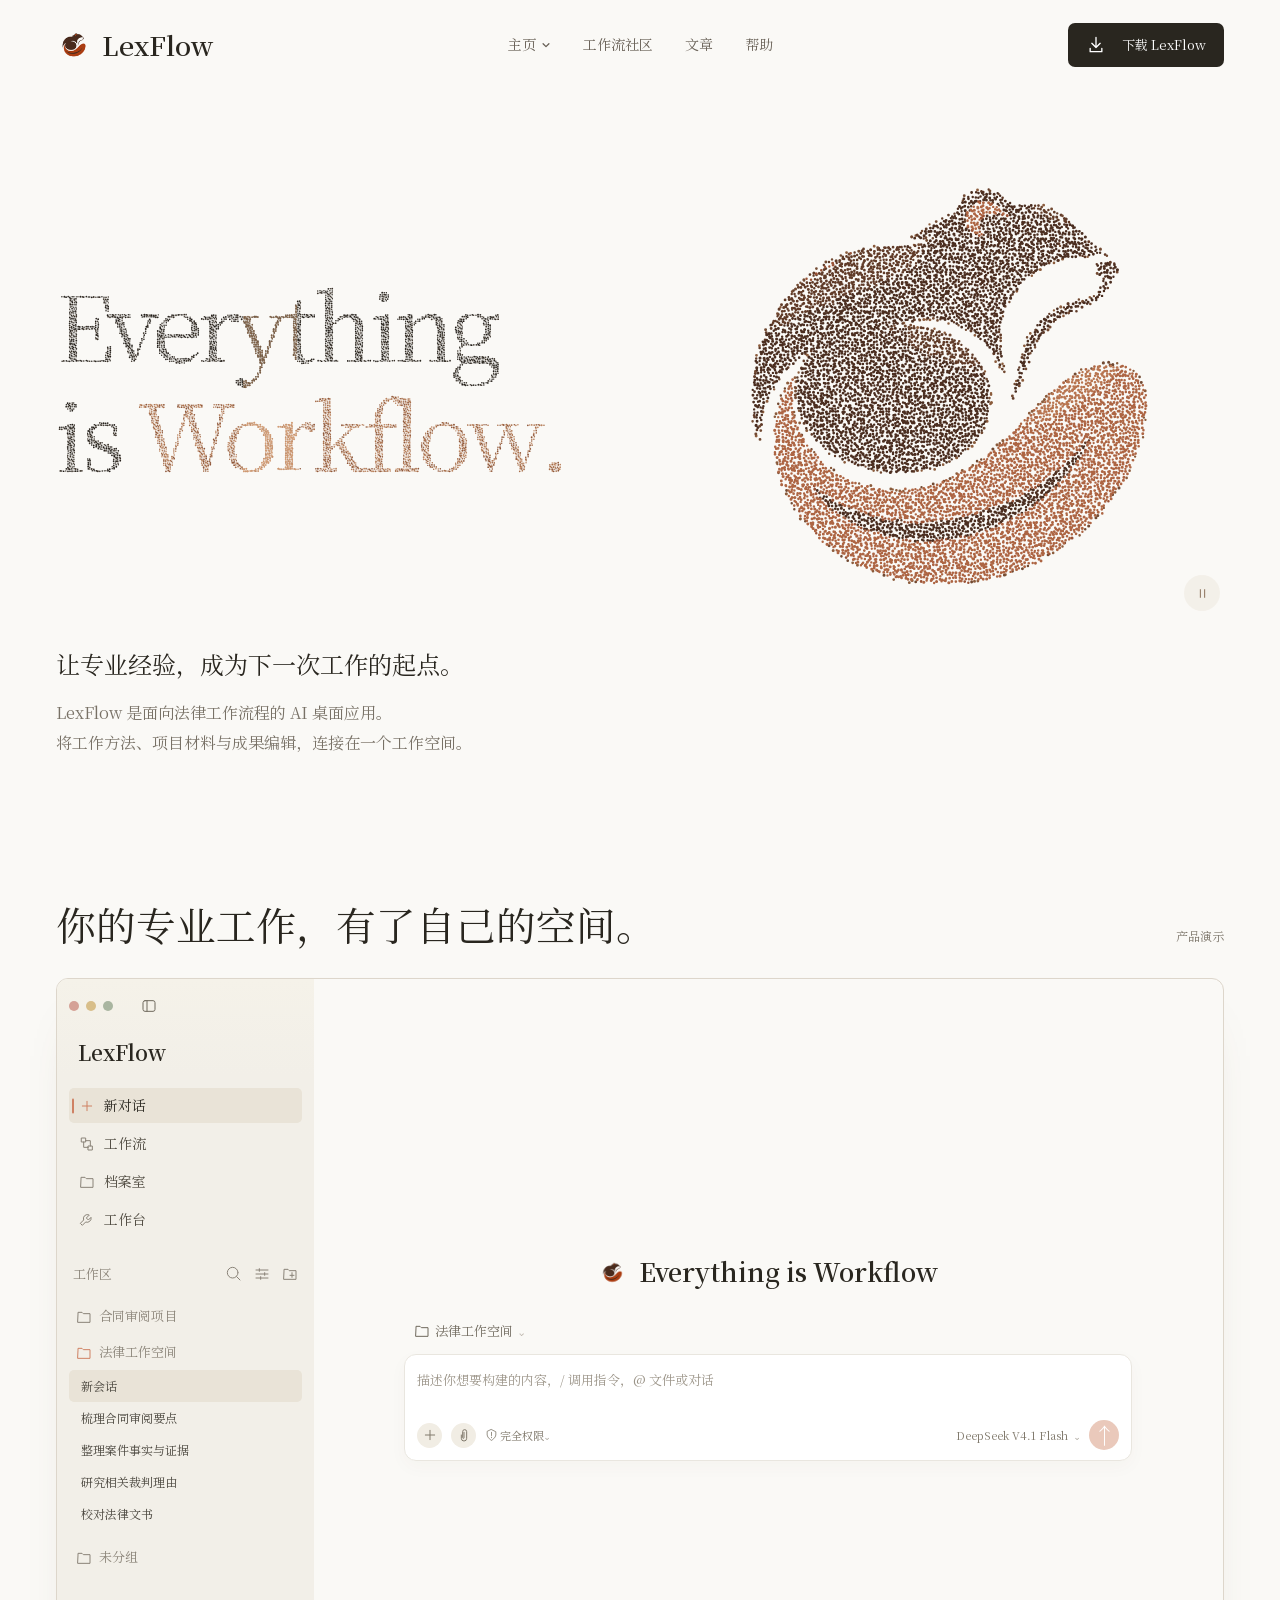
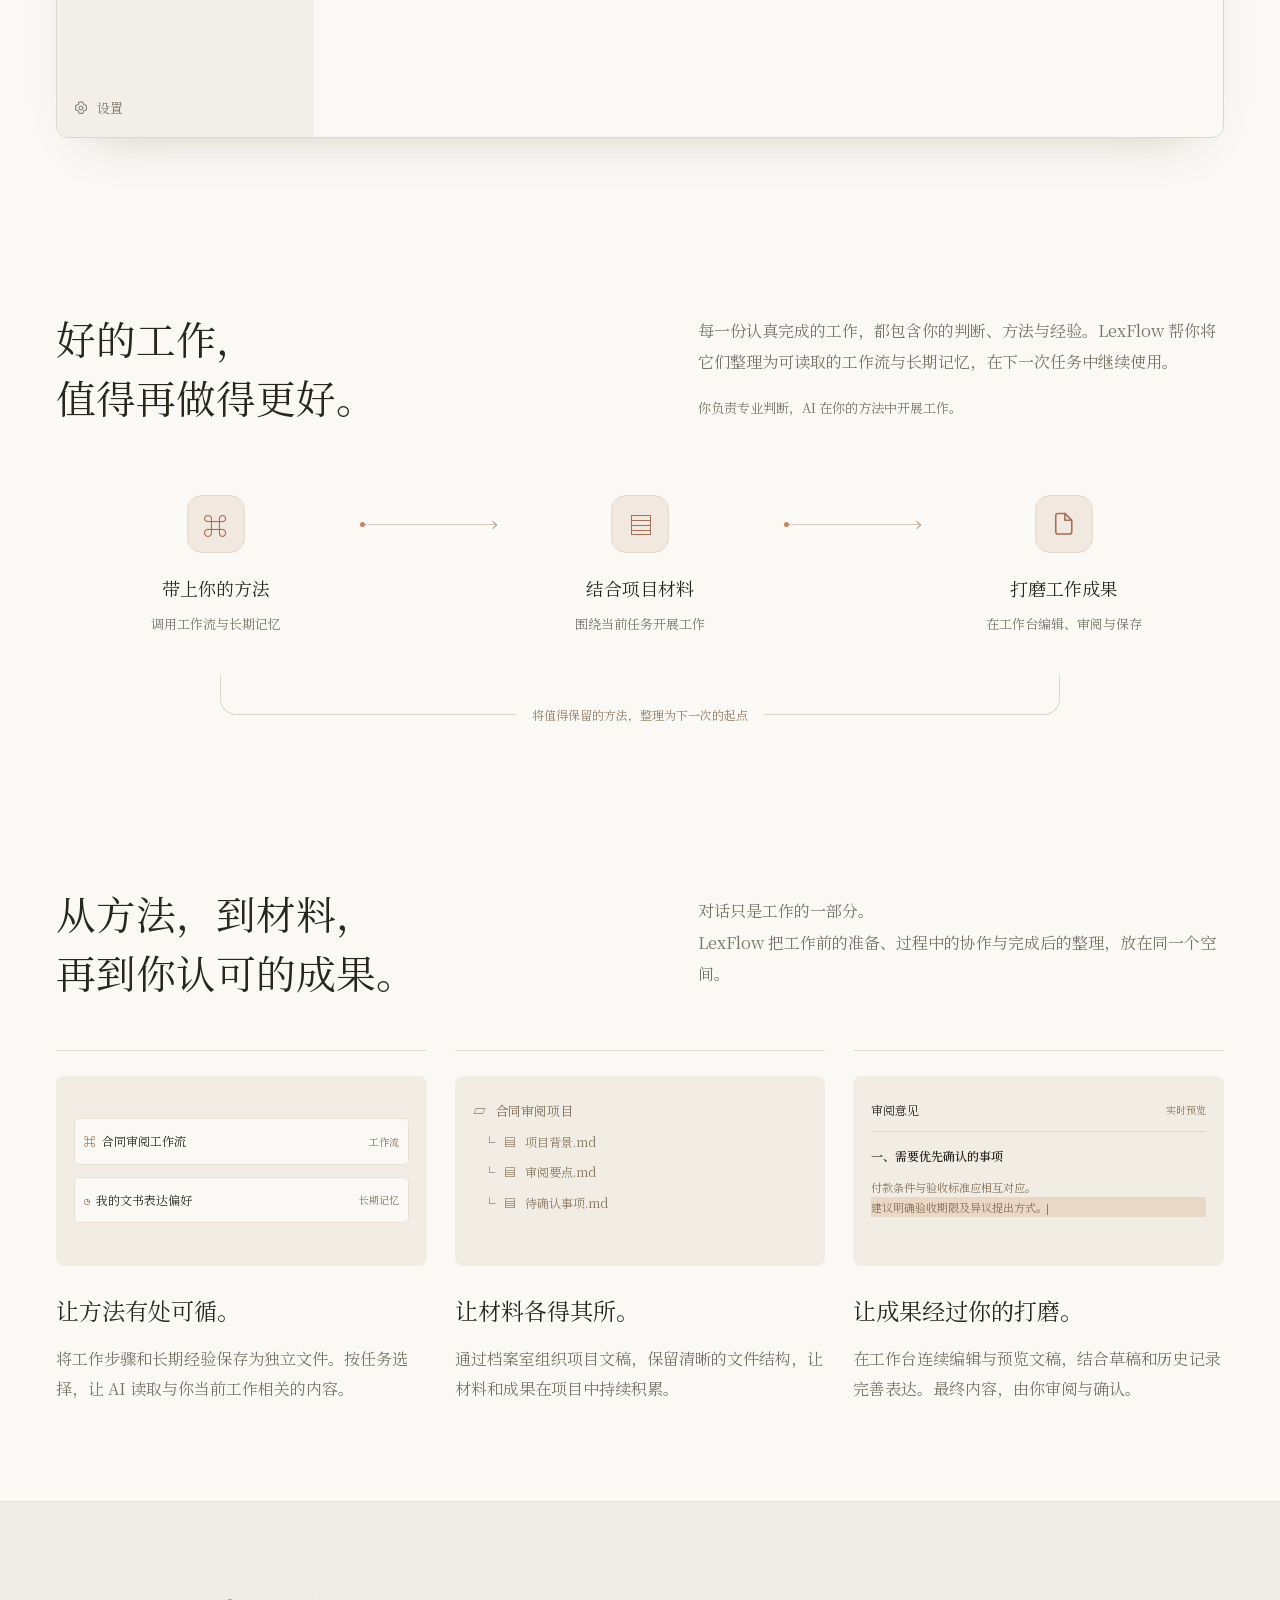
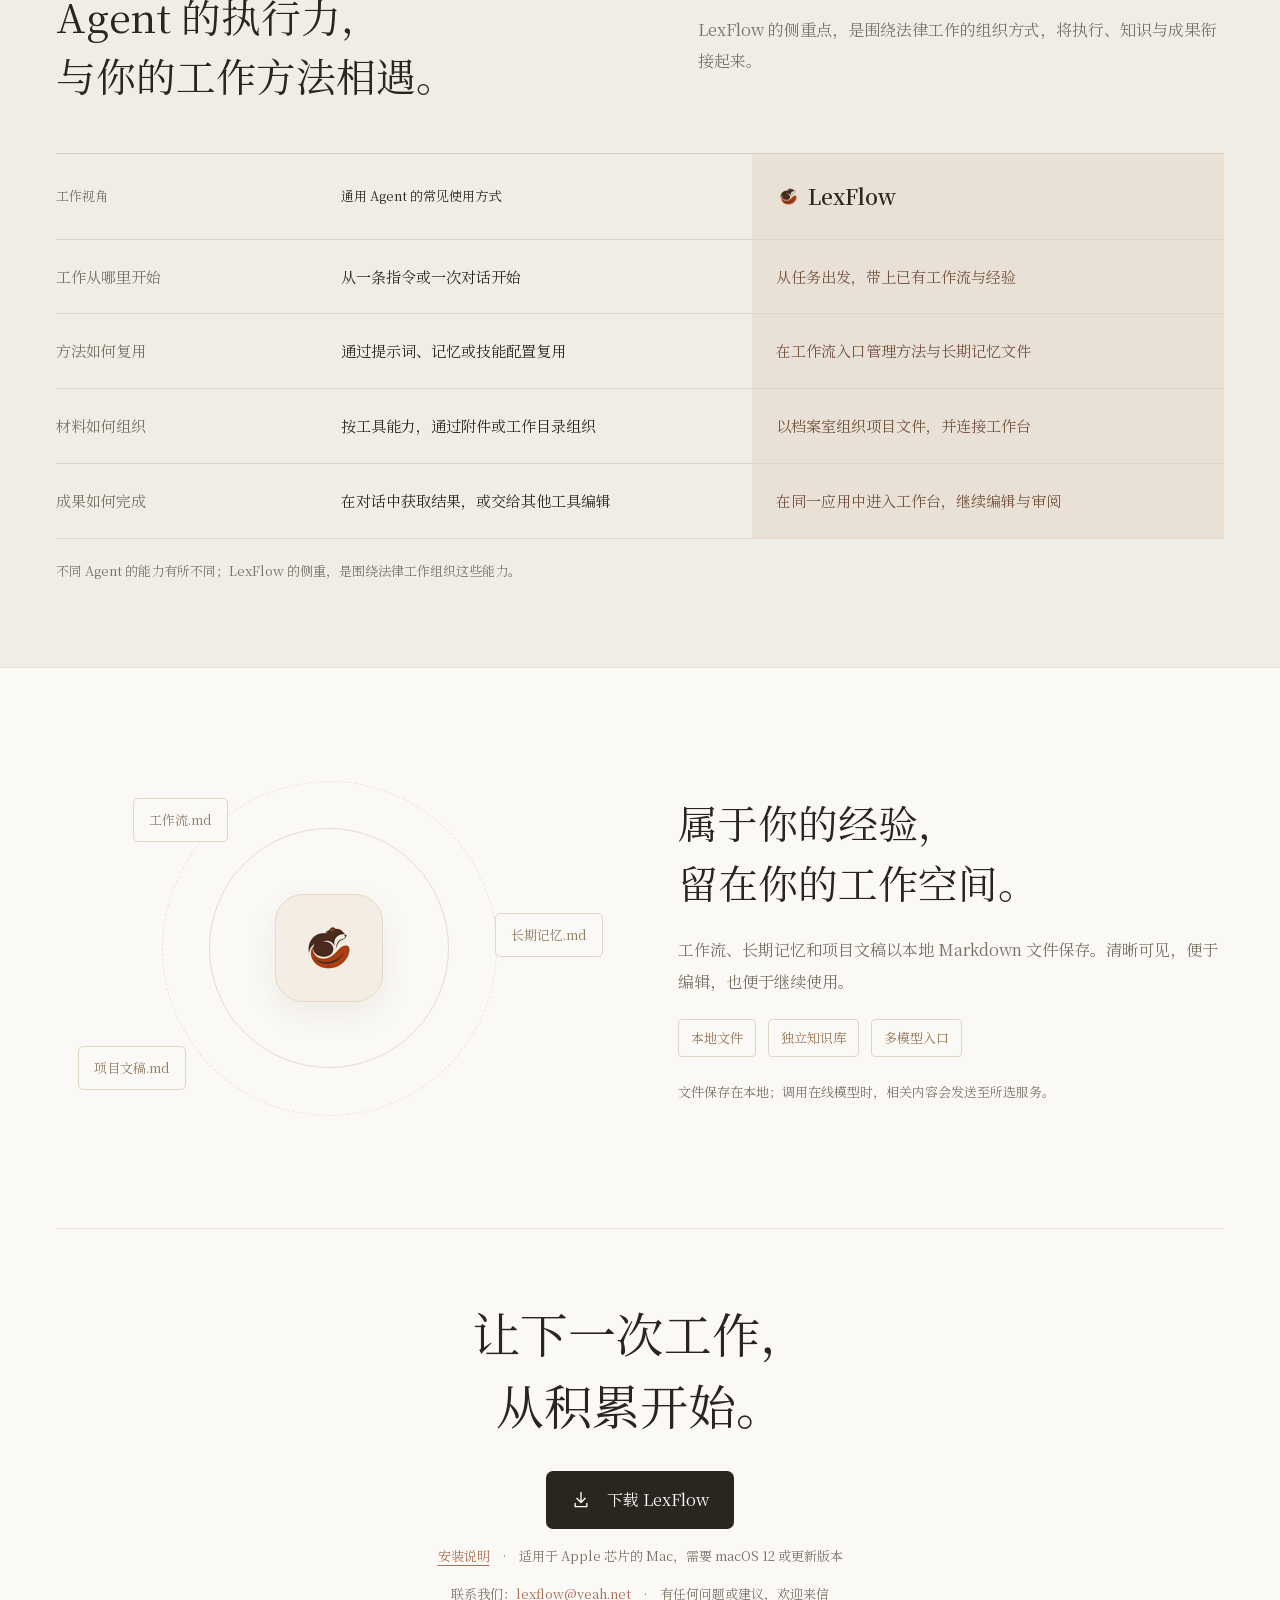
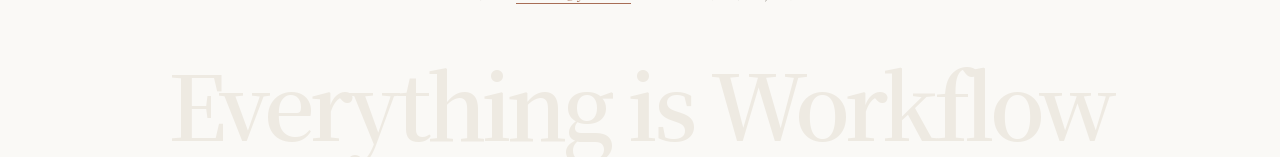
==== commit 1d5ccb48: "feat: 新增「文章」栏目，顶部导航合并为「主页」下拉 - 新增 articles/ 栏目：列表页与首篇《法律人用好 AI 的关键在于提供充分的信息》 - 顶部导航三项（产品/理念/为什么是 Lex" ====
--- a/index.html
+++ b/index.html
@@ -4,11 +4,11 @@
   <meta charset="UTF-8"><meta name="viewport" content="width=device-width, initial-scale=1">
   <meta name="description" content="LexFlow 是面向法律工作流程的 macOS 桌面应用。把工作方法、长期记忆、项目材料与成果编辑连接在一起，让专业经验持续复用。">
   <meta name="theme-color" content="#faf9f6"><title>LexFlow — Everything is Workflow</title>
-  <link rel="icon" type="image/png" href="[data-uri]"><link rel="preload" href="./fonts/LexFlowWebSerif-Regular-latin.woff2" as="font" type="font/woff2" crossorigin><link rel="modulepreload" href="./particles.js?v=20260926t"><link rel="modulepreload" href="./title-particles.js?v=20260926t"><link rel="stylesheet" href="./style.css?v=20261005b">
+  <link rel="icon" type="image/png" href="[data-uri]"><link rel="preload" href="./fonts/LexFlowWebSerif-Regular-latin.woff2" as="font" type="font/woff2" crossorigin><link rel="modulepreload" href="./particles.js?v=20261009a"><link rel="modulepreload" href="./title-particles.js?v=20261009a"><link rel="stylesheet" href="./style.css?v=20261009a">
 </head>
 <body>
 <a class="skip-link" href="#main">跳到正文</a>
-<header class="header"><a class="brand" href="#" aria-label="LexFlow 首页"><img src="[data-uri]" alt="" width="36" height="36">LexFlow</a><nav aria-label="主导航"><a href="#workspace">产品</a><a href="#approach">理念</a><a href="#difference">为什么是 LexFlow</a><a href="./community.html">工作流社区</a><a href="./help.html">帮助</a></nav><button class="button button-small" data-download><svg class="icon" viewBox="0 0 24 24" aria-hidden="true"><path d="M12 3v12m-5-5 5 5 5-5M5 16v4h14v-4"/></svg>下载 LexFlow</button></header>
+<header class="header"><a class="brand" href="#" aria-label="LexFlow 首页"><img src="[data-uri]" alt="" width="36" height="36">LexFlow</a><nav aria-label="主导航"><div class="nav-menu"><a href="./" aria-current="page">主页<svg class="nav-caret" viewBox="0 0 12 12" aria-hidden="true"><path d="M2.5 4.5 6 8l3.5-3.5"/></svg></a><div class="nav-sub"><a href="#workspace">产品</a><a href="#approach">理念</a><a href="#difference">为什么是 LexFlow</a></div></div><a href="community.html">工作流社区</a><a href="articles/">文章</a><a href="help.html">帮助</a></nav><button class="button button-small" data-download><svg class="icon" viewBox="0 0 24 24" aria-hidden="true"><path d="M12 3v12m-5-5 5 5 5-5M5 16v4h14v-4"/></svg>下载 LexFlow</button></header>
 <main id="main">
 <section class="hero wrap">
   <div class="hero-stage">
@@ -37,7 +37,7 @@
 </main>
 <dialog id="download-dialog" aria-labelledby="download-title"><button class="dialog-close" aria-label="关闭">×</button><img src="[data-uri]" alt="" width="64" height="64"><h2 id="download-title">开始使用 LexFlow</h2><p class="dialog-lead">适用于 Apple 芯片的 Mac，需要 macOS 12 或更新版本。<br>下载后按安装说明完成首次打开。</p><div class="dialog-actions"><button class="button dialog-download" data-start-download><svg class="icon" viewBox="0 0 24 24" aria-hidden="true"><path d="M12 3v12m-5-5 5 5 5-5M5 16v4h14v-4"/></svg>下载 LexFlow</button><a class="button dialog-link" href="./help.html#install">查看安装说明</a></div><p class="fine-note dialog-note dialog-availability">macOS · 即将开放</p></dialog>
 <dialog id="mobile-dialog" aria-labelledby="mobile-title"><button class="dialog-close" aria-label="关闭">×</button><img src="[data-uri]" alt="" width="64" height="64"><h2 id="mobile-title">请在电脑上打开本页面。</h2><p>LexFlow 是 macOS 桌面应用，需要在 Mac 上安装使用。<br>把下面的网址发到电脑上打开即可下载。</p><button class="button" data-copy-url>复制网址</button><p class="fine-note dialog-note">安装说明与下载入口都在这一个页面上。</p></dialog>
-<script src="./app.js?v=20260926t"></script>
-<script src="./particles.js?v=20260926t" type="module"></script>
-<script src="./title-particles.js?v=20260926t" type="module"></script>
+<script src="./app.js?v=20261009a"></script>
+<script src="./particles.js?v=20261009a" type="module"></script>
+<script src="./title-particles.js?v=20261009a" type="module"></script>
 </body></html>
--- a/style.css
+++ b/style.css
@@ -7,7 +7,7 @@
 }
 @font-face {
   font-family: 'LexFlow Web Serif'; font-style: normal; font-weight: 400; font-display: swap;
-  src: url('./fonts/LexFlowWebSerif-Regular-cjk.woff2?v=20261005b') format('woff2');
+  src: url('./fonts/LexFlowWebSerif-Regular-cjk.woff2?v=20261009a') format('woff2');
   unicode-range: U+2318, U+2460-2463, U+25A0-25FF, U+3000-303F, U+3400-4DBF, U+4E00-9FFF, U+FE30-FE4F, U+FF01-FF5E, U+FFE0-FFE5;
 }
 @font-face {
@@ -17,7 +17,7 @@
 }
 @font-face {
   font-family: 'LexFlow Web Serif'; font-style: normal; font-weight: 600; font-display: swap;
-  src: url('./fonts/LexFlowWebSerif-SemiBold-cjk.woff2?v=20261005b') format('woff2');
+  src: url('./fonts/LexFlowWebSerif-SemiBold-cjk.woff2?v=20261009a') format('woff2');
   unicode-range: U+2318, U+2460-2463, U+25A0-25FF, U+3000-303F, U+3400-4DBF, U+4E00-9FFF, U+FE30-FE4F, U+FF01-FF5E, U+FFE0-FFE5;
 }
 :root {
@@ -272,7 +272,7 @@
 }
 @media (max-width: 800px) {
   .wrap { width: calc(100% - 48px); }.header { min-height: 78px; padding-left: 24px; padding-right: 24px; gap: 20px; }
-  .header nav { gap: 17px; font-size: 13px; }.header nav a:nth-child(2) { display: none; }
+  .header nav { gap: 17px; font-size: 13px; }
   .brand { font-size: 24px; }.brand img { width: 32px; height: 32px; }
   .button-small { padding: 11px 14px; gap: 10px; font-size: 12px; }
   .hero { padding-top: 36px; }.hero h1 { font-size: 46px; font-size: clamp(46px, 7.2vw, 62px); }
@@ -302,7 +302,6 @@
 }
 @media (max-width: 620px) {
   .wrap { width: calc(100% - 40px); }.header { justify-content: flex-start; gap: 18px; padding-left: 20px; padding-right: 20px; }.header nav { display: flex; flex: 1 1 auto; flex-wrap: wrap; gap: 11px; row-gap: 7px; justify-content: flex-start; font-size: 12px; }
-  .header nav a:nth-child(2) { display: inline; }
   .header .button { display: none; }.brand { font-size: 0; gap: 0; }
   .hero-stage { grid-template-columns: 1fr; gap: 0; margin-bottom: 20px; }
   .hero h1 { font-size: 56px; font-size: clamp(56px, 11vw, 76px); letter-spacing: -.055em; position: relative; z-index: 1; }
@@ -447,3 +446,53 @@
 
 /* 正文中的开源仓库链接与章节跳转链接需显示为可见链接，与站内其他链接一致。 */
 a[href^="https://github.com/"], .install a[href^="#"] { color: var(--accent); text-decoration: underline; text-underline-offset: 4px; }
+
+/* 顶部导航的下拉菜单：把首页的三个锚点位置收进「主页」一项，鼠标经过或键盘聚焦时展开。
+   用 CSS 悬停而非 details，是因为封闭状态下 details 的内容无法由样式强制显示。 */
+.nav-menu { position: relative; }
+.nav-menu > a { display: inline-flex; align-items: center; gap: 5px; }
+.nav-caret { width: 10px; height: 10px; fill: none; stroke: currentColor; stroke-width: 1.5; stroke-linecap: round; stroke-linejoin: round; transition: transform .2s; }
+.nav-menu:hover .nav-caret, .nav-menu:focus-within .nav-caret { transform: rotate(180deg); }
+.nav-sub { position: absolute; left: -14px; top: 100%; z-index: 20; padding-top: 14px; display: none; }
+.nav-menu:hover .nav-sub, .nav-menu:focus-within .nav-sub { display: block; }
+.nav-sub a { display: block; white-space: nowrap; padding: 10px 18px; background: var(--paper); border: 1px solid var(--line); border-bottom: 0; font-size: 14px; color: #665e54; }
+.nav-sub a:first-child { border-radius: 12px 12px 0 0; }
+.nav-sub a:last-child { border-bottom: 1px solid var(--line); border-radius: 0 0 12px 12px; }
+.nav-sub a:hover { color: var(--accent); background: var(--soft); }
+
+/* 文章栏目。列表页沿用安装说明页的窄栏版式，正文另按中文长文调整行距。 */
+.article-index { border-top: 1px solid var(--line); margin-top: 38px; }
+.article-card { display: block; padding: 26px 0; border-bottom: 1px solid var(--line); }
+.article-card h2 { font-size: 21px; font-weight: 600; line-height: 1.5; margin: 0 0 9px; }
+.article-card p { color: var(--muted); font-size: 15px; line-height: 1.85; margin: 0 0 8px; }
+.article-card .article-meta { font-size: 12px; color: #9a9186; margin: 0; }
+.article-card:hover h2 { color: var(--accent); }
+
+.article-head { margin-bottom: 8px; }
+.article-head h1 { font-size: 34px; font-weight: 600; line-height: 1.5; margin: 0 0 16px; }
+.article-meta { color: var(--muted); font-size: 13px; line-height: 1.8; margin: 0; }
+.article-body { border-top: 1px solid var(--line); margin-top: 30px; padding-top: 34px; }
+.article-body h2 { font-size: 21px; font-weight: 600; line-height: 1.55; margin: 42px 0 16px; }
+.article-body h2:first-child { margin-top: 0; }
+.article-body p { font-size: 17px; line-height: 1.95; margin: 0 0 17px; text-align: justify; }
+.article-body strong { font-weight: 600; }
+.article-body em { font-style: normal; font-weight: 600; }
+.article-source { border-top: 1px solid var(--line); margin-top: 34px; padding-top: 22px; }
+.article-source p { margin: 0; font-size: 15px; }
+.article-note { color: var(--muted); font-size: 13px; line-height: 1.85; margin: 20px 0 0; }
+.article-source a { color: var(--accent); text-decoration: underline; text-underline-offset: 4px; }
+
+@media (max-width: 800px) {
+  .article-head h1 { font-size: 26px; }
+  .article-body p { font-size: 16px; line-height: 1.9; }
+  .article-body h2 { font-size: 19px; margin-top: 34px; }
+  .nav-sub { left: 0; }
+}
+@media (max-width: 620px) {
+  .nav-sub a { font-size: 12px; padding: 9px 14px; }
+}
+
+/* 文章列表与正文中的链接须显示为可见链接，与站内其他链接一致。 */
+.article-card, .install-back a, .article-body a { color: var(--accent); text-decoration: underline; text-underline-offset: 4px; }
+.article-card { color: inherit; text-decoration: none; }
+.article-card .article-meta, .article-index a:hover { text-decoration: none; }
